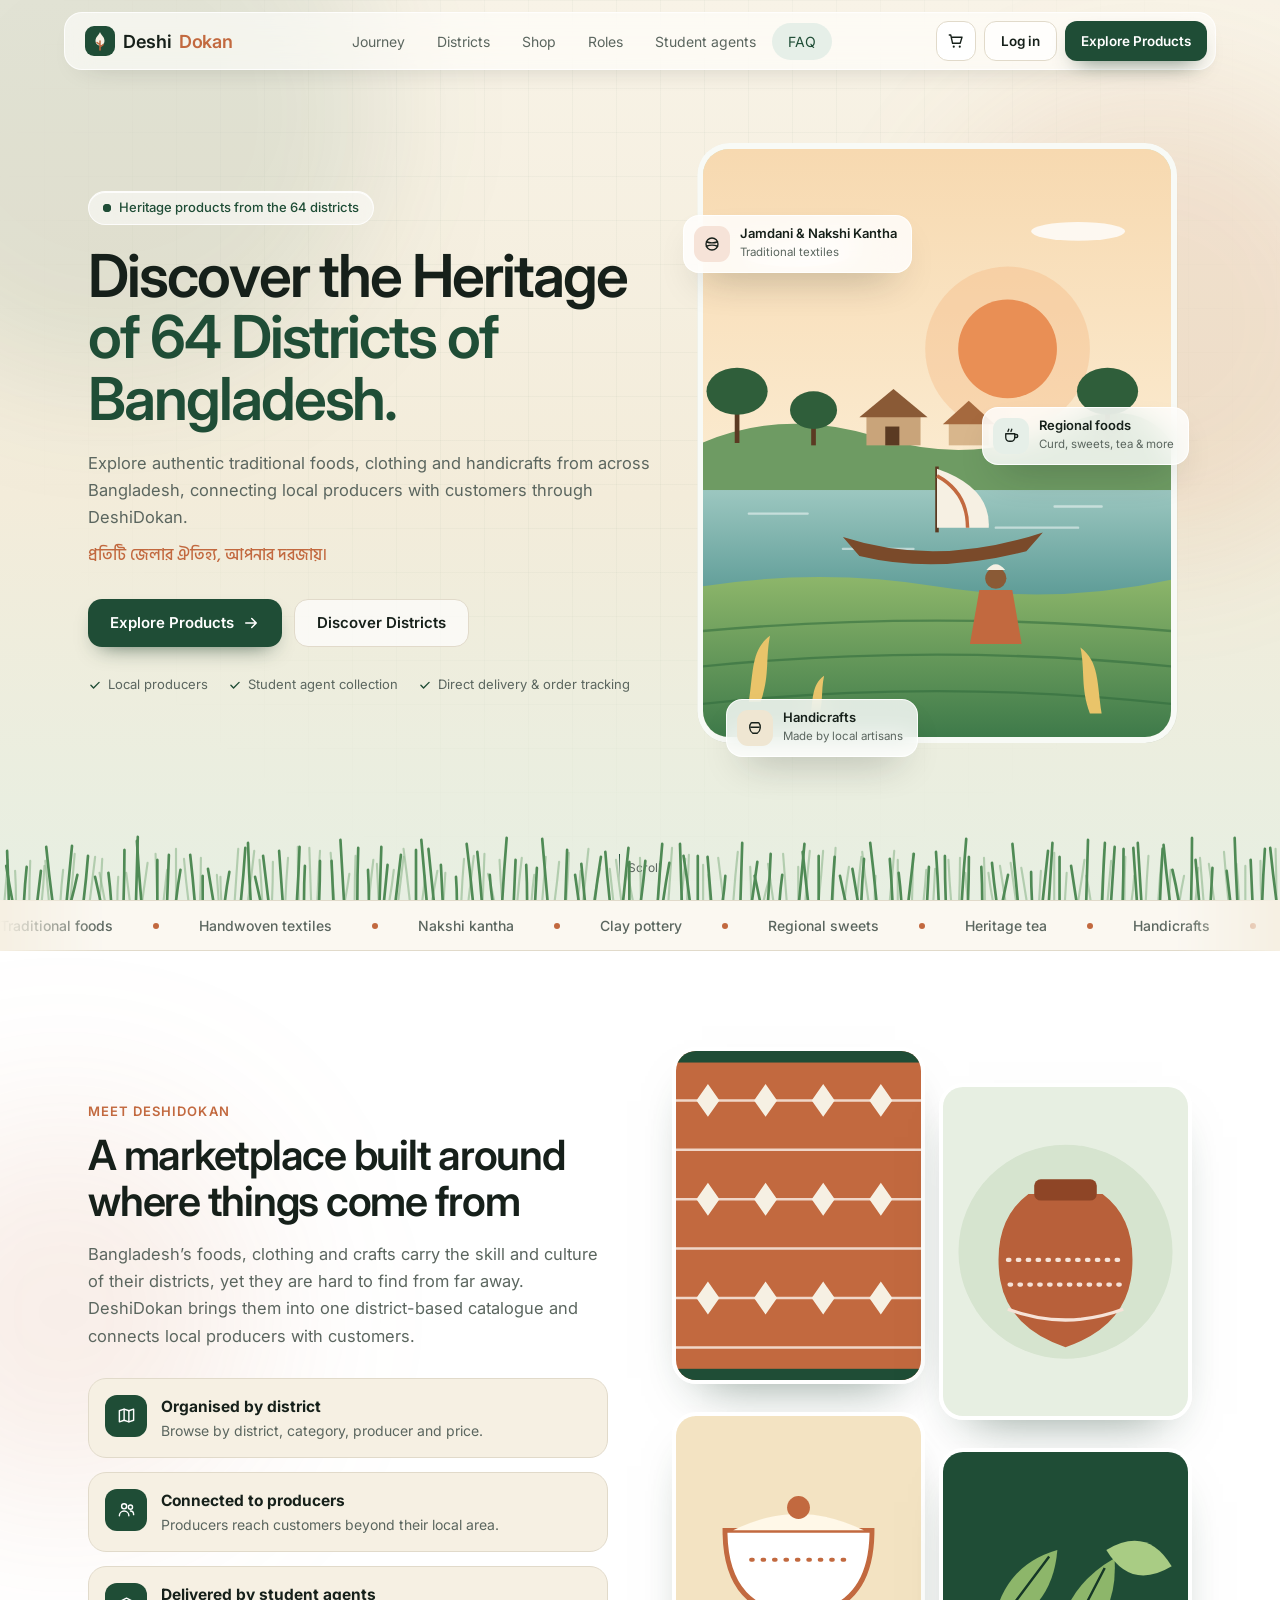
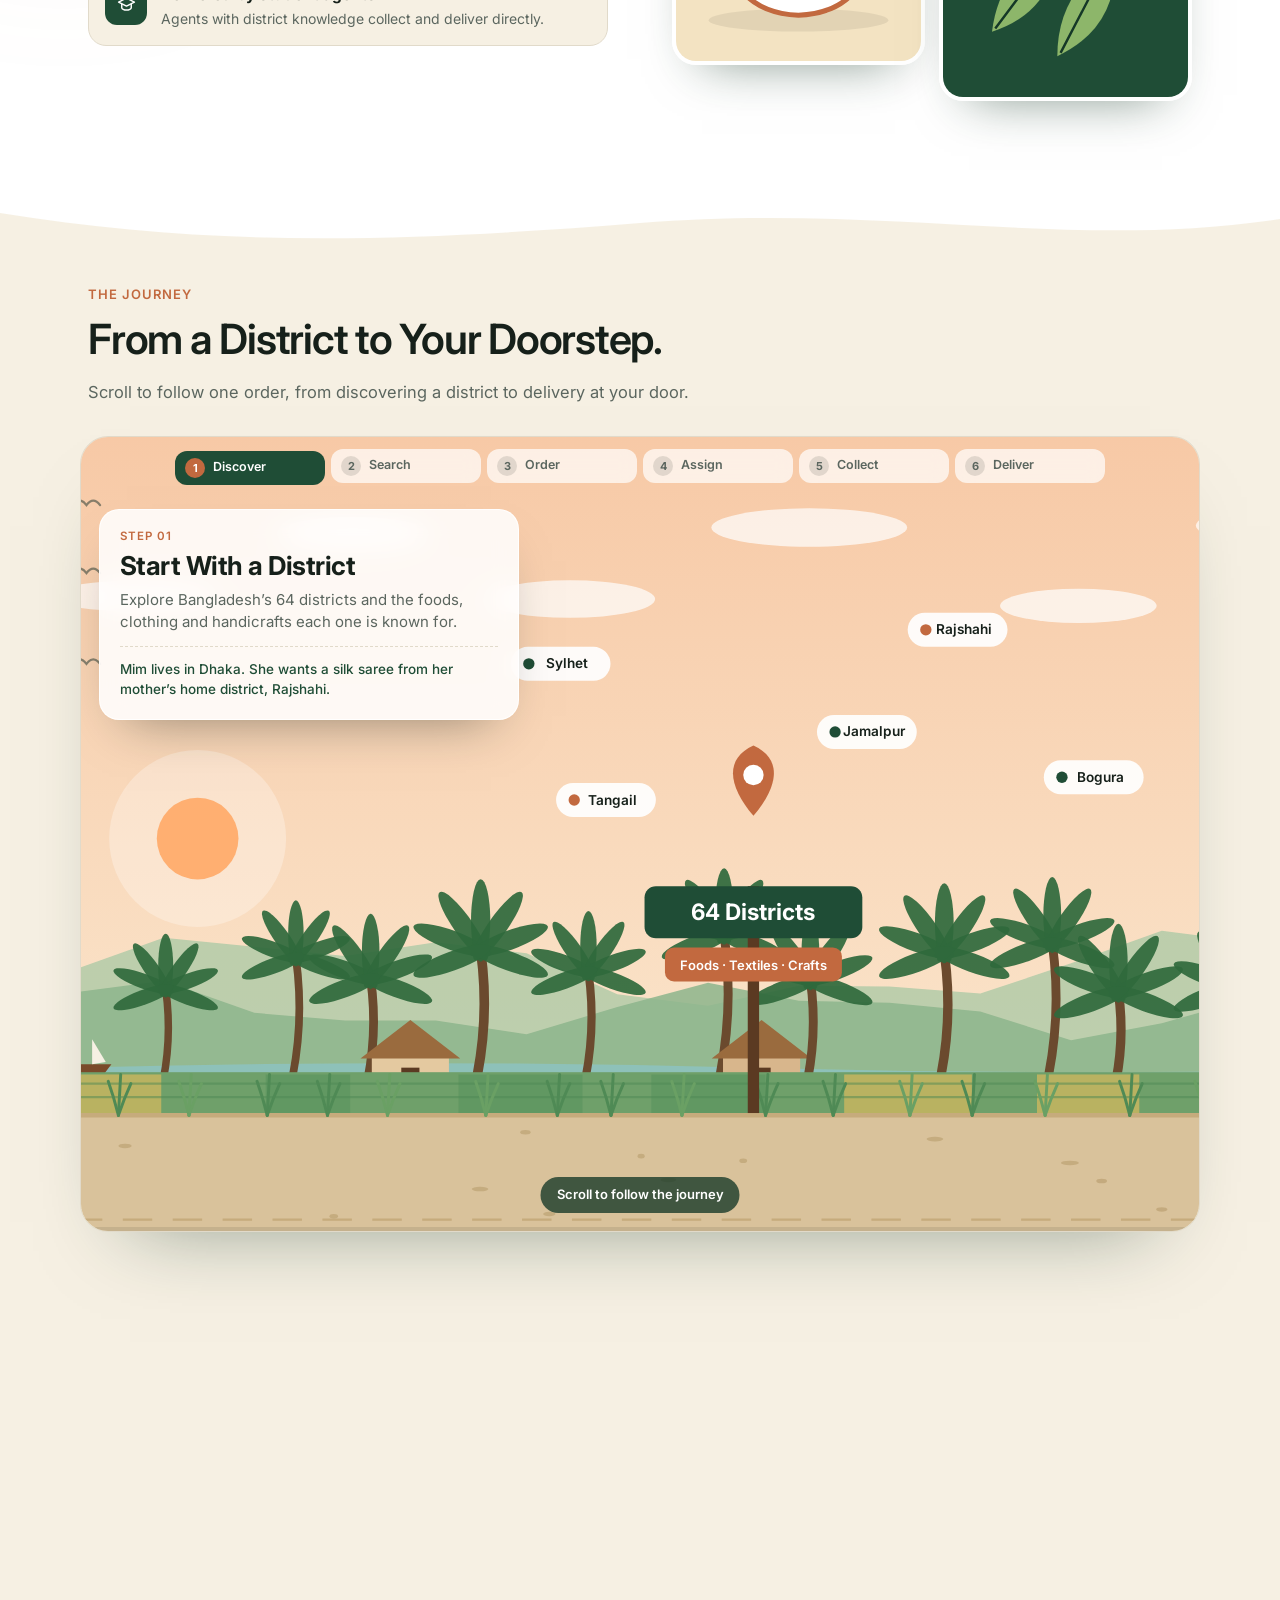
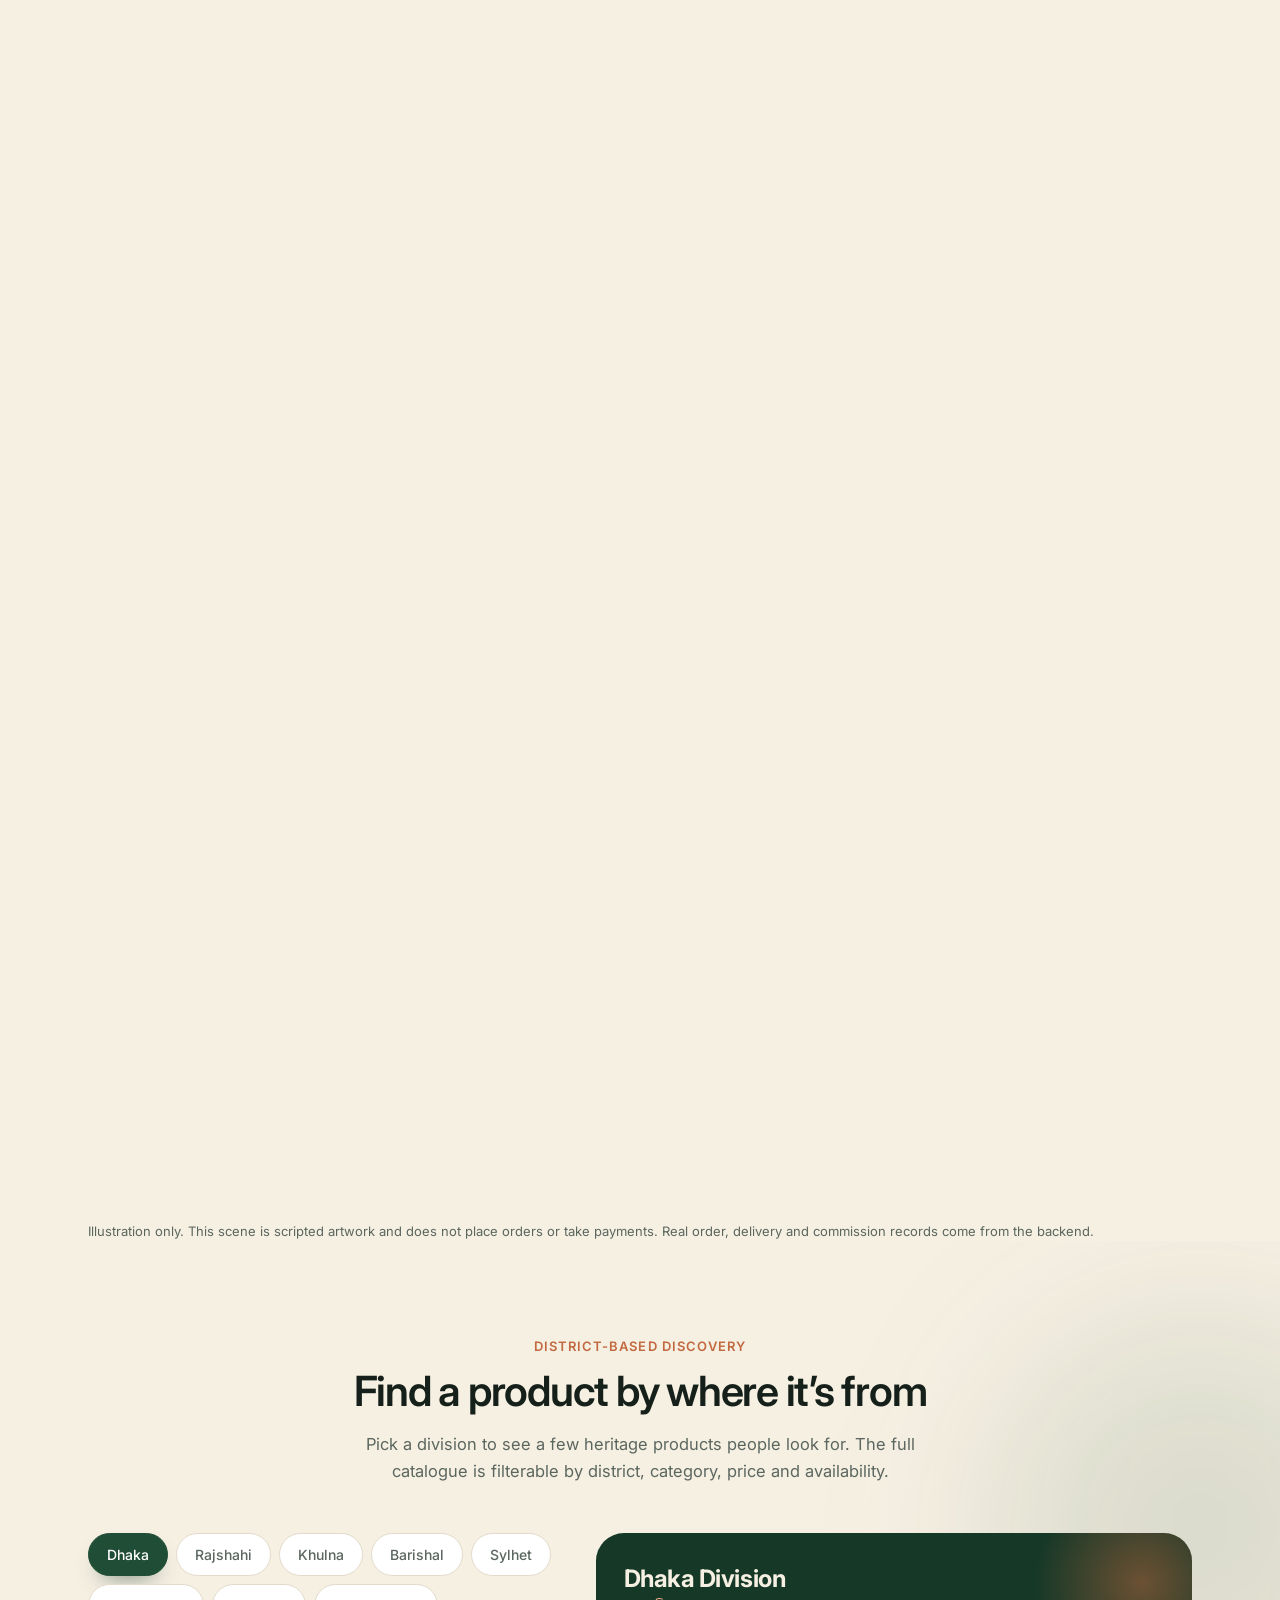
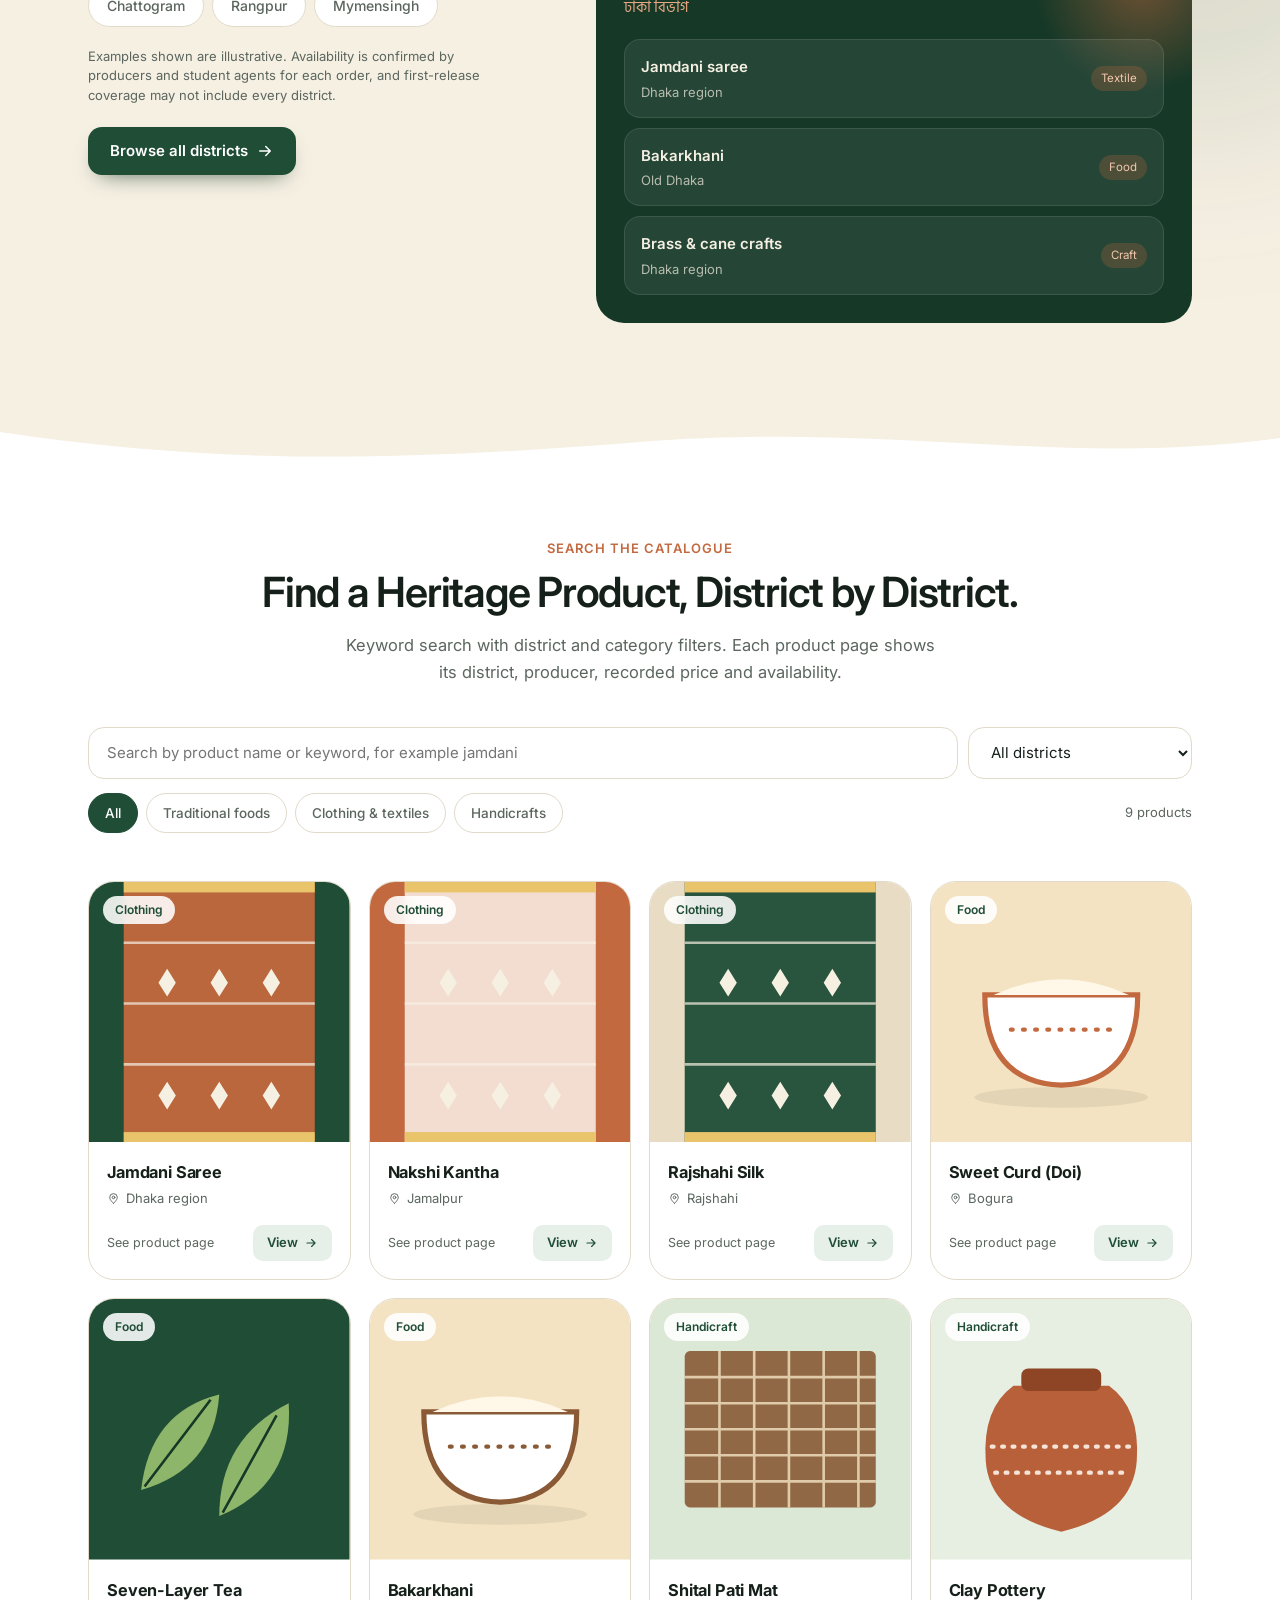
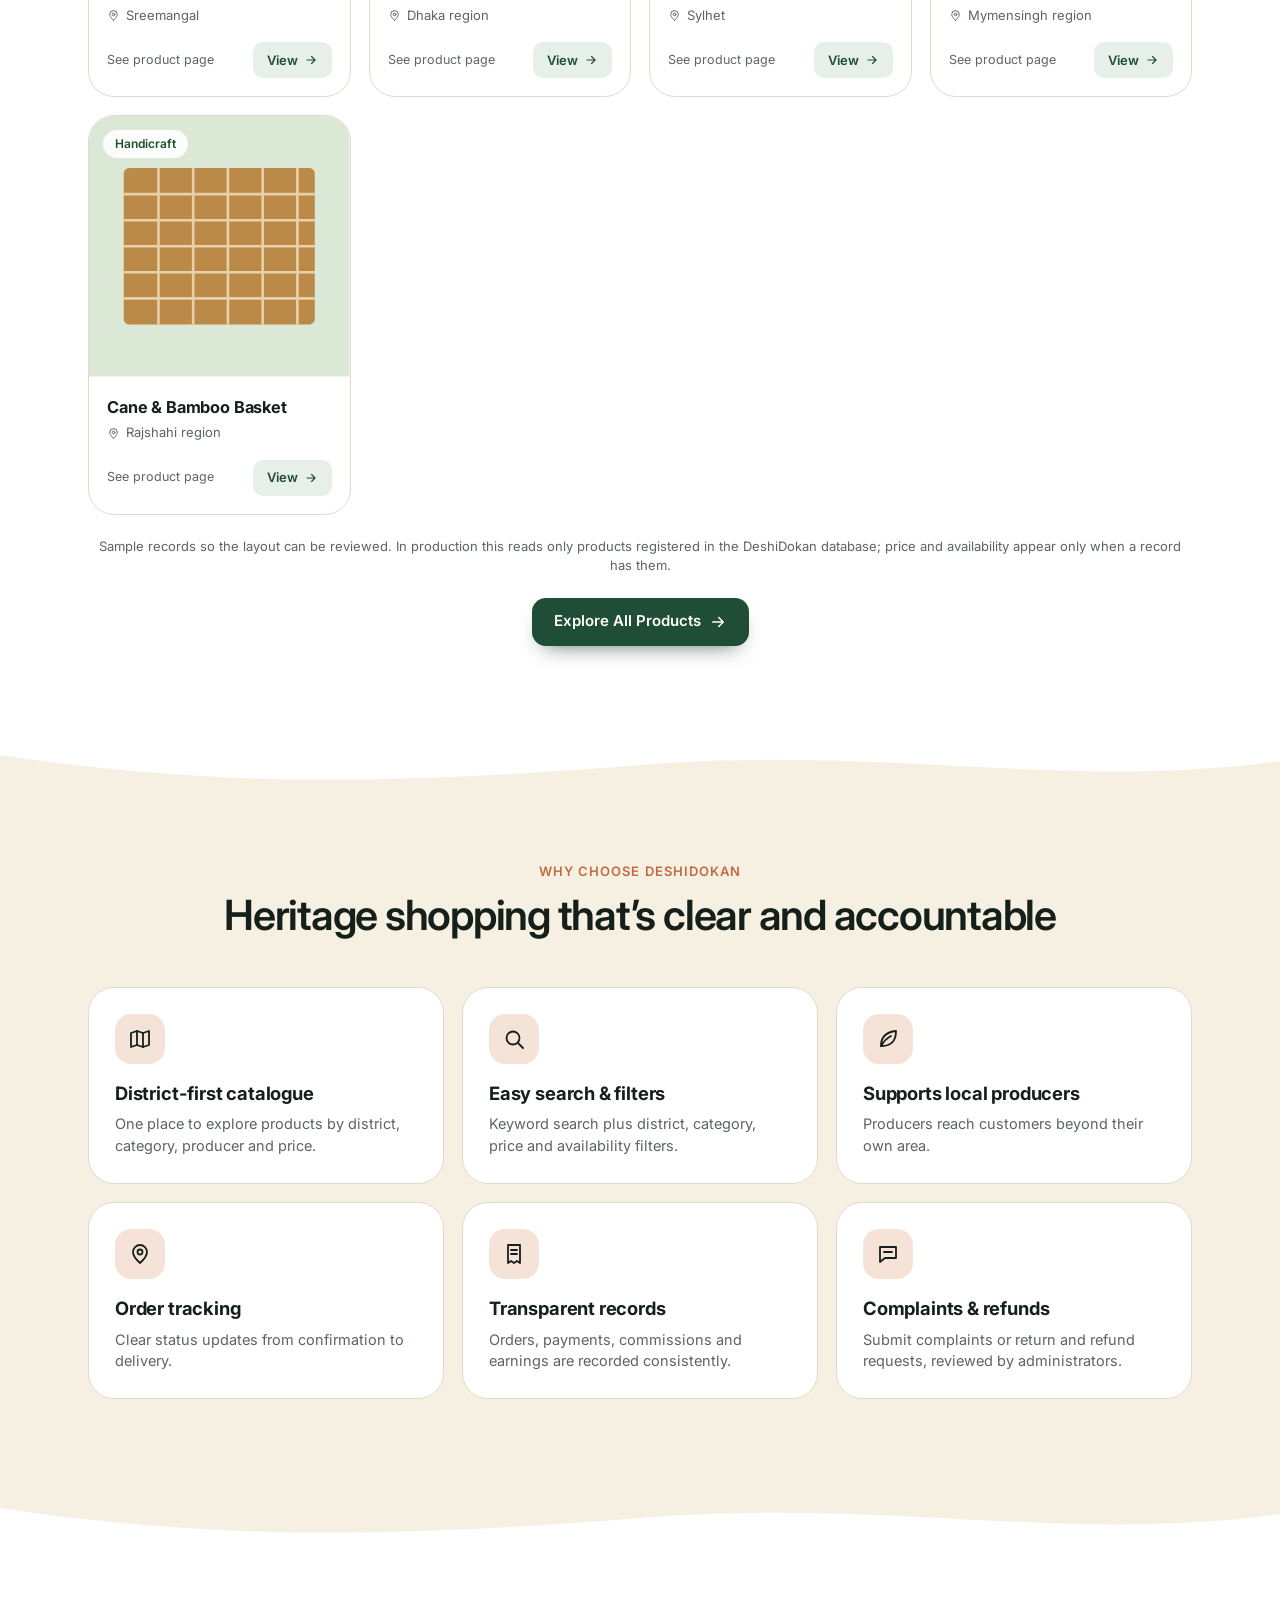
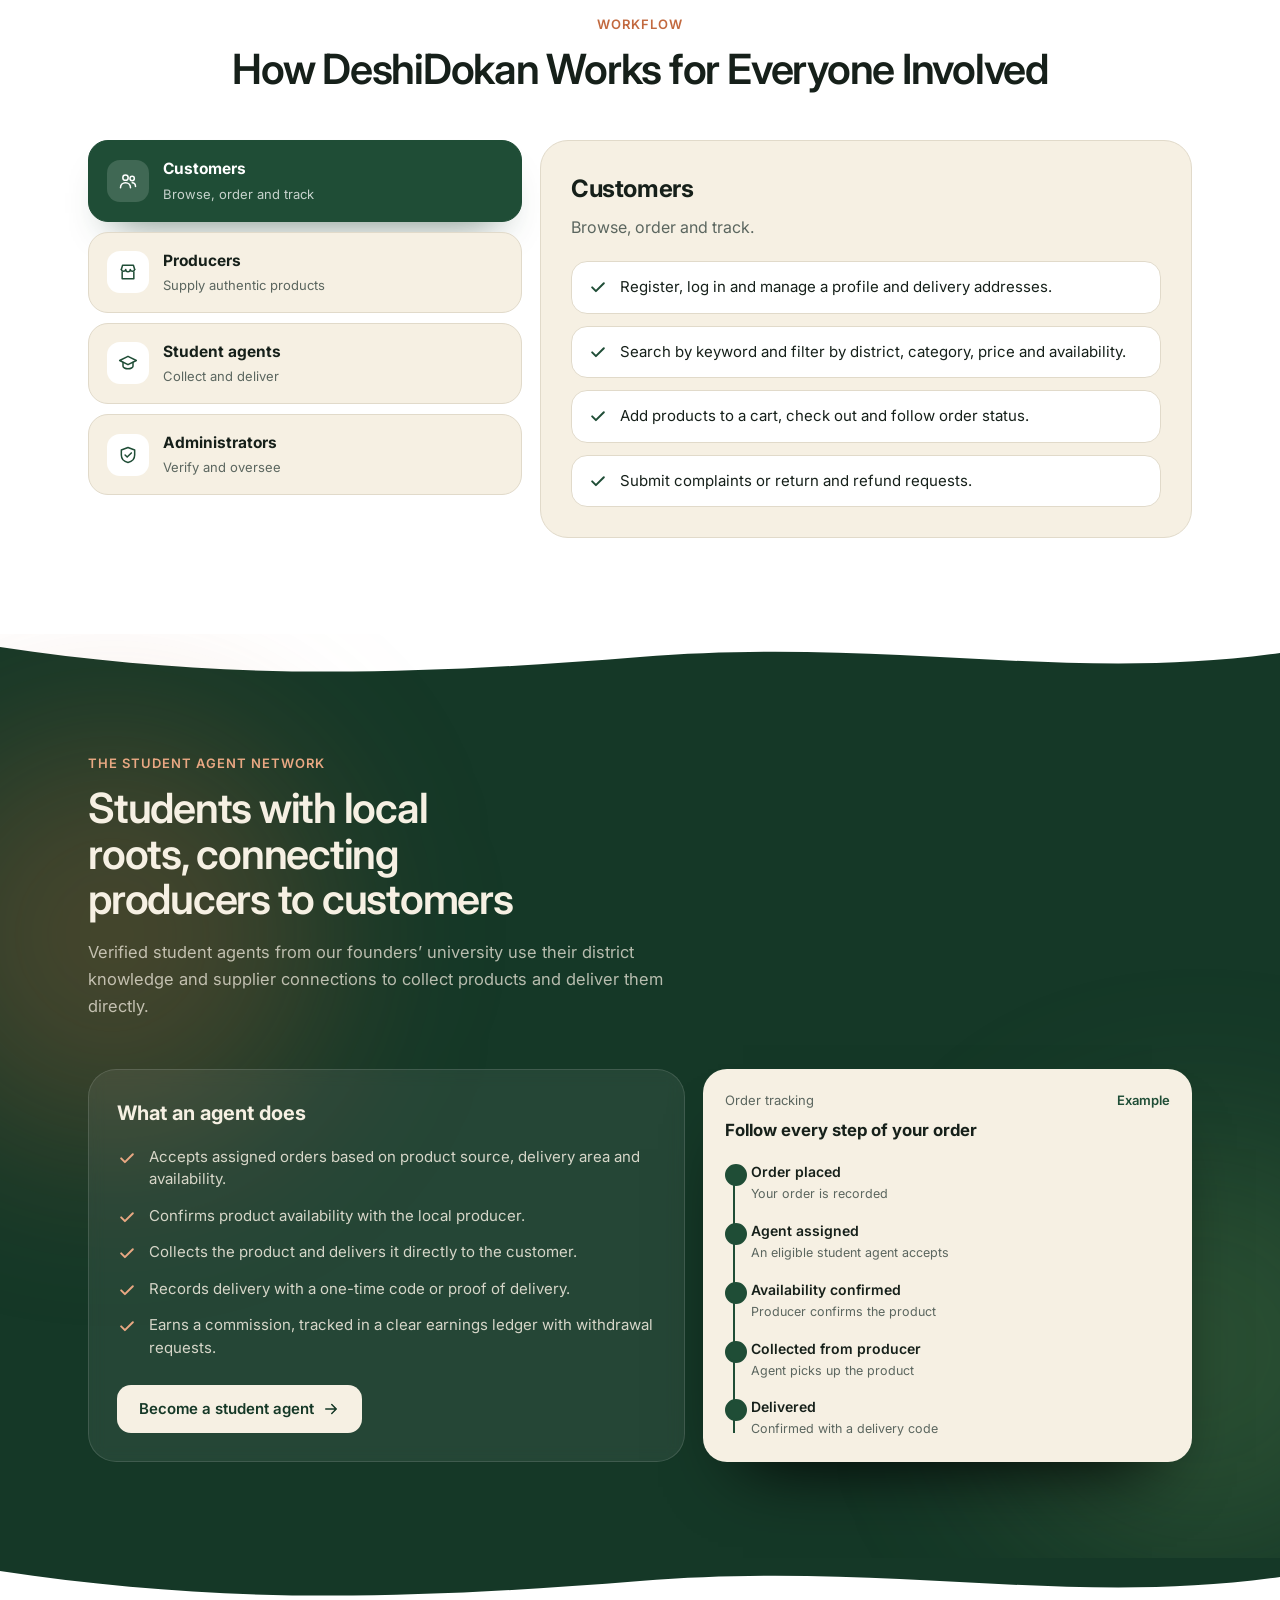
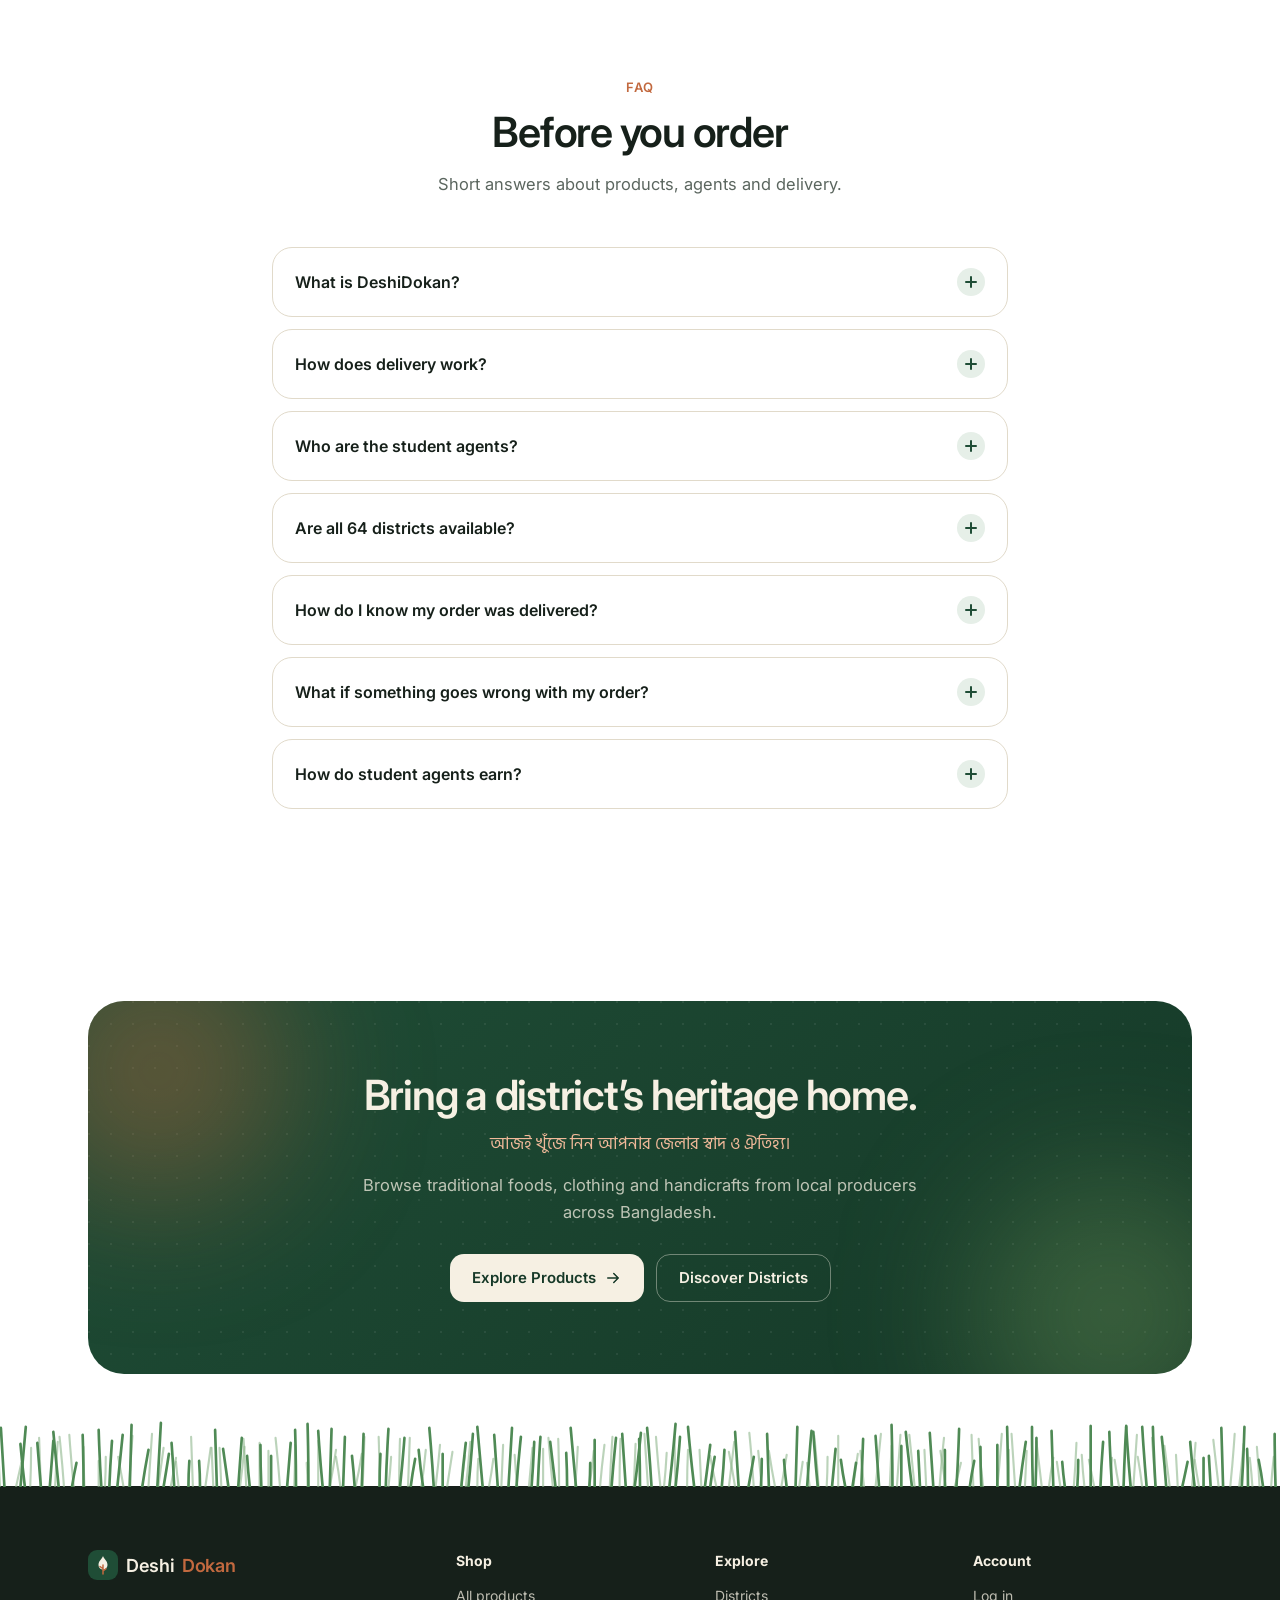
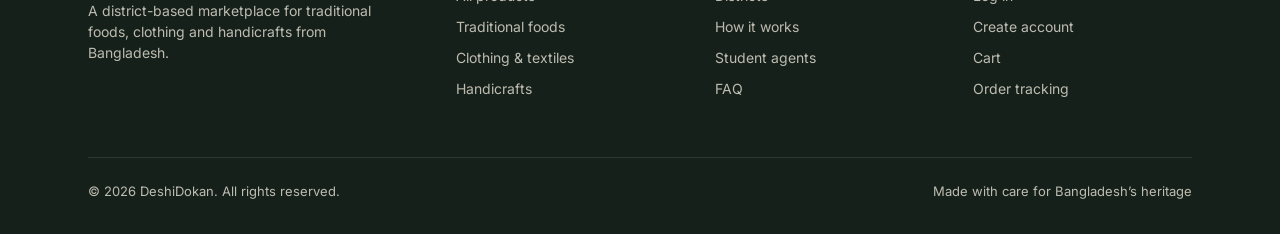
==== index.html @ 02aacc2c "Setup frontend folder structure and add index.html" ====
<!DOCTYPE html>
<html lang="en">
<head>
<meta charset="UTF-8">
<meta name="viewport" content="width=device-width, initial-scale=1">
<title>DeshiDokan — Heritage Products from the 64 Districts of Bangladesh</title>
<meta name="description" content="Explore authentic traditional foods, clothing and handicrafts from across Bangladesh, connecting local producers with customers through DeshiDokan.">
<link rel="preconnect" href="https://fonts.googleapis.com"><link rel="preconnect" href="https://fonts.gstatic.com" crossorigin>
<link href="https://fonts.googleapis.com/css2?family=Inter:wght@400;500;600;700&family=Hind+Siliguri:wght@500;600&display=swap" rel="stylesheet">
<style>
:root{
  --forest:#1F4D36;--forest-deep:#153827;--forest-wash:#E6EFE8;
  --cream:#F6F0E3;--cream-2:#EFE6D2;--white:#fff;
  --terra:#C2693F;--terra-wash:#F6E3D8;
  --ink:#16201A;--muted:#5B665F;--border:#E1DACA;
  --ease:cubic-bezier(.22,1,.36,1);
}
*{box-sizing:border-box;margin:0;padding:0}
html{scroll-behavior:smooth;scroll-padding-top:90px}
body{font-family:Inter,system-ui,-apple-system,"Segoe UI",sans-serif;color:var(--ink);background:var(--cream);-webkit-font-smoothing:antialiased;line-height:1.5;overflow-x:clip}
a{color:inherit;text-decoration:none}ul{list-style:none}button{font:inherit;cursor:pointer;border:0;background:none;color:inherit}
.bn{font-family:"Hind Siliguri",Inter,sans-serif}
.wrap{max-width:72rem;margin:0 auto;padding:0 1.5rem}
:focus-visible{outline:2px solid var(--forest);outline-offset:3px;border-radius:8px}

/* intro */
.intro{position:fixed;inset:0;z-index:100;display:grid;place-items:center;background:var(--forest-deep);transition:transform .9s var(--ease) .1s,opacity .4s ease 1s;animation:introOut 0s linear 2.1s forwards}
.intro .ripple{position:absolute;width:20px;height:20px;border-radius:50%;background:rgba(246,240,227,.12);animation:ripple 1.8s var(--ease) .2s forwards}
.intro-brand{display:flex;align-items:center;gap:12px;color:var(--cream);font-size:2rem;font-weight:600;letter-spacing:-.03em;position:relative}
.intro-brand .mark{width:40px;height:40px;animation:pop .7s var(--ease) both}
.intro-brand span.l{display:inline-block;opacity:0;transform:translateY(14px);animation:rise .6s var(--ease) forwards}
body.ready .intro{transform:translateY(-100%)}
@keyframes ripple{to{transform:scale(160);opacity:0}}
@keyframes pop{from{opacity:0;transform:scale(.4) rotate(-20deg)}}
@keyframes rise{to{opacity:1;transform:none}}
@keyframes introOut{to{visibility:hidden}}
.progress{position:fixed;top:0;left:0;right:0;height:2px;z-index:70;transform-origin:left;transform:scaleX(0);background:linear-gradient(90deg,var(--forest),var(--terra))}

/* header */
header.top{position:fixed;inset:0 0 auto;z-index:60;padding:12px 14px 0}
.nav-shell{max-width:72rem;margin:0 auto;border:1px solid rgba(255,255,255,.8);background:rgba(255,255,255,.62);backdrop-filter:blur(14px) saturate(1.4);-webkit-backdrop-filter:blur(14px) saturate(1.4);border-radius:18px;box-shadow:0 10px 30px -22px rgba(22,32,26,.45);transition:background .5s,box-shadow .5s}
.nav-shell.scrolled{background:rgba(255,255,255,.86);box-shadow:0 18px 40px -24px rgba(22,32,26,.5)}
nav.main{height:56px;display:flex;align-items:center;justify-content:space-between;gap:1rem;padding:0 8px 0 20px}
.brand{display:inline-flex;align-items:center;gap:8px;font-weight:600;font-size:18px;letter-spacing:-.02em}
.brand svg{width:30px;height:30px}.brand b{color:var(--terra);font-weight:600}
.links{display:none;align-items:center}
.links a{display:block;padding:8px 16px;font-size:14px;color:var(--muted);border-radius:999px;transition:color .3s,background .3s}
.links a:hover{color:var(--ink)}.links a.active{background:var(--forest-wash);color:var(--forest)}
.nav-right{display:flex;align-items:center;gap:8px}
.btn{position:relative;overflow:hidden;display:inline-flex;align-items:center;justify-content:center;gap:8px;height:48px;padding:0 22px;border-radius:14px;font-weight:600;font-size:15px;transition:transform .3s var(--ease),background .3s,box-shadow .3s}
.btn-sm{height:40px;padding:0 16px;font-size:13.5px;border-radius:12px}
.btn-primary{background:var(--forest);color:#fff;box-shadow:0 10px 22px -12px rgba(21,56,39,.8)}
.btn-primary:hover{background:var(--forest-deep);transform:translateY(-2px)}
.btn-primary::after{content:"";position:absolute;inset:0;background:linear-gradient(110deg,transparent 30%,rgba(255,255,255,.25) 50%,transparent 70%);transform:translateX(-120%);transition:transform .8s var(--ease)}
.btn-primary:hover::after{transform:translateX(120%)}
.btn-ghost{background:rgba(255,255,255,.7);border:1px solid var(--border);color:var(--ink)}
.btn-ghost:hover{background:#fff;transform:translateY(-2px)}
.btn-light{background:var(--cream);color:var(--forest-deep)}.btn-light:hover{transform:translateY(-2px);background:#fff}
.icon-btn{position:relative;display:grid;place-items:center;width:40px;height:40px;border-radius:12px;border:1px solid var(--border);background:#fff}
.icon-btn svg{width:18px;height:18px}
.cart-count{position:absolute;top:-6px;right:-6px;min-width:18px;height:18px;border-radius:9px;background:var(--terra);color:#fff;font-size:11px;font-weight:600;display:none;place-items:center;padding:0 4px}
.cart-count.show{display:grid}
.burger{display:grid}
.hide-sm{display:none}
.mobile-menu{display:none;padding:6px 12px 14px;border-top:1px solid var(--border)}
.mobile-menu.open{display:block;animation:rise .4s var(--ease)}
.mobile-menu a{display:block;padding:12px;border-radius:10px;font-size:15px;color:var(--muted)}
.mobile-menu a:hover{background:var(--forest-wash);color:var(--forest)}
@media(min-width:640px){.hide-sm{display:inline-flex}}
@media(min-width:1024px){.links{display:flex}.burger{display:none}}

/* hero */
.hero{position:relative;min-height:100svh;display:flex;flex-direction:column;overflow:hidden;padding-top:6rem}
.hero-bg{position:absolute;inset:0;z-index:-1;background:linear-gradient(180deg,#F8F3E7 0%,#F3ECDA 55%,#E7EFE2 100%)}
.grid-bg{position:absolute;inset:0;opacity:.55;background-image:linear-gradient(rgba(31,77,54,.06) 1px,transparent 1px),linear-gradient(90deg,rgba(31,77,54,.06) 1px,transparent 1px);background-size:44px 44px;-webkit-mask-image:radial-gradient(ellipse at 50% 30%,#000 30%,transparent 75%);mask-image:radial-gradient(ellipse at 50% 30%,#000 30%,transparent 75%)}
.blob{position:absolute;border-radius:50%;filter:blur(64px);animation:float 14s ease-in-out infinite}
.blob.a{width:34rem;height:34rem;left:-10rem;top:-10rem;background:rgba(31,77,54,.10)}
.blob.b{width:28rem;height:28rem;right:-6rem;top:6rem;background:rgba(194,105,63,.12);animation-delay:-6s}
@keyframes float{50%{transform:translate(24px,-26px) scale(1.06)}}
.hero-grid{flex:1;display:grid;gap:3rem;align-items:center;padding-bottom:2rem;padding-top:1rem}
@media(min-width:1024px){.hero-grid{grid-template-columns:1.05fr .95fr;gap:2rem}}
.hero-copy{text-align:center}
@media(min-width:1024px){.hero-copy{text-align:left}}
.pill{display:inline-flex;align-items:center;gap:8px;padding:6px 14px;border-radius:999px;font-size:13px;font-weight:500;color:var(--forest);background:rgba(255,255,255,.55);border:1px solid rgba(255,255,255,.8);box-shadow:0 18px 50px -22px rgba(22,32,26,.38),inset 0 1px 0 rgba(255,255,255,.85);backdrop-filter:blur(18px)}
.dot{position:relative;width:8px;height:8px;border-radius:50%;background:var(--forest)}
.dot::after{content:"";position:absolute;inset:0;border-radius:50%;background:var(--forest);animation:ping 1.8s ease-out infinite}
@keyframes ping{to{transform:scale(3);opacity:0}}
h1{margin-top:20px;font-size:clamp(2.6rem,6vw,3.7rem);font-weight:600;line-height:1.04;letter-spacing:-.035em}
h1 .accent{color:var(--forest)}h1 .block{display:block}
.w{display:inline-block;white-space:nowrap}
.ch{display:inline-block;opacity:0;transform:translateY(.55em);filter:blur(8px);transition:opacity .7s var(--ease),transform .7s var(--ease),filter .7s var(--ease);transition-delay:calc(var(--i)*28ms + 2.3s)}
body.ready .ch{opacity:1;transform:none;filter:none}
.br{opacity:0;transform:translateY(18px);filter:blur(10px);transition:opacity .9s var(--ease),transform .9s var(--ease),filter .9s var(--ease)}
body.ready .hero .br{opacity:1;transform:none;filter:none;transition-delay:calc(2.2s + var(--d,0)*.12s)}
.lead{max-width:36rem;margin:20px auto 0;font-size:16.5px;color:var(--muted);line-height:1.65}
@media(min-width:1024px){.lead{margin-left:0}}
.bn-line{margin-top:12px;font-size:16px;font-weight:500;color:var(--terra)}
.cta{margin-top:32px;display:flex;flex-direction:column;gap:12px;align-items:center;justify-content:center}
@media(min-width:640px){.cta{flex-direction:row}}
@media(min-width:1024px){.cta{justify-content:flex-start}}
.trust{margin-top:28px;display:flex;flex-wrap:wrap;gap:8px 20px;justify-content:center;font-size:13px;color:var(--muted)}
@media(min-width:1024px){.trust{justify-content:flex-start}}
.trust span{display:inline-flex;align-items:center;gap:6px}
.trust svg{width:14px;height:14px;color:var(--forest)}

/* hero art */
.art{position:relative;max-width:30rem;margin:0 auto;width:100%;perspective:1200px}
.art-frame{position:relative;border-radius:32px;overflow:hidden;border:6px solid rgba(255,255,255,.85);box-shadow:0 40px 80px -40px rgba(21,56,39,.55);aspect-ratio:4/5;background:#cfe0c6;clip-path:inset(0 0 100% 0 round 32px);transition:clip-path 1.4s var(--ease) 2.5s;transform-style:preserve-3d}
body.ready .art-frame{clip-path:inset(0 0 0 0 round 32px)}
.art-frame svg{width:100%;height:100%;display:block;transform:scale(1.12);transition:transform 2.2s var(--ease) 2.5s}
body.ready .art-frame svg{transform:scale(1)}
.chip{position:absolute;display:flex;align-items:center;gap:10px;padding:10px 14px 10px 10px;border-radius:16px;background:rgba(255,255,255,.82);backdrop-filter:blur(14px);border:1px solid rgba(255,255,255,.9);box-shadow:0 18px 40px -20px rgba(22,32,26,.45);font-size:13px;opacity:0;transform:translateY(16px)}
body.ready .chip{animation:chipIn .9s var(--ease) forwards,bob 6s ease-in-out infinite;animation-delay:3.4s,4.3s}
.chip.c2{animation-delay:3.7s,5s!important}.chip.c3{animation-delay:4s,5.6s!important}
.chip i{display:grid;place-items:center;width:36px;height:36px;border-radius:11px;font-style:normal;font-size:18px}
.chip b{display:block;font-size:13px;font-weight:600;line-height:1.2}.chip small{color:var(--muted);font-size:11.5px}
.c1{left:-14px;top:12%}.c1 i{background:var(--terra-wash)}
.c2{right:-12px;top:44%}.c2 i{background:var(--forest-wash)}
.c3{left:6%;bottom:-14px}.c3 i{background:var(--cream-2)}
@keyframes chipIn{to{opacity:1;transform:none}}
@keyframes bob{50%{transform:translateY(-8px)}}
@media(max-width:480px){.c1{left:-4px}.c2{right:-4px}}
.scroll-cue{display:none;margin:0 auto 18px;font-size:12px;color:var(--muted);align-items:center;gap:8px;opacity:0;transition:opacity 1s 4s}
body.ready .scroll-cue{opacity:1}
.scroll-cue i{width:1px;height:28px;background:linear-gradient(var(--forest),transparent);animation:cue 1.8s ease-in-out infinite}
@keyframes cue{0%{transform:scaleY(0);transform-origin:top}50%{transform:scaleY(1);transform-origin:top}51%{transform-origin:bottom}100%{transform:scaleY(0);transform-origin:bottom}}
@media(min-width:1024px){.scroll-cue{display:flex}}

/* marquee */
.marquee{overflow:hidden;border-block:1px solid var(--border);background:rgba(255,255,255,.5);padding:14px 0;-webkit-mask-image:linear-gradient(90deg,transparent,#000 8%,#000 92%,transparent);mask-image:linear-gradient(90deg,transparent,#000 8%,#000 92%,transparent)}
.marquee-track{display:flex;gap:40px;width:max-content;animation:scroll 40s linear infinite}
.marquee:hover .marquee-track{animation-play-state:paused}
.marquee span{display:inline-flex;align-items:center;gap:40px;font-size:14px;font-weight:500;color:var(--muted);white-space:nowrap}

@keyframes scroll{to{transform:translateX(-50%)}}

/* sections */
section.s{position:relative;padding:6rem 0;overflow:hidden}
.s.alt{background:#fff}
.s.dark{background:var(--forest-deep);color:var(--cream)}
.eyebrow{font-size:13px;font-weight:600;letter-spacing:.08em;text-transform:uppercase;color:var(--terra)}
.dark .eyebrow{color:#E9A883}
h2{margin-top:12px;font-size:clamp(1.8rem,4vw,2.6rem);line-height:1.1;letter-spacing:-.03em;font-weight:600;text-wrap:balance}
.sub{margin-top:16px;max-width:38rem;color:var(--muted);font-size:16.5px;line-height:1.65}
.dark .sub{color:rgba(246,240,227,.72)}
.center{text-align:center}.center .sub{margin-inline:auto}
.reveal{opacity:0;transform:translateY(28px);filter:blur(8px);transition:opacity .9s var(--ease),transform .9s var(--ease),filter .9s var(--ease);transition-delay:calc(var(--d,0)*90ms)}
.reveal.in{opacity:1;transform:none;filter:none}
.glow{position:absolute;border-radius:50%;filter:blur(90px);pointer-events:none;z-index:0}
.s>.wrap{position:relative;z-index:1}

/* intro two-col */
.two{display:grid;gap:3rem;align-items:center}
@media(min-width:900px){.two{grid-template-columns:1fr 1fr;gap:4rem}}
.pillars{margin-top:28px;display:grid;gap:14px}
.pillar{display:flex;gap:14px;padding:16px;border-radius:18px;background:var(--cream);border:1px solid var(--border);transition:transform .4s var(--ease),box-shadow .4s}
.pillar:hover{transform:translateX(6px);box-shadow:0 18px 40px -26px rgba(21,56,39,.5)}
.pillar i{flex:none;display:grid;place-items:center;width:42px;height:42px;border-radius:12px;background:var(--forest);color:#fff;font-style:normal;font-size:19px}
.pillar b{display:block;font-size:15.5px}.pillar p{font-size:14px;color:var(--muted);margin-top:2px}
.collage{position:relative;display:grid;grid-template-columns:1fr 1fr;gap:14px}
.tile{border-radius:24px;overflow:hidden;border:4px solid #fff;box-shadow:0 24px 50px -30px rgba(21,56,39,.6);transition:transform .6s var(--ease)}
.tile svg{display:block;width:100%;height:100%}
.tile:hover{transform:translateY(-6px) rotate(-.6deg)}
.tile.t1{aspect-ratio:3/4}.tile.t2{aspect-ratio:3/4;margin-top:36px}.tile.t3{aspect-ratio:1/1;margin-top:-22px}.tile.t4{aspect-ratio:1/1;margin-top:14px}

/* districts */
.dist-layout{margin-top:3rem;display:grid;gap:20px}
@media(min-width:900px){.dist-layout{grid-template-columns:.9fr 1.1fr}}
.divs{display:flex;flex-wrap:wrap;gap:8px;align-content:flex-start}
.div-btn{padding:10px 18px;border-radius:999px;border:1px solid var(--border);background:#fff;font-size:14px;font-weight:500;color:var(--muted);transition:all .35s var(--ease)}
.div-btn:hover{border-color:var(--forest);color:var(--forest);transform:translateY(-2px)}
.div-btn.active{background:var(--forest);color:#fff;border-color:var(--forest);box-shadow:0 12px 24px -14px rgba(21,56,39,.8)}
.dist-note{margin-top:20px;font-size:13px;color:var(--muted);max-width:26rem}
.dist-panel{position:relative;min-height:20rem;border-radius:28px;background:var(--forest-deep);color:var(--cream);padding:28px;overflow:hidden}
.dist-panel::before{content:"";position:absolute;right:-60px;top:-60px;width:220px;height:220px;border-radius:50%;background:radial-gradient(circle,rgba(194,105,63,.5),transparent 70%)}
.dist-panel h3{position:relative;font-size:1.5rem;letter-spacing:-.02em}
.dist-panel .bn{position:relative;color:#E9A883;font-size:15px}
.dist-list{position:relative;margin-top:20px;display:grid;gap:10px}
.dist-item{display:flex;align-items:center;justify-content:space-between;gap:12px;padding:14px 16px;border-radius:16px;background:rgba(255,255,255,.07);border:1px solid rgba(255,255,255,.1);opacity:0;transform:translateX(16px);animation:rise .6s var(--ease) forwards;animation-delay:calc(var(--i)*70ms);transition:background .3s}
.dist-item:hover{background:rgba(255,255,255,.13)}
.dist-item b{font-size:15px;font-weight:600}.dist-item span{font-size:13px;color:rgba(246,240,227,.7)}
.dist-item em{font-style:normal;font-size:11.5px;padding:4px 10px;border-radius:999px;background:rgba(194,105,63,.25);color:#F3C7AE;white-space:nowrap}

/* categories */
.cats{margin-top:3rem;display:grid;gap:18px}
@media(min-width:700px){.cats{grid-template-columns:repeat(3,1fr)}}
.card{position:relative;border-radius:26px;overflow:hidden;background:#fff;border:1px solid var(--border);transition:transform .5s var(--ease),box-shadow .5s;transform-style:preserve-3d}
.card:hover{box-shadow:0 34px 60px -34px rgba(21,56,39,.55)}
.card .img{aspect-ratio:4/3;overflow:hidden}
.card .img svg{display:block;width:100%;height:100%;transition:transform 1s var(--ease)}
.card:hover .img svg{transform:scale(1.07)}
.card .body{padding:22px}
.card h3{font-size:1.15rem;letter-spacing:-.01em}
.card p{margin-top:6px;font-size:14.5px;color:var(--muted)}
.more{display:inline-flex;align-items:center;gap:6px;margin-top:14px;font-size:14px;font-weight:600;color:var(--forest)}
.more svg{width:16px;height:16px;transition:transform .3s var(--ease)}.card:hover .more svg{transform:translateX(5px)}

/* products */
.prods{margin-top:3rem;display:grid;gap:18px;grid-template-columns:repeat(auto-fill,minmax(15.5rem,1fr))}
.prod .img{aspect-ratio:1/1}
.prod .tag{position:absolute;left:14px;top:14px;z-index:2;padding:5px 12px;border-radius:999px;font-size:12px;font-weight:600;background:rgba(255,255,255,.88);backdrop-filter:blur(8px);color:var(--forest)}
.prod .body{padding:18px}
.prod h3{font-size:1.02rem}
.prod .meta{margin-top:4px;font-size:13px;color:var(--muted)}
.prod .row{margin-top:14px;display:flex;align-items:center;justify-content:space-between}
.price-note{font-size:12.5px;color:var(--muted)}
.add{display:inline-flex;align-items:center;gap:6px;height:36px;padding:0 14px;border-radius:10px;background:var(--forest-wash);color:var(--forest);font-size:13px;font-weight:600;transition:background .3s,color .3s,transform .3s}
.add:hover{background:var(--forest);color:#fff;transform:translateY(-2px)}
.note{margin-top:22px;text-align:center;font-size:13px;color:var(--muted)}

/* steps */
.steps{margin-top:3.5rem;position:relative;display:grid;gap:18px}
@media(min-width:900px){.steps{grid-template-columns:repeat(5,1fr)}.steps::before{content:"";position:absolute;left:8%;right:8%;top:34px;height:2px;background:linear-gradient(90deg,var(--forest),var(--terra));opacity:.25;transform-origin:left;transform:scaleX(0);transition:transform 1.6s var(--ease) .3s}.steps.in::before{transform:scaleX(1)}}
.step{position:relative;padding:0 4px;text-align:left}
@media(min-width:900px){.step{text-align:center}}
.step .num{display:grid;place-items:center;width:68px;height:68px;margin:0 0 14px;border-radius:22px;background:#fff;border:1px solid var(--border);font-size:26px;box-shadow:0 14px 30px -20px rgba(21,56,39,.6);transition:transform .5s var(--ease),background .4s}
@media(min-width:900px){.step .num{margin-inline:auto}}
.step:hover .num{transform:translateY(-6px) rotate(-4deg);background:var(--forest-wash)}
.step small{font-size:12px;font-weight:600;color:var(--terra);letter-spacing:.06em}
.step h3{font-size:1.02rem;margin-top:2px}
.step p{margin-top:6px;font-size:14px;color:var(--muted)}

/* agents */
.agent-grid{margin-top:3rem;display:grid;gap:18px}
@media(min-width:900px){.agent-grid{grid-template-columns:1.1fr .9fr}}
.glass{border-radius:28px;padding:28px;background:rgba(255,255,255,.07);border:1px solid rgba(255,255,255,.12);backdrop-filter:blur(8px)}
.checks{display:grid;gap:14px;margin-top:18px}
.checks li{display:flex;gap:12px;font-size:15px;color:rgba(246,240,227,.85)}
.checks svg{flex:none;width:20px;height:20px;margin-top:2px;color:#E9A883}
.order-card{border-radius:24px;background:var(--cream);color:var(--ink);padding:22px;box-shadow:0 40px 70px -40px #000}
.order-top{display:flex;justify-content:space-between;align-items:center;font-size:13px;color:var(--muted)}
.order-card h4{margin:8px 0 18px;font-size:1.05rem}
.tl{position:relative;display:grid;gap:16px;padding-left:26px}
.tl::before{content:"";position:absolute;left:8px;top:6px;bottom:6px;width:2px;background:var(--border)}
.tl::after{content:"";position:absolute;left:8px;top:6px;width:2px;height:0;background:var(--forest);transition:height 2.4s var(--ease) .4s}
.order-card.in .tl::after{height:calc(100% - 12px)}
.tl li{position:relative;font-size:14px}
.tl li::before{content:"";position:absolute;left:-26px;top:3px;width:18px;height:18px;border-radius:50%;background:#fff;border:2px solid var(--border);transition:all .4s .3s}
.order-card.in .tl li::before{background:var(--forest);border-color:var(--forest);transition-delay:calc(var(--i)*.55s + .5s)}
.tl b{display:block;font-weight:600}.tl span{color:var(--muted);font-size:12.5px}

/* why */
.why{margin-top:3rem;display:grid;gap:18px}
@media(min-width:700px){.why{grid-template-columns:repeat(2,1fr)}}
@media(min-width:1000px){.why{grid-template-columns:repeat(3,1fr)}}
.why .card{padding:26px}
.why .ic{display:grid;place-items:center;width:50px;height:50px;border-radius:16px;background:var(--terra-wash);font-size:24px;margin-bottom:16px;transition:transform .5s var(--ease)}
.why .card:hover .ic{transform:rotate(-8deg) scale(1.08)}

/* faq */
.faq{max-width:46rem;margin:3rem auto 0;display:grid;gap:12px}
.qa{border-radius:20px;background:#fff;border:1px solid var(--border);transition:box-shadow .4s,border-color .4s}
.qa.open{border-color:rgba(31,77,54,.35);box-shadow:0 20px 44px -30px rgba(21,56,39,.55)}
.qa button{display:flex;width:100%;align-items:center;justify-content:space-between;gap:16px;padding:20px 22px;text-align:left;font-size:16px;font-weight:600}
.qa .pm{flex:none;position:relative;width:28px;height:28px;border-radius:50%;background:var(--forest-wash);transition:background .3s,transform .5s var(--ease)}
.qa .pm::before,.qa .pm::after{content:"";position:absolute;left:8px;right:8px;top:13px;height:2px;border-radius:2px;background:var(--forest);transition:transform .4s var(--ease),background .3s}
.qa .pm::after{transform:rotate(90deg)}
.qa.open .pm{background:var(--forest);transform:rotate(180deg)}
.qa.open .pm::before,.qa.open .pm::after{background:#fff}.qa.open .pm::after{transform:rotate(0)}
.ans{display:grid;grid-template-rows:0fr;transition:grid-template-rows .5s var(--ease)}
.qa.open .ans{grid-template-rows:1fr}
.ans>div{overflow:hidden}.ans p{padding:0 22px 22px;color:var(--muted);font-size:15px;line-height:1.65}

/* final cta */
.final{padding:0 0 6rem}
.final-box{position:relative;overflow:hidden;border-radius:36px;padding:4.5rem 1.5rem;text-align:center;color:var(--cream);background:linear-gradient(140deg,var(--forest) 0%,var(--forest-deep) 100%)}
.final-box h2{max-width:36rem;margin-inline:auto;margin-top:0}
.final-box .bn{margin-top:14px;color:#F0B999;font-size:17px}
.final-box .sub{color:rgba(246,240,227,.75);margin-inline:auto}
.final-box .cta{justify-content:center}
.final-box .pat{position:absolute;inset:0;opacity:.07;background-image:radial-gradient(circle at 1px 1px,#fff 1px,transparent 0);background-size:22px 22px}
.final-box .orb{position:absolute;border-radius:50%;filter:blur(70px);animation:float 12s ease-in-out infinite}
.btn-outline{border:1px solid rgba(246,240,227,.4);color:var(--cream)}.btn-outline:hover{background:rgba(255,255,255,.1);transform:translateY(-2px)}

/* footer */
footer{background:var(--ink);color:rgba(246,240,227,.75);padding:4rem 0 2rem}
.f-grid{display:grid;gap:2.5rem}
@media(min-width:800px){.f-grid{grid-template-columns:1.5fr 1fr 1fr 1fr}}
footer .brand{color:var(--cream)}
footer p{font-size:14px;margin-top:14px;max-width:20rem}
footer h4{color:var(--cream);font-size:14px;margin-bottom:14px}
footer li{margin-bottom:10px;font-size:14px}
footer li a{transition:color .3s,padding .3s}footer li a:hover{color:#fff;padding-left:4px}
.f-bot{margin-top:3rem;padding-top:1.5rem;border-top:1px solid rgba(255,255,255,.1);display:flex;flex-wrap:wrap;gap:8px 24px;justify-content:space-between;font-size:13px}
.totop{position:fixed;right:18px;bottom:18px;z-index:55;width:46px;height:46px;border-radius:14px;background:var(--forest);color:#fff;display:grid;place-items:center;opacity:0;transform:translateY(12px);pointer-events:none;transition:all .4s var(--ease);box-shadow:0 14px 30px -14px rgba(21,56,39,.9)}
.totop.show{opacity:1;transform:none;pointer-events:auto}.totop svg{width:18px;height:18px}

@media(prefers-reduced-motion:reduce){
  *,*::before,*::after{animation-duration:.01ms!important;animation-delay:0s!important;transition-duration:.01ms!important;transition-delay:0s!important;scroll-behavior:auto!important}
  .intro{display:none}.ch,.br,.chip,.reveal{opacity:1!important;transform:none!important;filter:none!important}.art-frame{clip-path:none!important}
}
.ico{width:1em;height:1em;flex:none}
.marquee span::after{content:"";width:6px;height:6px;border-radius:50%;background:var(--terra);font-size:0}
/* story */
.story-head{max-width:72rem;margin:6rem auto 0;padding:0 1.5rem}
.story{position:relative;height:620vh;max-width:72rem;margin:1.5rem auto 0;padding:0 1rem}
.stage{position:sticky;top:78px;height:calc(100vh - 92px);height:calc(100svh - 92px);padding-block:6px}
.stage-in{position:relative;height:100%;border-radius:28px;overflow:hidden;border:1px solid var(--border);background:var(--forest-wash);box-shadow:0 40px 80px -50px rgba(21,56,39,.5)}
#scene{position:absolute;inset:0;width:100%;height:100%;display:block}
.bob{animation:bob 6s ease-in-out infinite}
.cards{position:absolute;left:18px;top:72px;width:min(420px,calc(100% - 36px));height:270px;z-index:3}
.scard{position:absolute;inset:0 auto auto 0;width:100%;padding:18px 20px 20px;border-radius:20px;background:rgba(255,255,255,.86);border:1px solid rgba(255,255,255,.9);backdrop-filter:blur(12px);-webkit-backdrop-filter:blur(12px);box-shadow:0 24px 50px -28px rgba(22,32,26,.5);opacity:0;filter:blur(8px);transform:translateY(18px);pointer-events:none;transition:opacity .55s var(--ease),transform .55s var(--ease),filter .55s var(--ease)}
.scard.on{opacity:1;filter:none;transform:none;pointer-events:auto}
.scard .eyebrow{font-size:11.5px}
.scard h3{font-size:clamp(20px,2.6vw,26px);margin-top:6px;letter-spacing:-.02em;line-height:1.15}
.scard p{margin-top:8px;font-size:15px;color:var(--muted)}
.prog{position:absolute;left:0;bottom:0;width:100%;height:4px;background:rgba(22,32,26,.1);z-index:3}
.prog i{display:block;height:100%;width:0;background:linear-gradient(90deg,var(--forest),var(--terra))}
.hint{position:absolute;left:50%;bottom:18px;transform:translateX(-50%);z-index:3;font-size:13px;font-weight:600;color:#fff;background:rgba(21,56,39,.78);padding:8px 16px;border-radius:99px;white-space:nowrap;transition:opacity .4s}
.story.static{height:auto;margin-top:1.5rem}
.story.static .stage{position:relative;top:0;height:420px}
.story.static .cards{position:static;width:100%;height:auto;display:grid;grid-template-columns:repeat(auto-fit,minmax(240px,1fr));gap:12px;padding:0 0 0;margin-top:14px}
.story.static .stage-in{overflow:visible;border:0;background:none;box-shadow:none}
.story.static #scene{position:relative;height:380px;border-radius:24px}
.story.static .scard{position:static;opacity:1;filter:none;transform:none;backdrop-filter:none;background:#fff;border-color:var(--border)}
.story.static .dots,.story.static .prog,.story.static .hint{display:none}
.story-note{max-width:72rem;margin:12px auto 0;padding:0 1.5rem;font-size:13px;color:var(--muted)}
/* finder */
.finder{margin-top:2.5rem}
.sbar{display:grid;gap:10px}
@media(min-width:700px){.sbar{grid-template-columns:1fr 14rem}}
.sbar input,.sbar select{height:52px;border-radius:16px;border:1px solid var(--border);background:#fff;padding:0 18px;font:inherit;font-size:15px;color:var(--ink);transition:border-color .3s,box-shadow .3s}
.sbar input:focus,.sbar select:focus{outline:0;border-color:var(--forest);box-shadow:0 0 0 4px rgba(31,77,54,.12)}
.chips-row{margin-top:14px;display:flex;flex-wrap:wrap;gap:8px;align-items:center}
.fchip{padding:9px 16px;border-radius:999px;border:1px solid var(--border);background:#fff;font-size:13.5px;font-weight:500;color:var(--muted);transition:all .3s var(--ease)}
.fchip[aria-pressed="true"]{background:var(--forest);border-color:var(--forest);color:#fff}
.fchip:hover{transform:translateY(-2px)}
.count{margin-left:auto;font-size:13px;color:var(--muted)}
.empty{grid-column:1/-1;padding:3rem 1rem;text-align:center;color:var(--muted);border:1px dashed var(--border);border-radius:22px;background:#fff}
.prod .ico-line{display:inline-flex;align-items:center;gap:6px}
/* roles */
.roles{margin-top:3rem;display:grid;gap:18px}
@media(min-width:900px){.roles{grid-template-columns:.8fr 1.2fr}}
.rtabs{display:grid;gap:10px;align-content:start}
.rtab{display:flex;align-items:center;gap:14px;padding:16px 18px;border-radius:20px;border:1px solid var(--border);background:var(--cream);text-align:left;transition:all .4s var(--ease)}
.rtab i{display:grid;place-items:center;width:42px;height:42px;border-radius:13px;background:#fff;color:var(--forest);font-size:20px;transition:all .4s}
.rtab b{display:block;font-size:15.5px}.rtab small{color:var(--muted);font-size:13px}
.rtab:hover{transform:translateX(5px)}
.rtab[aria-selected="true"]{background:var(--forest);color:#fff;border-color:var(--forest);box-shadow:0 22px 40px -26px rgba(21,56,39,.8)}
.rtab[aria-selected="true"] small{color:rgba(255,255,255,.75)}.rtab[aria-selected="true"] i{background:rgba(255,255,255,.15);color:#fff}
.rpanel{border-radius:28px;padding:30px;background:var(--cream);border:1px solid var(--border);min-height:22rem}
.rpanel h3{font-size:1.5rem;letter-spacing:-.02em}
.rpanel p.t{margin-top:8px;color:var(--muted)}
.rlist{margin-top:22px;display:grid;gap:12px}
.rlist li{display:flex;gap:12px;align-items:flex-start;padding:14px 16px;border-radius:16px;background:#fff;border:1px solid var(--border);font-size:15px;opacity:0;transform:translateY(12px);animation:rise .6s var(--ease) forwards;animation-delay:calc(var(--i)*70ms)}
.rlist svg{flex:none;width:20px;height:20px;margin-top:1px;color:var(--forest)}

.scard .cap{margin-top:12px;padding-top:12px;border-top:1px dashed var(--border);font-size:13.5px;font-weight:500;color:var(--forest)}
.dots{position:absolute;left:0;right:0;top:0;z-index:4;display:flex;justify-content:center;gap:6px;padding:12px 16px 0}
.dots button{flex:1;max-width:150px;display:flex;align-items:center;gap:8px;padding:7px 10px;border-radius:12px;background:rgba(255,255,255,.7);backdrop-filter:blur(8px);-webkit-backdrop-filter:blur(8px);font-size:12.5px;font-weight:600;color:var(--muted);text-align:left;transition:background .4s,color .4s,transform .4s var(--ease)}
.dots button b{display:grid;place-items:center;flex:none;width:20px;height:20px;border-radius:50%;background:rgba(22,32,26,.12);font-size:11px;transition:background .4s}
.dots button.done b{background:var(--forest);color:#fff}
.dots button.on{background:var(--forest);color:#fff;transform:translateY(2px)}
.dots button.on b{background:var(--terra);color:#fff}
.dots button:hover{transform:translateY(-2px)}
@media(max-width:900px){
 .stage-in{display:flex;flex-direction:column}
 #scene{position:relative;inset:auto;flex:1;min-height:0}
 .cards{position:relative;left:auto;top:auto;width:100%;height:236px;flex:none;background:#fff;border-top:1px solid var(--border)}
 .scard{inset:0;border-radius:0;border:0;background:transparent;box-shadow:none;backdrop-filter:none;-webkit-backdrop-filter:none;padding:16px 18px}
 .dots button span{display:none}.dots button{justify-content:center;max-width:none;padding:6px}
 .hint{bottom:250px}
}
@media(max-width:900px) and (max-height:620px){.cards{height:210px}}
/* rural ambience */
.palm{transform-box:fill-box;transform-origin:50% 100%;animation:sway 6s ease-in-out infinite alternate}
@keyframes sway{from{transform:rotate(-1.8deg)}to{transform:rotate(2deg)}}
.blade{transform-box:fill-box;transform-origin:50% 100%;animation:sway2 3.4s ease-in-out infinite alternate}
@keyframes sway2{from{transform:rotate(-5deg)}to{transform:rotate(6deg)}}
.sail{animation:sail 90s linear infinite}
@keyframes sail{from{transform:translateX(-80px)}to{transform:translateX(2300px)}}
.fly{animation:flyv 30s linear infinite}
@keyframes flyv{from{transform:translateX(-80px)}to{transform:translateX(1100px)}}
.flap{transform-box:fill-box;transform-origin:50% 100%;animation:flap .55s ease-in-out infinite alternate}
@keyframes flap{to{transform:scaleY(.4)}}
.ff{animation:twinkle 4s ease-in-out infinite}
@keyframes twinkle{0%,100%{opacity:.15;transform:translateY(0)}50%{opacity:1;transform:translateY(-10px)}}
.amb{position:absolute;inset:0;overflow:hidden;pointer-events:none;z-index:0}
.amb .cloud{position:absolute;left:-24%;opacity:.6;animation:drift linear infinite}
@keyframes drift{to{transform:translateX(150vw)}}
.amb .bird{position:absolute;left:-60px;opacity:.45;animation:flyb linear infinite}
@keyframes flyb{to{transform:translateX(calc(100vw + 140px))}}
.amb .bird svg{display:block;animation:flap .6s ease-in-out infinite alternate}
.amb .leaf{position:absolute;top:-24px;width:13px;height:13px;opacity:.5;animation:fall linear infinite}
@keyframes fall{0%{transform:translate(0,0) rotate(0)}50%{transform:translate(46px,50%) rotate(200deg)}100%{transform:translate(-18px,100vh) rotate(380deg)}}
.dark .amb .cloud{opacity:.07}.dark .amb .bird{opacity:.3}
.grass{position:absolute;left:0;right:0;bottom:-1px;height:74px;z-index:1;pointer-events:none;line-height:0}
.grass svg{width:100%;height:100%;display:block}
.hero-grid{padding-bottom:5rem}
.seam{height:48px;background:var(--cream);line-height:0;margin-top:0}.seam svg{width:100%;height:48px;display:block}
.wave{position:absolute;left:0;top:-1px;width:100%;height:44px;z-index:0;display:block}
.s.waved{padding-top:7.5rem}
.story-head{margin-top:2.5rem}
@media(prefers-reduced-motion:reduce){.amb,.grass{display:none}.palm,.blade,.sail,.fly,.flap,.ff{animation:none!important}}
</style>
</head>
<body>

<!-- ============ SVG SYMBOLS (original illustrations, no external images) ============ -->
<svg width="0" height="0" style="position:absolute" aria-hidden="true">
  <defs>
    <symbol id="logo" viewBox="0 0 40 40"><rect width="40" height="40" rx="12" fill="#1F4D36"/><path d="M20 8c-1 4-6 6-6 12a6 6 0 0 0 12 0c0-6-5-8-6-12Z" fill="#F6F0E3"/><path d="M20 20v12M20 25l-4-3M20 28l4-3" stroke="#C2693F" stroke-width="2" stroke-linecap="round" fill="none"/></symbol>
    <symbol id="arrow" viewBox="0 0 24 24"><path d="M5 12h14M13 6l6 6-6 6" fill="none" stroke="currentColor" stroke-width="2" stroke-linecap="round" stroke-linejoin="round"/></symbol>
    <symbol id="check" viewBox="0 0 24 24"><path d="M5 12.5l4.5 4.5L19 7.5" fill="none" stroke="currentColor" stroke-width="2.4" stroke-linecap="round" stroke-linejoin="round"/></symbol>
    <symbol id="cart" viewBox="0 0 24 24"><path d="M3 4h2l2.4 11h10.2L20 7H6.2" fill="none" stroke="currentColor" stroke-width="1.8" stroke-linecap="round" stroke-linejoin="round"/><circle cx="9" cy="19.5" r="1.4" fill="currentColor"/><circle cx="17" cy="19.5" r="1.4" fill="currentColor"/></symbol>
  </defs><symbol id="i-map" viewBox="0 0 24 24"><g fill="none" stroke="currentColor" stroke-width="1.8" stroke-linecap="round" stroke-linejoin="round"><path d="M9 4 3 6v14l6-2 6 2 6-2V4l-6 2z"/><path d="M9 4v14M15 6v14"/></g></symbol><symbol id="i-pin" viewBox="0 0 24 24"><g fill="none" stroke="currentColor" stroke-width="1.8" stroke-linecap="round" stroke-linejoin="round"><path d="M12 21s-7-6.2-7-11a7 7 0 0 1 14 0c0 4.8-7 11-7 11z"/><circle cx="12" cy="10" r="2.5"/></g></symbol><symbol id="i-users" viewBox="0 0 24 24"><g fill="none" stroke="currentColor" stroke-width="1.8" stroke-linecap="round" stroke-linejoin="round"><circle cx="9" cy="8" r="3.2"/><path d="M3 20c0-3.4 2.7-6 6-6s6 2.6 6 6"/><circle cx="17" cy="9" r="2.6"/><path d="M17 14c2.4 0 4 1.8 4 4.5"/></g></symbol><symbol id="i-cap" viewBox="0 0 24 24"><g fill="none" stroke="currentColor" stroke-width="1.8" stroke-linecap="round" stroke-linejoin="round"><path d="M2 9l10-5 10 5-10 5z"/><path d="M6 11.5V16c0 1.4 2.7 3 6 3s6-1.6 6-3v-4.5"/></g></symbol><symbol id="i-search" viewBox="0 0 24 24"><g fill="none" stroke="currentColor" stroke-width="1.8" stroke-linecap="round" stroke-linejoin="round"><circle cx="11" cy="11" r="6.5"/><path d="M16 16l5 5"/></g></symbol><symbol id="i-leaf" viewBox="0 0 24 24"><g fill="none" stroke="currentColor" stroke-width="1.8" stroke-linecap="round" stroke-linejoin="round"><path d="M5 19C5 10 10 5 20 4c0 10-5 15-14 15z"/><path d="M5 19c3-5 6-8 10-10"/></g></symbol><symbol id="i-receipt" viewBox="0 0 24 24"><g fill="none" stroke="currentColor" stroke-width="1.8" stroke-linecap="round" stroke-linejoin="round"><path d="M6 3h12v18l-3-2-3 2-3-2-3 2z"/><path d="M9 8h6M9 12h6"/></g></symbol><symbol id="i-chat" viewBox="0 0 24 24"><g fill="none" stroke="currentColor" stroke-width="1.8" stroke-linecap="round" stroke-linejoin="round"><path d="M4 5h16v11H9l-5 4z"/><path d="M8 10h8"/></g></symbol><symbol id="i-thread" viewBox="0 0 24 24"><g fill="none" stroke="currentColor" stroke-width="1.8" stroke-linecap="round" stroke-linejoin="round"><circle cx="12" cy="12" r="8"/><path d="M4.5 9c5 2 10 2 15 0M4.5 15c5-2 10-2 15 0"/></g></symbol><symbol id="i-cup" viewBox="0 0 24 24"><g fill="none" stroke="currentColor" stroke-width="1.8" stroke-linecap="round" stroke-linejoin="round"><path d="M5 9h12v5a5 5 0 0 1-5 5h-2a5 5 0 0 1-5-5z"/><path d="M17 10h2a2 2 0 0 1 0 4h-2"/><path d="M9 3c0 1.5-1 1.5-1 3M13 3c0 1.5-1 1.5-1 3"/></g></symbol><symbol id="i-pot" viewBox="0 0 24 24"><g fill="none" stroke="currentColor" stroke-width="1.8" stroke-linecap="round" stroke-linejoin="round"><path d="M8 5h8M7 5c-3 3-3 11 2 14h6c5-3 5-11 2-14"/><path d="M6.5 11h11"/></g></symbol><symbol id="i-box" viewBox="0 0 24 24"><g fill="none" stroke="currentColor" stroke-width="1.8" stroke-linecap="round" stroke-linejoin="round"><path d="M3 8l9-5 9 5v8l-9 5-9-5z"/><path d="M3 8l9 5 9-5M12 13v8"/></g></symbol><symbol id="i-home" viewBox="0 0 24 24"><g fill="none" stroke="currentColor" stroke-width="1.8" stroke-linecap="round" stroke-linejoin="round"><path d="M3 11l9-7 9 7"/><path d="M5 10v10h14V10"/><path d="M10 20v-6h4v6"/></g></symbol><symbol id="i-cart" viewBox="0 0 24 24"><g fill="none" stroke="currentColor" stroke-width="1.8" stroke-linecap="round" stroke-linejoin="round"><path d="M3 4h2l2.4 11h10.2L20 7H6.2"/><circle cx="9" cy="19.5" r="1.4"/><circle cx="17" cy="19.5" r="1.4"/></g></symbol><symbol id="i-shield" viewBox="0 0 24 24"><g fill="none" stroke="currentColor" stroke-width="1.8" stroke-linecap="round" stroke-linejoin="round"><path d="M12 3l8 3v6c0 5-3.5 8-8 9-4.5-1-8-4-8-9V6z"/><path d="M8.5 12l2.5 2.5L16 9.5"/></g></symbol><symbol id="i-chart" viewBox="0 0 24 24"><g fill="none" stroke="currentColor" stroke-width="1.8" stroke-linecap="round" stroke-linejoin="round"><path d="M4 20V4M4 20h16"/><path d="M8 16v-4M12 16V8M16 16v-6"/></g></symbol><symbol id="i-store" viewBox="0 0 24 24"><g fill="none" stroke="currentColor" stroke-width="1.8" stroke-linecap="round" stroke-linejoin="round"><path d="M4 9l1.5-5h13L20 9"/><path d="M4 9a2.7 2.7 0 0 0 5.3 0 2.7 2.7 0 0 0 5.4 0A2.7 2.7 0 0 0 20 9"/><path d="M5 12v8h14v-8"/></g></symbol></svg>

<div class="intro" aria-hidden="true">
  <div class="ripple"></div>
  <div class="intro-brand"><svg class="mark"><use href="#logo"/></svg>
    <span id="introName"></span></div>
</div>
<div class="progress" id="progress" aria-hidden="true"></div>

<!-- ============ HEADER ============ -->
<header class="top">
  <div class="nav-shell" id="navShell">
    <nav class="main" aria-label="Main">
      <a class="brand" href="index.php" aria-label="DeshiDokan home"><svg><use href="#logo"/></svg>Deshi<b>Dokan</b></a>
      <ul class="links">
        <li><a href="#journey">Journey</a></li>
        <li><a href="#districts">Districts</a></li>
        <li><a href="#shop">Shop</a></li>
        <li><a href="#roles">Roles</a></li>
        <li><a href="#agents">Student agents</a></li>
        <li><a href="#faq">FAQ</a></li>
      </ul>
      <div class="nav-right">
        <!-- Existing integration points: keep your real URLs here -->
        <a class="icon-btn" href="cart.php" id="cartLink" aria-label="Cart"><svg><use href="#cart"/></svg><span class="cart-count" id="cartCount">0</span></a>
        <a class="btn btn-ghost btn-sm hide-sm" href="login.php" id="loginLink">Log in</a>
        <a class="btn btn-primary btn-sm hide-sm" href="products.php">Explore Products</a>
        <button class="icon-btn burger" id="burger" aria-expanded="false" aria-controls="mobileMenu" aria-label="Open menu">
          <span style="position:relative;display:block;width:16px;height:12px"><i style="position:absolute;left:0;top:0;width:16px;height:2px;background:#16201A;border-radius:2px"></i><i style="position:absolute;left:0;top:5px;width:16px;height:2px;background:#16201A;border-radius:2px"></i><i style="position:absolute;left:0;top:10px;width:16px;height:2px;background:#16201A;border-radius:2px"></i></span>
        </button>
      </div>
    </nav>
    <div class="mobile-menu" id="mobileMenu"><a href="#journey">Journey</a><a href="#districts">Districts</a><a href="#shop">Shop</a><a href="#roles">Roles</a><a href="#agents">Student agents</a><a href="#faq">FAQ</a><a href="login.php">Log in</a><a href="products.php">Explore Products</a></div>
  </div>
</header>

<main>
<!-- ============ HERO ============ -->
<section class="hero" id="top">
  <div class="hero-bg"><div class="grid-bg"></div><div class="blob a"></div><div class="blob b"></div></div>
  <div class="wrap hero-grid">
    <div class="hero-copy">
      <div class="br" style="--d:0"><p class="pill"><span class="dot"></span>Heritage products from the 64 districts</p></div>
      <h1 aria-label="Discover the Heritage of 64 Districts of Bangladesh." id="heroTitle">
        <span class="block" data-split>Discover the Heritage</span>
        <span class="block accent" data-split>of 64 Districts of Bangladesh.</span>
      </h1>
      <div class="br" style="--d:1">
        <p class="lead">Explore authentic traditional foods, clothing and handicrafts from across Bangladesh, connecting local producers with customers through DeshiDokan.</p>
        <p class="bn bn-line" lang="bn">প্রতিটি জেলার ঐতিহ্য, আপনার দরজায়।</p>
      </div>
      <div class="br cta" style="--d:2">
        <a class="btn btn-primary" href="products.php">Explore Products <svg width="18" height="18"><use href="#arrow"/></svg></a>
        <a class="btn btn-ghost" href="#districts">Discover Districts</a>
      </div>
      <div class="br trust" style="--d:3">
        <span><svg><use href="#check"/></svg>Local producers</span>
        <span><svg><use href="#check"/></svg>Student agent collection</span>
        <span><svg><use href="#check"/></svg>Direct delivery &amp; order tracking</span>
      </div>
    </div>

    <div class="art" id="art">
      <div class="art-frame" id="artFrame">
        <!-- Rural Bangladesh scene -->
        <svg viewBox="0 0 400 500" preserveAspectRatio="xMidYMid slice" role="img" aria-label="Illustration of a Bangladeshi village with paddy fields, a river and a country boat at sunrise">
          <defs>
            <linearGradient id="sky" x1="0" y1="0" x2="0" y2="1"><stop offset="0" stop-color="#F7D9B0"/><stop offset=".55" stop-color="#FBEBD0"/><stop offset="1" stop-color="#F6F0E3"/></linearGradient>
            <linearGradient id="river" x1="0" y1="0" x2="0" y2="1"><stop offset="0" stop-color="#9CC7C0"/><stop offset="1" stop-color="#5E9C97"/></linearGradient>
            <linearGradient id="field" x1="0" y1="0" x2="0" y2="1"><stop offset="0" stop-color="#8DB66A"/><stop offset="1" stop-color="#3E7A4A"/></linearGradient>
          </defs>
          <rect width="400" height="500" fill="url(#sky)"/>
          <circle cx="260" cy="170" r="70" fill="#F3B27A" opacity=".35"/><circle cx="260" cy="170" r="42" fill="#E98F55"/>
          <g fill="#fff" opacity=".8"><ellipse cx="80" cy="90" rx="46" ry="10"/><ellipse cx="108" cy="80" rx="28" ry="9"/><ellipse cx="320" cy="70" rx="40" ry="8"/></g>
          <path d="M0 250 Q70 220 150 245 T300 238 T400 250 V300 H0Z" fill="#6E9B63"/>
          <g fill="#2F5E3A"><path d="M30 250v-36" stroke="#5B3A22" stroke-width="4"/><ellipse cx="30" cy="206" rx="26" ry="20"/><path d="M95 252v-26" stroke="#5B3A22" stroke-width="4"/><ellipse cx="95" cy="222" rx="20" ry="16"/><path d="M345 248v-34" stroke="#5B3A22" stroke-width="4"/><ellipse cx="345" cy="206" rx="26" ry="20"/></g>
          <g><rect x="140" y="226" width="46" height="26" fill="#C9A47A"/><path d="M134 228 L163 204 L192 228Z" fill="#8A5A36"/><rect x="156" y="236" width="12" height="16" fill="#5B3A22"/></g>
          <g><rect x="210" y="232" width="34" height="20" fill="#D8B68C"/><path d="M205 234 L227 214 L249 234Z" fill="#A5693E"/></g>
          <rect y="290" width="400" height="90" fill="url(#river)"/>
          <g stroke="#fff" stroke-width="2" opacity=".5" fill="none" stroke-linecap="round"><path d="M40 310h50M250 322h70M120 340h60M300 304h40"/></g>
          <g class="boat"><path d="M120 330 Q200 356 290 326 L276 342 Q200 362 134 346Z" fill="#7A4A2A"/><path d="M200 326V270" stroke="#5B3A22" stroke-width="3"/><path d="M200 272 Q246 288 244 322 L200 322Z" fill="#F6F0E3"/><path d="M200 278 Q226 292 226 322" stroke="#C2693F" stroke-width="3" fill="none"/></g>
          <path d="M0 372 Q100 356 200 372 T400 366 V500 H0Z" fill="url(#field)"/>
          <g stroke="#2F6A3C" stroke-width="2" opacity=".55" fill="none"><path d="M0 410 Q200 392 400 410"/><path d="M0 440 Q200 420 400 440"/><path d="M0 472 Q200 450 400 472"/></g>
          <g fill="#E9C46A"><path d="M40 470c4-26 2-44 18-56-4 20 0 34-8 56Z"/><path d="M340 480c-4-26-2-44-18-56 4 20 0 34 8 56Z"/><path d="M92 486c3-18 1-30 12-38-3 14 0 24-6 38Z"/></g>
          <g transform="translate(250 395)"><circle cx="0" cy="-30" r="9" fill="#8A5A36"/><path d="M-14 -20h28l8 46h-44z" fill="#C2693F"/><path d="M-8 -37q8-10 16 0z" fill="#F6F0E3"/></g>
        </svg>
      </div>
      <div class="chip c1"><i><svg class="ico"><use href="#i-thread"/></svg></i><div><b>Jamdani &amp; Nakshi Kantha</b><small>Traditional textiles</small></div></div>
      <div class="chip c2"><i><svg class="ico"><use href="#i-cup"/></svg></i><div><b>Regional foods</b><small>Curd, sweets, tea &amp; more</small></div></div>
      <div class="chip c3"><i><svg class="ico"><use href="#i-pot"/></svg></i><div><b>Handicrafts</b><small>Made by local artisans</small></div></div>
    </div>
  </div>
  <div class="scroll-cue"><i></i>Scroll</div>
</section>

<div class="marquee" aria-hidden="true"><div class="marquee-track" id="marquee"></div></div><!-- ============ BRAND INTRO ============ -->
<section class="s alt" id="about">
  <div class="glow" style="left:-8rem;top:20%;width:24rem;height:24rem;background:rgba(194,105,63,.12)"></div>
  <div class="wrap two">
    <div>
      <p class="eyebrow reveal">Meet DeshiDokan</p>
      <h2 class="reveal" style="--d:1">A marketplace built around where things come from</h2>
      <p class="sub reveal" style="--d:2">Bangladesh’s foods, clothing and crafts carry the skill and culture of their districts, yet they are hard to find from far away. DeshiDokan brings them into one district-based catalogue and connects local producers with customers.</p>
      <div class="pillars">
        <div class="pillar reveal" style="--d:3"><i><svg class="ico"><use href="#i-map"/></svg></i><div><b>Organised by district</b><p>Browse by district, category, producer and price.</p></div></div>
        <div class="pillar reveal" style="--d:4"><i><svg class="ico"><use href="#i-users"/></svg></i><div><b>Connected to producers</b><p>Producers reach customers beyond their local area.</p></div></div>
        <div class="pillar reveal" style="--d:5"><i><svg class="ico"><use href="#i-cap"/></svg></i><div><b>Delivered by student agents</b><p>Agents with district knowledge collect and deliver directly.</p></div></div>
      </div>
    </div>
    <div class="collage reveal" style="--d:2">
      <div class="tile t1"><svg viewBox="0 0 300 400" preserveAspectRatio="xMidYMid slice" aria-label="Woven saree fabric"><rect width="300" height="400" fill="#C2693F"/><g opacity=".9"><path d="M0 60h300M0 120h300M0 180h300M0 240h300M0 300h300M0 360h300" stroke="#F6E3D8" stroke-width="3"/></g><g fill="#F6F0E3"><path d="M40 40l14 20-14 20-14-20zM110 40l14 20-14 20-14-20zM180 40l14 20-14 20-14-20zM250 40l14 20-14 20-14-20z"/><path d="M40 160l14 20-14 20-14-20zM110 160l14 20-14 20-14-20zM180 160l14 20-14 20-14-20zM250 160l14 20-14 20-14-20z"/><path d="M40 280l14 20-14 20-14-20zM110 280l14 20-14 20-14-20zM180 280l14 20-14 20-14-20zM250 280l14 20-14 20-14-20z"/></g><rect y="0" width="300" height="14" fill="#1F4D36"/><rect y="386" width="300" height="14" fill="#1F4D36"/></svg></div>
      <div class="tile t2"><svg viewBox="0 0 300 400" preserveAspectRatio="xMidYMid slice" aria-label="Clay pot"><rect width="300" height="400" fill="#E7EFE2"/><circle cx="150" cy="200" r="130" fill="#D6E4CF"/><path d="M105 130h90q40 30 36 90-4 70-81 96-77-26-81-96-4-60 36-90z" fill="#B8603A"/><rect x="112" y="112" width="76" height="26" rx="8" fill="#8E4526"/><path d="M80 210h140M82 240h136" stroke="#F6E3D8" stroke-width="5" stroke-dasharray="2 10" stroke-linecap="round"/><path d="M80 270q70 26 140 0" stroke="#F6E3D8" stroke-width="4" fill="none"/></svg></div>
      <div class="tile t3"><svg viewBox="0 0 300 300" preserveAspectRatio="xMidYMid slice" aria-label="Bowl of sweet curd"><rect width="300" height="300" fill="#F3E3C2"/><ellipse cx="150" cy="250" rx="110" ry="14" fill="#00000012"/><path d="M60 140h180q0 100-90 104-90-4-90-104z" fill="#fff" stroke="#C2693F" stroke-width="6"/><path d="M70 140q80-40 160 0" fill="#FFF8E8"/><path d="M92 176h116" stroke="#C2693F" stroke-width="5" stroke-dasharray="2 12" stroke-linecap="round"/><circle cx="150" cy="112" r="14" fill="#C2693F"/></svg></div>
      <div class="tile t4"><svg viewBox="0 0 300 300" preserveAspectRatio="xMidYMid slice" aria-label="Tea leaves"><rect width="300" height="300" fill="#1F4D36"/><g fill="#8DB66A"><path d="M60 220q10-80 80-100-6 76-80 100z"/><path d="M140 250q0-80 70-120 6 84-70 120z"/><path d="M200 120q50-30 80 20-50 30-80-20z" fill="#A9CC84"/></g><g stroke="#153827" stroke-width="3" fill="none"><path d="M64 216l66-88M144 246l54-104"/></g></svg></div>
    </div>
  </div>
</section>

<div class="seam" aria-hidden="true"><svg viewBox="0 0 1440 48" preserveAspectRatio="none"><path d="M0 0H1440V22C1200 54 1000 6 720 26S240 50 0 16Z" fill="#fff"/></svg></div>
<!-- ============ STORY ============ -->
<div class="story-head" id="journey"><p class="eyebrow reveal">The journey</p><h2 class="reveal" style="--d:1">From a District to Your Doorstep.</h2><p class="sub reveal" style="--d:2">Scroll to follow one order, from discovering a district to delivery at your door.</p></div>
<section class="story" id="story" aria-label="Six-step order journey">
  <div class="stage"><div class="stage-in" id="stageIn">
    <svg id="scene" viewBox="0 0 1000 700" preserveAspectRatio="xMidYMax slice" role="img" aria-label="Animated illustration of an order travelling from a district producer to a customer"></svg>
    <div class="cards" id="cards"></div><div class="dots" id="dots"></div>
    <div class="hint" id="hint">Scroll to follow the journey</div>
    <div class="prog"><i id="progbar"></i></div>
  </div></div>
</section>
<p class="story-note">Illustration only. This scene is scripted artwork and does not place orders or take payments. Real order, delivery and commission records come from the backend.</p>
<!-- ============ DISTRICT DISCOVERY ============ -->
<section class="s" id="districts">
  <div class="glow" style="right:-8rem;top:10%;width:26rem;height:26rem;background:rgba(31,77,54,.12)"></div>
  <div class="wrap">
    <div class="center">
      <p class="eyebrow reveal">District-based discovery</p>
      <h2 class="reveal" style="--d:1">Find a product by where it’s from</h2>
      <p class="sub reveal" style="--d:2">Pick a division to see a few heritage products people look for. The full catalogue is filterable by district, category, price and availability.</p>
    </div>
    <div class="dist-layout">
      <div class="reveal" style="--d:2">
        <div class="divs" id="divs" role="tablist" aria-label="Divisions"></div>
        <p class="dist-note">Examples shown are illustrative. Availability is confirmed by producers and student agents for each order, and first-release coverage may not include every district.</p>
        <a class="btn btn-primary" style="margin-top:22px" href="products.php">Browse all districts <svg width="18" height="18"><use href="#arrow"/></svg></a>
      </div>
      <div class="dist-panel reveal" style="--d:3" id="distPanel" aria-live="polite"></div>
    </div>
  </div>
</section>

<!-- ============ SHOP ============ -->
<section class="s alt" id="shop">
  <div class="wrap">
    <div class="center">
      <p class="eyebrow reveal">Search the catalogue</p>
      <h2 class="reveal" style="--d:1">Find a Heritage Product, District by District.</h2>
      <p class="sub reveal" style="--d:2">Keyword search with district and category filters. Each product page shows its district, producer, recorded price and availability.</p>
    </div>
    <div class="finder reveal" style="--d:2">
      <div class="sbar"><input id="fq" type="search" placeholder="Search by product name or keyword, for example jamdani" aria-label="Search products"><select id="fd" aria-label="District"><option value="">All districts</option></select></div>
      <div class="chips-row" id="fcats"><button class="fchip" type="button" aria-pressed="true" data-c="">All</button><button class="fchip" type="button" aria-pressed="false" data-c="Food">Traditional foods</button><button class="fchip" type="button" aria-pressed="false" data-c="Clothing">Clothing &amp; textiles</button><button class="fchip" type="button" aria-pressed="false" data-c="Handicraft">Handicrafts</button><span class="count" id="fcount" aria-live="polite"></span></div>
    </div>
    <div class="prods" id="prods"></div>
    <p class="note">Sample records so the layout can be reviewed. In production this reads only products registered in the DeshiDokan database; price and availability appear only when a record has them.</p>
    <div class="center" style="margin-top:22px"><a class="btn btn-primary" href="products.php">Explore All Products <svg width="18" height="18"><use href="#arrow"/></svg></a></div>
  </div>
</section>

<!-- ============ WHY ============ -->
<section class="s" id="why">
  <div class="wrap">
    <div class="center">
      <p class="eyebrow reveal">Why choose DeshiDokan</p>
      <h2 class="reveal" style="--d:1">Heritage shopping that’s clear and accountable</h2>
    </div>
    <div class="why">
      <div class="card tilt reveal" style="--d:1"><div class="ic"><svg class="ico"><use href="#i-map"/></svg></div><h3>District-first catalogue</h3><p>One place to explore products by district, category, producer and price.</p></div>
      <div class="card tilt reveal" style="--d:2"><div class="ic"><svg class="ico"><use href="#i-search"/></svg></div><h3>Easy search &amp; filters</h3><p>Keyword search plus district, category, price and availability filters.</p></div>
      <div class="card tilt reveal" style="--d:3"><div class="ic"><svg class="ico"><use href="#i-leaf"/></svg></div><h3>Supports local producers</h3><p>Producers reach customers beyond their own area.</p></div>
      <div class="card tilt reveal" style="--d:4"><div class="ic"><svg class="ico"><use href="#i-pin"/></svg></div><h3>Order tracking</h3><p>Clear status updates from confirmation to delivery.</p></div>
      <div class="card tilt reveal" style="--d:5"><div class="ic"><svg class="ico"><use href="#i-receipt"/></svg></div><h3>Transparent records</h3><p>Orders, payments, commissions and earnings are recorded consistently.</p></div>
      <div class="card tilt reveal" style="--d:6"><div class="ic"><svg class="ico"><use href="#i-chat"/></svg></div><h3>Complaints &amp; refunds</h3><p>Submit complaints or return and refund requests, reviewed by administrators.</p></div>
    </div>
  </div>
</section>

<!-- ============ ROLES ============ -->
<section class="s alt" id="roles">
  <div class="wrap">
    <div class="center">
      <p class="eyebrow reveal">Workflow</p>
      <h2 class="reveal" style="--d:1">How DeshiDokan Works for Everyone Involved</h2>
    </div>
    <div class="roles">
      <div class="rtabs reveal" style="--d:2" role="tablist" aria-label="Roles" id="rtabs"></div>
      <div class="rpanel reveal" style="--d:3" id="rpanel" aria-live="polite"></div>
    </div>
  </div>
</section>

<!-- ============ STUDENT AGENTS ============ -->
<section class="s dark" id="agents">
  <div class="glow" style="left:-6rem;top:10%;width:26rem;height:26rem;background:rgba(194,105,63,.28)"></div>
  <div class="glow" style="right:-8rem;bottom:0;width:26rem;height:26rem;background:rgba(141,182,106,.18)"></div>
  <div class="wrap">
    <p class="eyebrow reveal">The student agent network</p>
    <h2 class="reveal" style="--d:1;max-width:34rem">Students with local roots, connecting producers to customers</h2>
    <p class="sub reveal" style="--d:2">Verified student agents from our founders’ university use their district knowledge and supplier connections to collect products and deliver them directly.</p>
    <div class="agent-grid">
      <div class="glass reveal" style="--d:2">
        <h3 style="font-size:1.25rem">What an agent does</h3>
        <ul class="checks">
          <li><svg><use href="#check"/></svg>Accepts assigned orders based on product source, delivery area and availability.</li>
          <li><svg><use href="#check"/></svg>Confirms product availability with the local producer.</li>
          <li><svg><use href="#check"/></svg>Collects the product and delivers it directly to the customer.</li>
          <li><svg><use href="#check"/></svg>Records delivery with a one-time code or proof of delivery.</li>
          <li><svg><use href="#check"/></svg>Earns a commission, tracked in a clear earnings ledger with withdrawal requests.</li>
        </ul>
        <a class="btn btn-light" style="margin-top:26px" href="register.php?role=agent">Become a student agent <svg width="18" height="18"><use href="#arrow"/></svg></a>
      </div>
      <div class="order-card reveal" style="--d:3" id="orderCard">
        <div class="order-top"><span>Order tracking</span><span style="color:var(--forest);font-weight:600">Example</span></div>
        <h4>Follow every step of your order</h4>
        <ul class="tl">
          <li style="--i:0"><b>Order placed</b><span>Your order is recorded</span></li>
          <li style="--i:1"><b>Agent assigned</b><span>An eligible student agent accepts</span></li>
          <li style="--i:2"><b>Availability confirmed</b><span>Producer confirms the product</span></li>
          <li style="--i:3"><b>Collected from producer</b><span>Agent picks up the product</span></li>
          <li style="--i:4"><b>Delivered</b><span>Confirmed with a delivery code</span></li>
        </ul>
      </div>
    </div>
  </div>
</section>

<!-- ============ FAQ ============ -->
<section class="s alt" id="faq">
  <div class="wrap">
    <div class="center">
      <p class="eyebrow reveal">FAQ</p>
      <h2 class="reveal" style="--d:1">Before you order</h2>
      <p class="sub reveal" style="--d:2">Short answers about products, agents and delivery.</p>
    </div>
    <div class="faq" id="faqList"></div>
  </div>
</section>

<!-- ============ FINAL CTA ============ -->
<section class="final" style="padding-top:6rem;background:#fff">
  <div class="wrap">
    <div class="final-box reveal">
      <div class="pat"></div>
      <div class="orb" style="left:-60px;top:-60px;width:260px;height:260px;background:rgba(194,105,63,.4)"></div>
      <div class="orb" style="right:-60px;bottom:-80px;width:280px;height:280px;background:rgba(141,182,106,.3);animation-delay:-5s"></div>
      <div style="position:relative">
        <h2>Bring a district’s heritage home.</h2>
        <p class="bn" lang="bn">আজই খুঁজে নিন আপনার জেলার স্বাদ ও ঐতিহ্য।</p>
        <p class="sub" style="margin-top:14px">Browse traditional foods, clothing and handicrafts from local producers across Bangladesh.</p>
        <div class="cta" style="margin-top:28px">
          <a class="btn btn-light" href="products.php">Explore Products <svg width="18" height="18"><use href="#arrow"/></svg></a>
          <a class="btn btn-outline" href="#districts">Discover Districts</a>
        </div>
      </div>
    </div>
  </div>
</section>
</main>

<!-- ============ FOOTER ============ -->
<footer>
  <div class="wrap">
    <div class="f-grid">
      <div><a class="brand" href="index.php"><svg><use href="#logo"/></svg>Deshi<b>Dokan</b></a><p>A district-based marketplace for traditional foods, clothing and handicrafts from Bangladesh.</p></div>
      <div><h4>Shop</h4><ul><li><a href="products.php">All products</a></li><li><a href="products.php?category=food">Traditional foods</a></li><li><a href="products.php?category=clothing">Clothing &amp; textiles</a></li><li><a href="products.php?category=handicrafts">Handicrafts</a></li></ul></div>
      <div><h4>Explore</h4><ul><li><a href="#districts">Districts</a></li><li><a href="#roles">How it works</a></li><li><a href="#agents">Student agents</a></li><li><a href="#faq">FAQ</a></li></ul></div>
      <div><h4>Account</h4><ul><li><a href="login.php">Log in</a></li><li><a href="register.php">Create account</a></li><li><a href="cart.php">Cart</a></li><li><a href="orders.php">Order tracking</a></li></ul></div>
    </div>
    <div class="f-bot"><span>© <span id="yr"></span> DeshiDokan. All rights reserved.</span><span>Made with care for Bangladesh’s heritage</span></div>
  </div>
</footer>
<a class="totop" id="totop" href="#top" aria-label="Back to top"><svg viewBox="0 0 24 24"><path d="M12 19V5M5 12l7-7 7 7" fill="none" stroke="currentColor" stroke-width="2.4" stroke-linecap="round" stroke-linejoin="round"/></svg></a>

<script>
(function(){
  var $=function(s,c){return (c||document).querySelector(s)},$$=function(s,c){return Array.prototype.slice.call((c||document).querySelectorAll(s))};
  var reduce=window.matchMedia('(prefers-reduced-motion: reduce)').matches;

  /* intro letters + ready */
  var nm=$('#introName');'DeshiDokan'.split('').forEach(function(c,i){var s=document.createElement('span');s.className='l';s.textContent=c;s.style.animationDelay=(.25+i*.05)+'s';nm.appendChild(s)});
  setTimeout(function(){document.body.classList.add('ready')},reduce?0:1700);

  /* headline letter split */
  var idx=0;$$('[data-split]').forEach(function(el){
    var words=el.textContent.trim().split(' ');el.textContent='';
    words.forEach(function(w,wi){var ws=document.createElement('span');ws.className='w';
      w.split('').forEach(function(c){var s=document.createElement('span');s.className='ch';s.style.setProperty('--i',idx++);s.textContent=c;ws.appendChild(s)});
      el.appendChild(ws);if(wi<words.length-1)el.appendChild(document.createTextNode(' '))});
  });

  /* nav */
  var shell=$('#navShell'),prog=$('#progress'),totop=$('#totop');
  function onScroll(){var y=window.scrollY,h=document.documentElement.scrollHeight-innerHeight;
    prog.style.transform='scaleX('+(h>0?y/h:0)+')';shell.classList.toggle('scrolled',y>20);totop.classList.toggle('show',y>800);
    if(!reduce){var a=$('#art');if(a&&y<innerHeight)a.style.transform='translateY('+(y*.06)+'px)'}}
  addEventListener('scroll',onScroll,{passive:true});onScroll();
  var burger=$('#burger'),mm=$('#mobileMenu');
  burger.addEventListener('click',function(){var o=mm.classList.toggle('open');burger.setAttribute('aria-expanded',o)});
  $$('a',mm).forEach(function(a){a.addEventListener('click',function(){mm.classList.remove('open');burger.setAttribute('aria-expanded','false')})});
  var ids=['journey','districts','shop','roles','agents','faq'],links=$$('.links a');
  var spy=new IntersectionObserver(function(es){es.forEach(function(e){if(e.isIntersecting)links.forEach(function(l){l.classList.toggle('active',l.getAttribute('href')==='#'+e.target.id)})})},{rootMargin:'-40% 0px -55% 0px'});
  ids.forEach(function(id){var el=document.getElementById(id);if(el)spy.observe(el)});

  /* reveal */
  var rio=new IntersectionObserver(function(es){es.forEach(function(e){if(e.isIntersecting){e.target.classList.add('in');rio.unobserve(e.target)}})},{threshold:.15,rootMargin:'0px 0px -6% 0px'});
  $$('.reveal,.steps,.order-card').forEach(function(el){rio.observe(el)});

  /* marquee */
  var words=['Traditional foods','Handwoven textiles','Nakshi kantha','Clay pottery','Regional sweets','Heritage tea','Handicrafts','64 districts','Local producers','Student agents'];
  var m=$('#marquee'),html='';for(var r=0;r<4;r++)words.forEach(function(w){html+='<span>'+w+'</span>'});m.innerHTML=html;

  /* districts */
  var D={
    'Dhaka':{bn:'ঢাকা',items:[['Jamdani saree','Dhaka region','Textile'],['Bakarkhani','Old Dhaka','Food'],['Brass &amp; cane crafts','Dhaka region','Craft']]},
    'Rajshahi':{bn:'রাজশাহী',items:[['Rajshahi silk','Rajshahi','Textile'],['Mango varieties','Rajshahi region','Food'],['Bamboo &amp; cane items','Rajshahi region','Craft']]},
    'Khulna':{bn:'খুলনা',items:[['Sundarbans honey','Khulna region','Food'],['Date-palm jaggery','Khulna region','Food'],['Golpata &amp; reed crafts','Khulna region','Craft']]},
    'Barishal':{bn:'বরিশাল',items:[['Shital pati mats','Barishal region','Craft'],['Guava &amp; seasonal fruits','Barishal region','Food'],['Hand-loom cloth','Barishal region','Textile']]},
    'Sylhet':{bn:'সিলেট',items:[['Seven-layer tea','Sreemangal','Food'],['Shital pati','Sylhet','Craft'],['Agar &amp; citrus produce','Sylhet region','Food']]},
    'Chattogram':{bn:'চট্টগ্রাম',items:[['Mezban-style spices','Chattogram region','Food'],['Dried-fish products','Cox’s Bazar','Food'],['Hill-weave fabrics','Hill tracts','Textile']]},
    'Rangpur':{bn:'রংপুর',items:[['Shatranji weaving','Rangpur','Textile'],['Fragrant rice varieties','Rangpur region','Food'],['Jute handicrafts','Rangpur region','Craft']]},
    'Mymensingh':{bn:'ময়মনসিংহ',items:[['Nakshi kantha','Jamalpur','Textile'],['Monda sweets','Muktagachha','Food'],['Pottery &amp; clay items','Mymensingh region','Craft']]}
  };
  var dv=$('#divs'),dp=$('#distPanel');
  function show(k){var d=D[k];$$('.div-btn',dv).forEach(function(b){var on=b.dataset.k===k;b.classList.toggle('active',on);b.setAttribute('aria-selected',on)});
    dp.innerHTML='<h3>'+k+' Division</h3><p class="bn" lang="bn">'+d.bn+' বিভাগ</p><div class="dist-list">'+d.items.map(function(it,i){return '<a class="dist-item" style="--i:'+i+'" href="products.php?q='+encodeURIComponent(it[0].replace(/&amp;/g,'&'))+'"><div><b>'+it[0]+'</b><br><span>'+it[1]+'</span></div><em>'+it[2]+'</em></a>'}).join('')+'</div>'}
  Object.keys(D).forEach(function(k,i){var b=document.createElement('button');b.className='div-btn';b.textContent=k;b.dataset.k=k;b.setAttribute('role','tab');b.addEventListener('click',function(){show(k)});dv.appendChild(b)});
  show('Dhaka');

  /* products (illustrative) */
function art(t,a,b){
    var c='<svg viewBox="0 0 300 300" preserveAspectRatio="xMidYMid slice"><rect width="300" height="300" fill="'+a+'"/>';
    if(t==='saree')c+='<path d="M40 0h220v300H40z" fill="'+b+'" opacity=".95"/><path d="M40 70h220M40 140h220M40 210h220" stroke="#F6F0E3" stroke-width="3" opacity=".7"/><g fill="#F6F0E3"><path d="M90 100l10 16-10 16-10-16zM150 100l10 16-10 16-10-16zM210 100l10 16-10 16-10-16z"/><path d="M90 230l10 16-10 16-10-16zM150 230l10 16-10 16-10-16zM210 230l10 16-10 16-10-16z"/></g><rect x="40" y="0" width="220" height="12" fill="#E9C46A"/><rect x="40" y="288" width="220" height="12" fill="#E9C46A"/>';
    if(t==='bowl')c+='<ellipse cx="150" cy="248" rx="100" ry="12" fill="#0001"/><path d="M62 130h176q0 100-88 104-88-4-88-104z" fill="#fff" stroke="'+b+'" stroke-width="6"/><path d="M72 130q78-36 156 0" fill="#FFF8E8"/><path d="M92 170h116" stroke="'+b+'" stroke-width="5" stroke-dasharray="2 12" stroke-linecap="round"/>';
    if(t==='leaf')c+='<g fill="'+b+'"><path d="M60 220q10-90 90-110-6 86-90 110z"/><path d="M150 250q0-90 80-130 6 94-80 130z"/></g><g stroke="#153827" stroke-width="3" fill="none"><path d="M64 216l76-100M154 246l62-112"/></g>';
    if(t==='mat')c+='<g fill="'+b+'" opacity=".9"><rect x="40" y="60" width="220" height="180" rx="6"/></g><g stroke="#F3E3C2" stroke-width="3" opacity=".8"><path d="M40 90h220M40 120h220M40 150h220M40 180h220M40 210h220M80 60v180M120 60v180M160 60v180M200 60v180M240 60v180"/></g>';
    if(t==='pot')c+='<path d="M95 100h110q36 26 32 86-4 62-87 82-83-20-87-82-4-60 32-86z" fill="'+b+'"/><rect x="104" y="80" width="92" height="26" rx="8" fill="#8E4526"/><path d="M70 170h160M74 200h152" stroke="#F6E3D8" stroke-width="5" stroke-dasharray="2 10" stroke-linecap="round"/>';
    return c+'</svg>'}
  
  var P=[
    ['Jamdani Saree','Dhaka region','Clothing','jamdani saree weave textile','#1F4D36','#C2693F','saree'],
    ['Nakshi Kantha','Jamalpur','Clothing','kantha embroidery quilt textile','#C2693F','#F6E3D8','saree'],
    ['Rajshahi Silk','Rajshahi','Clothing','silk saree fabric textile','#E8DCC4','#1F4D36','saree'],
    ['Sweet Curd (Doi)','Bogura','Food','doi curd dairy sweet','#F3E3C2','#C2693F','bowl'],
    ['Seven-Layer Tea','Sreemangal','Food','tea sylhet moulvibazar','#1F4D36','#8DB66A','leaf'],
    ['Bakarkhani','Dhaka region','Food','bread bakery snack old dhaka','#F3E3C2','#8A5A36','bowl'],
    ['Shital Pati Mat','Sylhet','Handicraft','mat cane pati floor','#DCE8D6','#8A5A36','mat'],
    ['Clay Pottery','Mymensingh region','Handicraft','clay pot terracotta','#E7EFE2','#B8603A','pot'],
    ['Cane &amp; Bamboo Basket','Rajshahi region','Handicraft','cane bamboo basket weave','#DCE8D6','#B8803A','mat']
  ];
  var dsel=$('#fd'),fq=$('#fq'),fcat='',pg=$('#prods');
  var ds=[];P.forEach(function(p){var n=p[1].replace(' region','');if(ds.indexOf(n)<0)ds.push(n)});ds.sort();
  ds.forEach(function(n){var o=document.createElement('option');o.value=n;o.textContent=n;dsel.appendChild(o)});
  function renderP(){
    var q=fq.value.trim().toLowerCase(),d=dsel.value;
    var list=P.filter(function(p){var hay=(p[0]+' '+p[1]+' '+p[3]+' '+p[2]).toLowerCase().replace(/&amp;/g,'&');
      return (!q||q.split(/\s+/).every(function(w){return hay.indexOf(w)>-1}))&&(!d||p[1].replace(' region','')===d)&&(!fcat||p[2]===fcat)});
    $('#fcount').textContent=list.length+(list.length===1?' product':' products');
    pg.innerHTML=list.length?list.map(function(p,i){return '<article class="card tilt prod in" style="animation:rise .6s var(--ease) both;animation-delay:'+(i*50)+'ms"><span class="tag">'+p[2]+'</span><div class="img">'+art(p[6],p[4],p[5])+'</div><div class="body"><h3>'+p[0]+'</h3><p class="meta ico-line"><svg class="ico"><use href="#i-pin"/></svg>'+p[1]+'</p><div class="row"><span class="price-note">See product page</span><a class="add" href="products.php?q='+encodeURIComponent(p[0].replace(/&amp;/g,'&'))+'">View <svg width="14" height="14"><use href="#arrow"/></svg></a></div></div></article>'}).join(''):'<div class="empty">No products match this search yet. Try another keyword, or clear the filters.</div>';
  }
  fq.addEventListener('input',renderP);dsel.addEventListener('change',renderP);
  $$('#fcats .fchip').forEach(function(b){b.addEventListener('click',function(){fcat=b.dataset.c;$$('#fcats .fchip').forEach(function(x){x.setAttribute('aria-pressed',x===b)});renderP()})});
  renderP();

  /* roles (from the proposal) */
  var CK='<svg><use href="#check"/></svg>';
  var RL=[
    ['Customers','Browse, order and track','users','Customers',[ 'Register, log in and manage a profile and delivery addresses.','Search by keyword and filter by district, category, price and availability.','Add products to a cart, check out and follow order status.','Submit complaints or return and refund requests.' ]],
    ['Producers','Supply authentic products','store','Local producers and sellers',[ 'Provide accurate product details, stock and price.','Confirm availability when an agent checks an order.','Hand over the product to the assigned student agent.','Reach customers beyond the local area.' ]],
    ['Student agents','Collect and deliver','cap','Student agents',[ 'Accept orders assigned by product source, delivery area and availability.','Confirm availability, record collection and update delivery status.','Record delivery with a one-time code or proof of delivery.','Track commission in an earnings ledger and request withdrawals.' ]],
    ['Administrators','Verify and oversee','shield','Platform administrators',[ 'Verify users and manage the catalogue and orders.','Configure commission rules and oversee settlements.','Review complaints and refunds.','Use reports on orders, fulfilment, agent activity and finances.' ]]
  ];
  var rt=$('#rtabs'),rp=$('#rpanel');
  function showR(k){RL.forEach(function(r,j){var t=rt.children[j];t.setAttribute('aria-selected',j===k)});var r=RL[k];
    rp.innerHTML='<h3>'+r[3]+'</h3><p class="t">'+r[1]+'.</p><ul class="rlist">'+r[4].map(function(x,i){return '<li style="--i:'+i+'">'+CK+'<span>'+x+'</span></li>'}).join('')+'</ul>'}
  RL.forEach(function(r,k){var b=document.createElement('button');b.type='button';b.className='rtab';b.setAttribute('role','tab');b.innerHTML='<i><svg class="ico"><use href="#i-'+r[2]+'"/></svg></i><span><b>'+r[0]+'</b><small>'+r[1]+'</small></span>';b.addEventListener('click',function(){showR(k)});rt.appendChild(b)});
  showR(0);

/* FAQ (only what the proposal supports) */
  var F=[
    ['What is DeshiDokan?','A web marketplace for traditional foods, clothing, handicrafts and other heritage products from Bangladesh’s districts, connecting customers with local producers through student agents.'],
    ['How does delivery work?','After you place an order, an eligible student agent is assigned. The agent confirms availability with the producer, collects the product and delivers it directly to you. You can follow the status in your order history.'],
    ['Who are the student agents?','Verified students from our founders’ university who have district-level knowledge or supplier connections. Administrators verify agents before they can accept orders.'],
    ['Are all 64 districts available?','We’re aiming to represent all 64 districts, but guaranteed nationwide fulfilment is not promised in the first release. Availability depends on producers and agents for each district.'],
    ['How do I know my order was delivered?','Delivery is confirmed using an approved method such as a one-time delivery code or proof of delivery.'],
    ['What if something goes wrong with my order?','You can submit a complaint or a return/refund request, which is reviewed by platform administrators.'],
    ['How do student agents earn?','Commission and agent compensation are calculated by administrator-configured rules and recorded in an earnings ledger, with a withdrawal request workflow.']
  ];
  var fl=$('#faqList');fl.innerHTML=F.map(function(f,i){return '<div class="qa reveal" style="--d:'+(i%3)+'"><button type="button" aria-expanded="false"><span>'+f[0]+'</span><i class="pm"></i></button><div class="ans"><div><p>'+f[1]+'</p></div></div></div>'}).join('');
  $$('.qa',fl).forEach(function(q){rio.observe(q);$('button',q).addEventListener('click',function(){var o=!q.classList.contains('open');$$('.qa',fl).forEach(function(x){x.classList.remove('open');$('button',x).setAttribute('aria-expanded','false')});if(o){q.classList.add('open');$('button',q).setAttribute('aria-expanded','true')}})});

  /* 3D tilt on cards */
  if(!reduce&&matchMedia('(hover:hover)').matches){document.addEventListener('mousemove',function(e){var c=e.target.closest&&e.target.closest('.tilt');$$('.tilt').forEach(function(t){if(t!==c)t.style.transform=''});if(!c)return;var r=c.getBoundingClientRect(),x=(e.clientX-r.left)/r.width-.5,y=(e.clientY-r.top)/r.height-.5;c.style.transform='perspective(900px) rotateY('+x*5+'deg) rotateX('+(-y*5)+'deg) translateY(-4px)'});}

  /* cart badge: read-only, non-invasive. Works if your cart stores a count in localStorage('cartCount') or sets window.DD_CART_COUNT */
  try{var n=parseInt(window.DD_CART_COUNT||localStorage.getItem('cartCount')||'0',10);if(n>0){var cc=$('#cartCount');cc.textContent=n;cc.classList.add('show')}}catch(e){}
  $('#yr').textContent=new Date().getFullYear();
})();
/* ===== STORY SCENE ===== */
(function(){
var $=function(s,c){return (c||document).querySelector(s)},$$=function(s,c){return Array.prototype.slice.call((c||document).querySelectorAll(s))};
var clamp=function(v,a,b){a=a==null?0:a;b=b==null?1:b;return Math.min(b,Math.max(a,v))};
var ease=function(t){return t*t*(3-2*t)};
function rng(a){return function(){a|=0;a=a+0x6D2B79F5|0;var t=Math.imul(a^a>>>15,1|a);t=t+Math.imul(t^t>>>7,61|t)^t;return((t^t>>>14)>>>0)/4294967296}}
var section=$('#story');if(!section)return;
var reduce=matchMedia('(prefers-reduced-motion: reduce)').matches;
var STEPS=[
 ['Start With a District','Explore Bangladesh’s 64 districts and the foods, clothing and handicrafts each one is known for.','Mim lives in Dhaka. She wants a silk saree from her mother’s home district, Rajshahi.','Discover'],
 ['Find What You Love','Search by product name or keyword, then filter by district, category, price and availability.','She searches for silk and filters by Rajshahi.','Search'],
 ['Place Your Order','Add products to your cart and check out. Your order is recorded and ready to be tracked.','One checkout, and her order is on record.','Order'],
 ['A Student Agent Takes It On','An eligible student agent is assigned based on the product source, delivery area and availability.','Arif, a student from Rajshahi, is assigned the order.','Assign'],
 ['Collected From the Producer','The agent confirms availability with the local producer and collects your product.','He confirms stock with the weaver and collects the saree.','Collect'],
 ['Delivered to Your Door','Direct delivery, confirmed with a one-time code or proof of delivery, with status updates on the way.','Mim confirms the one-time code. A little piece of Rajshahi is home.','Deliver']];
var cards=$('#cards'),dots=$('#dots');
STEPS.forEach(function(s,i){
  cards.insertAdjacentHTML('beforeend','<div class="scard'+(i?'':' on')+'"><div class="eyebrow">Step 0'+(i+1)+'</div><h3>'+s[0]+'</h3><p>'+s[1]+'</p><p class="cap">'+s[2]+'</p></div>');
  dots.insertAdjacentHTML('beforeend','<button type="button" aria-label="Go to step '+(i+1)+': '+s[3]+'"'+(i?'':' class="on"')+'><b>'+(i+1)+'</b><span>'+s[3]+'</span></button>')});
var cardEls=$$('.scard',cards),dotEls=$$('button',dots);

var GY=560,BASE=596,PY=640,WORLD=4800;
var F=[600,1300,2000,2700,3400,4200];
var BR='#5B3A22',CREAM='#F6F0E3',FOREST='#1F4D36',TERRA='#C2693F';
function person(id,o){var sk=o.skin||'#C98F66',hr=o.hair||'#2A1A12';
 return '<g id="'+id+'"><g transform="scale(1.3)"><ellipse cx="0" cy="2" rx="22" ry="4" fill="#000" opacity=".15"/>'+
 '<g id="'+id+'bl"><rect x="-6" y="-46" width="10" height="46" rx="4" fill="'+o.pants+'" opacity=".75"/></g>'+
 (o.bag?'<rect x="-23" y="-88" width="15" height="36" rx="6" fill="'+o.bag+'"/>':'')+
 '<rect x="-13" y="-92" width="26" height="48" rx="11" fill="'+o.shirt+'"/>'+
 '<g id="'+id+'fl"><rect x="-4" y="-46" width="10" height="46" rx="4" fill="'+o.pants+'"/></g>'+
 '<circle cx="2" cy="-106" r="12" fill="'+sk+'"/><path d="M-10 -108Q-8 -122 4 -119Q15 -117 14 -106Q8 -112 -2 -111Z" fill="'+hr+'"/>'+
 '<g id="'+id+'ar"><rect x="-4" y="-88" width="8" height="34" rx="4" fill="'+sk+'"/></g></g></g>'}
function txt(x,y,s,o){o=o||{};return '<text x="'+x+'" y="'+y+'" font-size="'+(o.s||12)+'" font-weight="'+(o.w||500)+'" fill="'+(o.f||'#16201A')+'" text-anchor="'+(o.a||'middle')+'" font-family="Inter,system-ui,sans-serif"'+(o.id?' id="'+o.id+'"':'')+'>'+s+'</text>'}
function palm(x,h,sc,dl){var o='<g transform="translate('+x+',578) scale('+sc+')"><g class="palm" style="animation-delay:-'+dl.toFixed(1)+'s"><path d="M0 0Q'+(h*.12)+' '+(-h*.5)+' '+(h*.05)+' '+(-h)+'" stroke="#6B4A2E" stroke-width="7" fill="none" stroke-linecap="round"/><g transform="translate('+(h*.05)+','+(-h)+')" fill="#2F6A3C">';
 [-70,-35,0,35,70,110,-110].forEach(function(a){o+='<ellipse cx="0" cy="-22" rx="7" ry="30" transform="rotate('+a+')" opacity=".92"/>'});return o+'</g></g></g>'}
function tuft(x,c,dl){return '<g transform="translate('+x+','+(BASE+2)+')" stroke="'+c+'" stroke-width="2.6" fill="none" stroke-linecap="round"><path class="blade" style="animation-delay:-'+dl.toFixed(1)+'s" d="M0 0Q-4 -16 -9 -30"/><path class="blade" style="animation-delay:-'+(dl+.7).toFixed(1)+'s" d="M0 0Q1 -18 2 -36"/><path class="blade" style="animation-delay:-'+(dl+1.3).toFixed(1)+'s" d="M0 0Q5 -15 11 -28"/></g>'}
function hut(x,c){return '<g transform="translate('+x+',580)"><rect x="-34" y="-34" width="68" height="34" fill="'+c+'"/><path d="M-44 -32L0 -66 44 -32Z" fill="#9A6B3E"/><rect x="-8" y="-24" width="16" height="24" fill="#5B3A22"/></g>'}

/* build scene */
var R=rng(21),far='',mid='',cl='',ground='';
var d='M0 520';for(var i=0;i<=34;i++)d+=' L'+(i*80)+' '+(470-26*Math.sin(i*.6)-14*Math.sin(i*1.7));far='<path d="'+d+' V600 H0Z" fill="#A9C9A4" opacity=".75"/>';
d='M0 540';for(i=0;i<=34;i++)d+=' L'+(i*80)+' '+(505-18*Math.sin(i*.9+1)-10*Math.sin(i*2.1));far+='<path d="'+d+' V600 H0Z" fill="#8DB58C" opacity=".85"/>';
for(i=0;i<40;i++){var x=60+i*95+R()*40;mid+=palm(x,70+R()*60,.8+R()*.5,R()*6);if(R()<.28)mid+=hut(x+40,R()<.5?'#D8B68C':'#E4C9A0')}
for(i=0;i<9;i++)cl+='<ellipse cx="'+(i*210+R()*80)+'" cy="'+(70+R()*90)+'" rx="'+(50+R()*40)+'" ry="'+(12+R()*8)+'"/>';
ground='<rect x="0" y="'+GY+'" width="'+WORLD+'" height="'+(BASE-GY+4)+'" fill="#6FA06A"/>';
for(x=0;x<2700;x+=170){ground+='<rect x="'+x+'" y="'+(GY+2)+'" width="'+(70+R()*70)+'" height="34" fill="'+(R()<.45?'#D9B95F':'#5C9460')+'" opacity=".7"/>'}
ground+='<g stroke="#4F8A55" stroke-width="2" opacity=".5"><path d="M0 570H'+WORLD+'M0 582H'+WORLD+'"/></g>';
ground+='<rect x="0" y="'+BASE+'" width="'+WORLD+'" height="'+(700-BASE)+'" fill="#D9C29B"/><path d="M0 '+(BASE+2)+'H'+WORLD+'" stroke="#C6AB7C" stroke-width="4"/><path d="M0 690H'+WORLD+'" stroke="#C6AB7C" stroke-width="2" stroke-dasharray="26 18"/>';
for(x=20;x<WORLD;x+=64)ground+=tuft(x+R()*30,R()<.5?'#4F8A55':'#6AA064',R()*4);
for(i=0;i<60;i++)ground+='<ellipse cx="'+(R()*WORLD|0)+'" cy="'+(610+R()*80|0)+'" rx="'+(3+R()*5)+'" ry="2" fill="#B89C6C" opacity=".6"/>';

function chip(x,y,t,c,dl){return '<g transform="translate('+x+','+y+')"><g class="bob" style="animation-delay:'+dl+'s"><rect x="-44" y="-15" width="88" height="30" rx="15" fill="#fff" opacity=".92"/><circle cx="-28" cy="0" r="5" fill="'+c+'"/>'+txt(6,4,t,{s:12,w:600})+'</g></g>'}
far+='<path d="M0 556Q300 548 600 556T1200 556T1800 556T2400 556V566H0Z" fill="#8EC3C0" opacity=".85"/><g transform="translate(0,553)"><g class="sail"><path d="M0 0h34l-6 8H6z" fill="#7A4A2A"/><path d="M17 0V-22l12 20z" fill="#F6F0E3"/></g></g>';
var birds='';[[60,28,0],[120,36,9],[200,32,17]].forEach(function(b){birds+='<g transform="translate(0,'+b[0]+')"><g class="fly" style="animation-duration:'+b[1]+'s;animation-delay:-'+b[2]+'s"><path class="flap" d="M0 0q6-8 12 0q6-8 12 0" stroke="#3C4A40" stroke-width="2" fill="none" stroke-linecap="round"/></g></g>'});
var ff='';for(i=0;i<18;i++)ff+='<circle class="ff" cx="'+(40+R()*920|0)+'" cy="'+(380+R()*240|0)+'" r="2.4" fill="#FFE9A3" style="animation-delay:-'+(R()*6).toFixed(1)+'s"/>';
var signpost='<g transform="translate(600,0)">'+
 '<rect x="-5" y="'+(BASE-200)+'" width="10" height="200" fill="'+BR+'"/>'+
 '<rect x="-96" y="'+(BASE-200)+'" width="192" height="46" rx="10" fill="'+FOREST+'"/>'+txt(0,BASE-170,'64 Districts',{s:20,w:700,f:'#fff'})+
 '<rect x="-78" y="'+(BASE-146)+'" width="156" height="30" rx="8" fill="'+TERRA+'"/>'+txt(0,BASE-126,'Foods · Textiles · Crafts',{s:11.5,w:600,f:'#fff'})+
 '<g transform="translate(0,'+(BASE-262)+')"><g class="bob"><path d="M0 0C-22 -26 -26 -50 0 -62 26 -50 22 -26 0 0Z" fill="'+TERRA+'"/><circle cx="0" cy="-36" r="9" fill="#fff"/></g></g></g>'+
 chip(430,200,'Sylhet','#1F4D36',0)+chip(780,170,'Rajshahi','#C2693F',-1.5)+chip(900,300,'Bogura','#1F4D36',-3)+chip(470,320,'Tangail','#C2693F',-4)+chip(700,260,'Jamalpur','#1F4D36',-2);
var phone1='<g transform="translate(1300,64)"><g class="bob">'+
 '<rect x="-84" y="130" width="168" height="316" rx="28" fill="#16201A"/><rect x="-74" y="142" width="148" height="292" rx="20" fill="'+CREAM+'"/>'+
 '<rect x="-60" y="160" width="120" height="30" rx="15" fill="#fff" stroke="#E1DACA"/><circle cx="-44" cy="175" r="6" fill="none" stroke="'+FOREST+'" stroke-width="2"/><path d="M-40 179l5 5" stroke="'+FOREST+'" stroke-width="2"/>'+txt(-28,179,'<tspan id="qtxt"></tspan>',{s:12,a:'start'})+
 '<rect x="-60" y="200" width="56" height="22" rx="11" fill="'+FOREST+'"/>'+txt(-32,215,'Rajshahi',{s:10,w:600,f:'#fff'})+'<rect x="2" y="200" width="58" height="22" rx="11" fill="#E6EFE8"/>'+txt(31,215,'Textile',{s:10.5,w:600,f:FOREST})+
 '<rect x="-60" y="234" width="56" height="84" rx="12" fill="'+TERRA+'"/><path d="M-60 262H-4M-60 280H-4" stroke="#F6E3D8" stroke-width="3"/><rect x="2" y="234" width="58" height="84" rx="12" fill="'+FOREST+'"/><path d="M2 262h58M2 280h58" stroke="#E9C46A" stroke-width="3"/>'+
 '<rect x="-60" y="326" width="40" height="7" rx="3" fill="#C9C0AB"/><rect x="2" y="326" width="40" height="7" rx="3" fill="#C9C0AB"/><rect x="-60" y="340" width="26" height="7" rx="3" fill="#DDD5C3"/><rect x="2" y="340" width="26" height="7" rx="3" fill="#DDD5C3"/>'+
 '<rect x="-60" y="370" width="120" height="34" rx="12" fill="#E6EFE8"/>'+txt(0,391,'Filters: price, availability',{s:10.5,w:600,f:FOREST})+'</g></g>';
var phone2='<g transform="translate(2000,64)"><g class="bob">'+
 '<rect x="-84" y="130" width="168" height="316" rx="28" fill="#16201A"/><rect x="-74" y="142" width="148" height="292" rx="20" fill="'+CREAM+'"/>'+
 txt(-58,176,'Your cart',{s:15,w:700,a:'start'})+
 '<rect x="-60" y="192" width="120" height="62" rx="14" fill="#fff" stroke="#E1DACA"/><rect x="-50" y="202" width="40" height="42" rx="9" fill="'+FOREST+'"/><path d="M-50 220h40" stroke="#E9C46A" stroke-width="3"/><rect x="-2" y="206" width="52" height="7" rx="3" fill="#C9C0AB"/><rect x="-2" y="220" width="36" height="7" rx="3" fill="#DDD5C3"/><rect x="-2" y="234" width="24" height="7" rx="3" fill="#DDD5C3"/>'+
 '<rect x="-60" y="266" width="120" height="62" rx="14" fill="#fff" stroke="#E1DACA"/><rect x="-50" y="276" width="40" height="42" rx="9" fill="'+TERRA+'"/><rect x="-2" y="290" width="52" height="7" rx="3" fill="#C9C0AB"/><rect x="-2" y="304" width="36" height="7" rx="3" fill="#DDD5C3"/>'+
 '<rect x="-60" y="368" width="120" height="40" rx="14" fill="'+FOREST+'"/>'+txt(0,393,'Place order',{s:13,w:600,f:'#fff'})+
 '<g id="ck" style="opacity:0;transition:opacity .4s"><circle cx="46" cy="132" r="26" fill="#2E8B57"/><path d="M34 132l9 9 16-18" stroke="#fff" stroke-width="5" fill="none" stroke-linecap="round" stroke-linejoin="round"/></g></g></g>';
var bubble='<g id="ab" style="opacity:0;transition:opacity .5s"><g class="bob"><rect x="-96" y="-62" width="192" height="46" rx="16" fill="#fff" stroke="#E1DACA"/><circle cx="-70" cy="-39" r="12" fill="'+TERRA+'"/><path d="M-70 -46v8M-70 -33v1" stroke="#fff" stroke-width="3" stroke-linecap="round"/>'+txt(-48,-43,'New order assigned',{s:12,w:700,a:'start'})+txt(-48,-27,'Pickup from local producer',{s:10.5,a:'start',f:'#5B665F'})+'</g></g>';
var producer='<g transform="translate(3400,0)">'+
 '<rect x="-150" y="'+(BASE-150)+'" width="300" height="150" fill="#E9D5B3"/><path d="M-176 '+(BASE-148)+'L0 '+(BASE-236)+' 176 '+(BASE-148)+'Z" fill="#8E4526"/>'+
 '<rect x="-62" y="'+(BASE-142)+'" width="124" height="26" rx="7" fill="'+CREAM+'" stroke="#C9B58E"/>'+txt(0,BASE-124,'Local Producer',{s:12.5,w:700})+
 '<rect x="-132" y="'+(BASE-104)+'" width="96" height="92" rx="4" fill="none" stroke="'+BR+'" stroke-width="5"/><g stroke="#C9B58E" stroke-width="1.6">'+[-120,-108,-96,-84,-72,-60,-48].map(function(v){return '<path d="M'+v+' '+(BASE-100)+'V'+(BASE-16)+'"/>'}).join('')+'</g><rect x="-128" y="'+(BASE-64)+'" width="88" height="40" fill="'+TERRA+'" opacity=".9"/><path d="M-128 '+(BASE-52)+'h88M-128 '+(BASE-38)+'h88" stroke="#F6E3D8" stroke-width="3"/>'+
 '<rect x="-4" y="'+(BASE-104)+'" width="62" height="104" rx="4" fill="#5B3A22"/>'+
 [['#1F4D36',70],['#C2693F',84],['#E9C46A',98],['#F6F0E3',112]].map(function(c){return '<rect x="'+(c[1]+14)+'" y="'+(BASE-118)+'" width="10" height="94" rx="2" fill="'+c[0]+'"/>'}).join('')+'</g>'+
 '<g transform="translate(3478,'+PY+')"><g transform="scale(-1,1)">'+person('pro',{shirt:'#F6F0E3',pants:'#7A8F6B',hair:'#3A2A20'})+'</g></g>';
var home='<g transform="translate(4200,0)">'+
 '<rect x="-130" y="'+(BASE-214)+'" width="260" height="214" fill="#F1E6D0"/><rect x="-136" y="'+(BASE-226)+'" width="272" height="16" rx="3" fill="'+FOREST+'"/>'+
 '<rect x="-104" y="'+(BASE-176)+'" width="56" height="64" rx="4" fill="#FFD97A" stroke="'+BR+'" stroke-width="4"/><rect x="48" y="'+(BASE-176)+'" width="56" height="64" rx="4" fill="#FFD97A" stroke="'+BR+'" stroke-width="4"/>'+
 '<path d="M-76 '+(BASE-176)+'v64M76 '+(BASE-176)+'v64M-104 '+(BASE-144)+'h56M48 '+(BASE-144)+'h56" stroke="'+BR+'" stroke-width="2.5"/>'+
 '<rect x="-28" y="'+(BASE-112)+'" width="56" height="112" rx="4" fill="#3A2A1C"/><rect id="doorp" x="-28" y="'+(BASE-112)+'" width="56" height="112" rx="4" fill="'+FOREST+'"/><circle id="knob" cx="16" cy="'+(BASE-56)+'" r="3.5" fill="#E9C46A"/>'+
 '<g id="code" style="opacity:0;transition:opacity .5s"><g class="bob"><rect x="-96" y="'+(BASE-300)+'" width="192" height="58" rx="16" fill="#fff" stroke="#E1DACA"/>'+txt(-80,BASE-278,'Delivery code confirmed',{s:11.5,w:700,a:'start'})+
 [0,1,2,3].map(function(k){return '<rect x="'+(-80+k*30)+'" y="'+(BASE-266)+'" width="24" height="18" rx="5" fill="#E6EFE8"/>'+txt(-68+k*30,BASE-253,'•',{s:13,w:700,f:FOREST})}).join('')+
 '<circle cx="70" cy="'+(BASE-257)+'" r="13" fill="#2E8B57"/><path d="M63 '+(BASE-257)+'l5 5 9-10" stroke="#fff" stroke-width="3.5" fill="none" stroke-linecap="round" stroke-linejoin="round"/></g></g></g>'+
 '<g id="cust" style="opacity:0;transition:opacity .5s" transform="translate(4252,'+PY+')"><g transform="scale(-1,1)">'+person('cu',{shirt:'#C2693F',pants:'#2D3A4A',hair:'#1E140F'})+'</g></g>';
var parcel='<g id="parcel" style="opacity:0"><rect x="-19" y="-26" width="38" height="28" rx="4" fill="#C9A06A"/><rect x="-4" y="-26" width="8" height="28" fill="'+TERRA+'"/><path d="M-19 -14h38" stroke="#A98250" stroke-width="2"/></g>';
var agent='<g id="agent" style="opacity:0">'+person('ag',{shirt:'#F6F0E3',pants:'#2D3A4A',bag:FOREST})+'</g>';

$('#scene').innerHTML='<defs><linearGradient id="sk" x1="0" y1="0" x2="0" y2="1"><stop id="sk1" offset="0" stop-color="#F7C9A6"/><stop id="sk2" offset="1" stop-color="#FBEAD2"/></linearGradient></defs>'+
 '<rect width="1000" height="700" fill="url(#sk)"/><g id="sun"><circle r="78" fill="#fff" opacity=".28"/><circle id="sunc" r="36" fill="#FFB56B"/></g>'+
 '<g id="clouds" fill="#fff" opacity=".7">'+cl+'</g><g id="birds" opacity=".6">'+birds+'</g><g id="far">'+far+'</g><g id="mid">'+mid+'</g>'+
 '<g id="world">'+ground+signpost+phone1+phone2+producer+home+'<g id="bubwrap">'+bubble+'</g>'+agent+parcel+'</g><g id="ffs" style="opacity:0">'+ff+'</g>';
var world=$('#world'),farG=$('#far'),midG=$('#mid'),cloudG=$('#clouds'),sun=$('#sun'),sunc=$('#sunc'),sk1=$('#sk1'),sk2=$('#sk2');
var ag=$('#agent'),agbl=$('#agbl'),agfl=$('#agfl'),agar=$('#agar'),parcelG=$('#parcel'),bub=$('#bubwrap'),ck=$('#ck'),ab=$('#ab'),doorp=$('#doorp'),cust=$('#cust'),code=$('#code'),qtxt=$('#qtxt');
var SKY=[[0,'#F7C9A6','#FBEAD2'],[.2,'#BFE0EA','#F6F0E3'],[.45,'#8FCBE6','#EAF6F0'],[.7,'#BFE0EA','#FBE9C8'],[.88,'#F2A66F','#FBD9A8'],[1,'#E27D5A','#F5BE8E']];
function hx(c){return [1,3,5].map(function(i){return parseInt(c.slice(i,i+2),16)})}
function mx(a,b,t){return a.map(function(v,i){return v+(b[i]-v)*t})}
function rgb(a){return 'rgb('+a.map(Math.round)+')'}
function sky(p){for(var i=0;i<SKY.length-1;i++)if(p<=SKY[i+1][0]){var t=(p-SKY[i][0])/(SKY[i+1][0]-SKY[i][0]);return [rgb(mx(hx(SKY[i][1]),hx(SKY[i+1][1]),t)),rgb(mx(hx(SKY[i][2]),hx(SKY[i+1][2]),t))]}return [SKY[5][1],SKY[5][2]]}
var AG={x:0,moving:0};
function render(p){
  var s=clamp(p)*6,i=Math.min(5,Math.floor(s)),fr=s-i;
  var focus=F[i]+(i<5?(F[i+1]-F[i])*ease(clamp((fr-.45)/.55)):0),cam=focus-600;
  world.setAttribute('transform','translate('+(-cam)+',0)');
  farG.setAttribute('transform','translate('+(-cam*.22)+',0)');
  midG.setAttribute('transform','translate('+(-cam*.55)+',0)');
  cloudG.setAttribute('transform','translate('+(-cam*.1)+',0)');
  var c=sky(p);sk1.setAttribute('stop-color',c[0]);sk2.setAttribute('stop-color',c[1]);
  var sp=clamp(p),sy=380-260*Math.sin(Math.PI*sp*.95+.1);sun.setAttribute('transform','translate('+(110+sp*780)+','+sy+')');
  sunc.setAttribute('fill',rgb(mx([255,238,170],[255,150,90],Math.pow(Math.abs(sp-.45)*1.8,1.6)>1?1:Math.pow(Math.abs(sp-.45)*1.8,1.6))));
  /* agent */
  var ax=2300,t;
  if(s<3.0){t=ease(clamp((s-2.45)/.55));ax=2300+380*t}
  else if(s<3.45)ax=2680;
  else if(s<4.0){t=ease(clamp((s-3.45)/.55));ax=2680+610*t}
  else if(s<4.45)ax=3290;
  else if(s<5.0){t=ease(clamp((s-4.45)/.55));ax=3290+820*t}
  else ax=4110;
  var mv=Math.abs(ax-AG.x)>.3;AG.x=ax;
  ag.setAttribute('transform','translate('+ax+','+PY+')');ag.style.opacity=clamp((s-2.45)/.2);
  var sw=mv?Math.sin(ax*.11)*26:0;
  agbl.setAttribute('transform','rotate('+(-sw)+' 0 -46)');agfl.setAttribute('transform','rotate('+sw+' 0 -46)');agar.setAttribute('transform','rotate('+(-sw*.6)+' 0 -86)');
  bub.setAttribute('transform','translate('+ax+','+(PY-210)+')');ab.style.opacity=(s>2.85&&s<3.9)?1:0;
  /* parcel */
  var px=ax+30,py=PY-62;
  if(s>5.3){var q=ease(clamp((s-5.3)/.4));px=ax+30+(4222-ax-30)*q;py=PY-62+(-8)*q}
  parcelG.setAttribute('transform','translate('+px+','+py+')');parcelG.style.opacity=s>4.2?1:0;
  /* scene states */
  var n=Math.floor(clamp((s-.95)/.4)*4);qtxt.textContent='silk'.slice(0,n);
  ck.style.opacity=s>2.3?1:0;
  doorp.setAttribute('width',56*(1-.85*clamp((s-5.0)/.25)));
  cust.style.opacity=s>5.15?1:0;code.style.opacity=s>5.6?1:0;
  /* ui */
  var act=Math.min(5,Math.floor(clamp(s+.55,0,5.999)));
  cardEls.forEach(function(e,k){e.classList.toggle('on',k===act)});dotEls.forEach(function(e,k){e.classList.toggle('on',k===act)});
  $('#ffs').style.opacity=clamp((p-.8)*5);
  dotEls.forEach(function(e,k){e.classList.toggle('done',k<act)});
  $('#progbar').style.width=(clamp(p)*100)+'%';$('#hint').style.opacity=p>.02?0:1;
}
var staticMode=reduce;
var TOP=78;
function travel(){return section.offsetHeight-$('.stage').offsetHeight}
function progress(){var t=travel();return t>0?clamp((TOP-section.getBoundingClientRect().top)/t):0}
if(staticMode){section.classList.add('static');render(.97)}
else{var tick=0;function on(){if(!tick)tick=requestAnimationFrame(function(){tick=0;render(progress())})}addEventListener('scroll',on,{passive:true});addEventListener('resize',on);render(progress())}
dotEls.forEach(function(b,i){b.addEventListener('click',function(){scrollTo({top:scrollY+section.getBoundingClientRect().top-TOP+travel()*((i+.3)/6),behavior:reduce?'auto':'smooth'})})});
})();

/* ===== rural ambience, section waves ===== */
(function(){
  if(matchMedia('(prefers-reduced-motion: reduce)').matches)return;
  var q=function(s){return Array.prototype.slice.call(document.querySelectorAll(s))};
  var seed=7;function r(){seed=(seed*16807)%2147483647;return seed/2147483647}
  var CLOUD='<svg width="170" height="56" viewBox="0 0 170 56"><g fill="#fff"><ellipse cx="60" cy="36" rx="52" ry="16"/><ellipse cx="96" cy="26" rx="38" ry="18"/><ellipse cx="124" cy="38" rx="40" ry="14"/></g></svg>';
  var BIRD='<svg width="26" height="12" viewBox="0 0 26 12"><path d="M1 8q6-9 12 0q6-9 12 0" stroke="currentColor" stroke-width="2" fill="none" stroke-linecap="round"/></svg>';
  var LEAF='<svg viewBox="0 0 14 14"><path d="M1 13C1 6 5 1 13 1c0 8-4 12-12 12z" fill="currentColor"/></svg>';
  function amb(el,opt){
    var d=document.createElement('div');d.className='amb';var h='';
    for(var i=0;i<(opt.clouds||2);i++)h+='<div class="cloud" style="top:'+(4+r()*30|0)+'%;transform:scale('+(.6+r()*.7).toFixed(2)+');animation-duration:'+(110+r()*80|0)+'s;animation-delay:-'+(r()*120|0)+'s">'+CLOUD+'</div>';
    for(i=0;i<(opt.birds||1);i++)h+='<div class="bird" style="top:'+(8+r()*40|0)+'%;color:'+(opt.dark?'#F6F0E3':'#3C4A40')+';animation-duration:'+(38+r()*26|0)+'s;animation-delay:-'+(r()*50|0)+'s">'+BIRD+'</div>';
    for(i=0;i<(opt.leaves||4);i++)h+='<div class="leaf" style="left:'+(r()*96|0)+'%;color:'+(r()<.5?'#6AA064':'#C2693F')+';animation-duration:'+(16+r()*14|0)+'s;animation-delay:-'+(r()*24|0)+'s">'+LEAF+'</div>';
    d.innerHTML=h;el.insertBefore(d,el.firstChild)}
  var hero=document.querySelector('.hero');
  if(hero){amb(hero,{clouds:3,birds:3,leaves:5})}
  q('.s').forEach(function(s,i){amb(s,{clouds:1,birds:1,leaves:3,dark:s.classList.contains('dark')})});
  /* grass strips */
  function grass(host,a,b){
    var n=110,w=1440,h=74,s='<svg viewBox="0 0 '+w+' '+h+'" preserveAspectRatio="none" aria-hidden="true">';
    [[a,.6,0],[b,1,1]].forEach(function(L){for(var i=0;i<n;i++){var x=i*(w/n)+r()*10,hh=24+r()*(L[2]?40:30),dx=(r()-.5)*14;
      s+='<path class="blade" style="animation-delay:-'+(r()*4).toFixed(1)+'s" d="M'+x.toFixed(0)+' '+h+'Q'+(x+dx/2).toFixed(0)+' '+(h-hh/2).toFixed(0)+' '+(x+dx).toFixed(0)+' '+(h-hh).toFixed(0)+'" stroke="'+L[0]+'" stroke-width="'+(L[2]?3:2.4)+'" fill="none" stroke-linecap="round" opacity="'+L[1]+'"/>'}});
    var g=document.createElement('div');g.className='grass';g.innerHTML=s+'</svg>';host.appendChild(g)}
  if(hero)grass(hero,'#8DB58C','#4F8A55');
  var fin=document.querySelector('.final');if(fin){fin.style.position='relative';fin.style.paddingBottom='7rem';grass(fin,'#8DB58C','#4F8A55')}
  /* wave seams between differently coloured sections */
  var cream=getComputedStyle(document.body).backgroundColor;
  function bg(e){var c=getComputedStyle(e).backgroundColor;return (!c||c==='rgba(0, 0, 0, 0)'||c==='transparent')?cream:c}
  q('.s').forEach(function(s){var p=s.previousElementSibling;if(!p||!p.classList.contains('s'))return;var a=bg(p),b=bg(s);if(a===b)return;
    s.classList.add('waved');
    var w=document.createElementNS('http://www.w3.org/2000/svg','svg');w.setAttribute('class','wave');w.setAttribute('viewBox','0 0 1440 44');w.setAttribute('preserveAspectRatio','none');w.setAttribute('aria-hidden','true');
    w.innerHTML='<path d="M0 0H1440V20C1200 50 1000 4 720 24S240 46 0 14Z" fill="'+a+'"/>';s.insertBefore(w,s.firstChild)});
})();

</script>
</body>
</html>
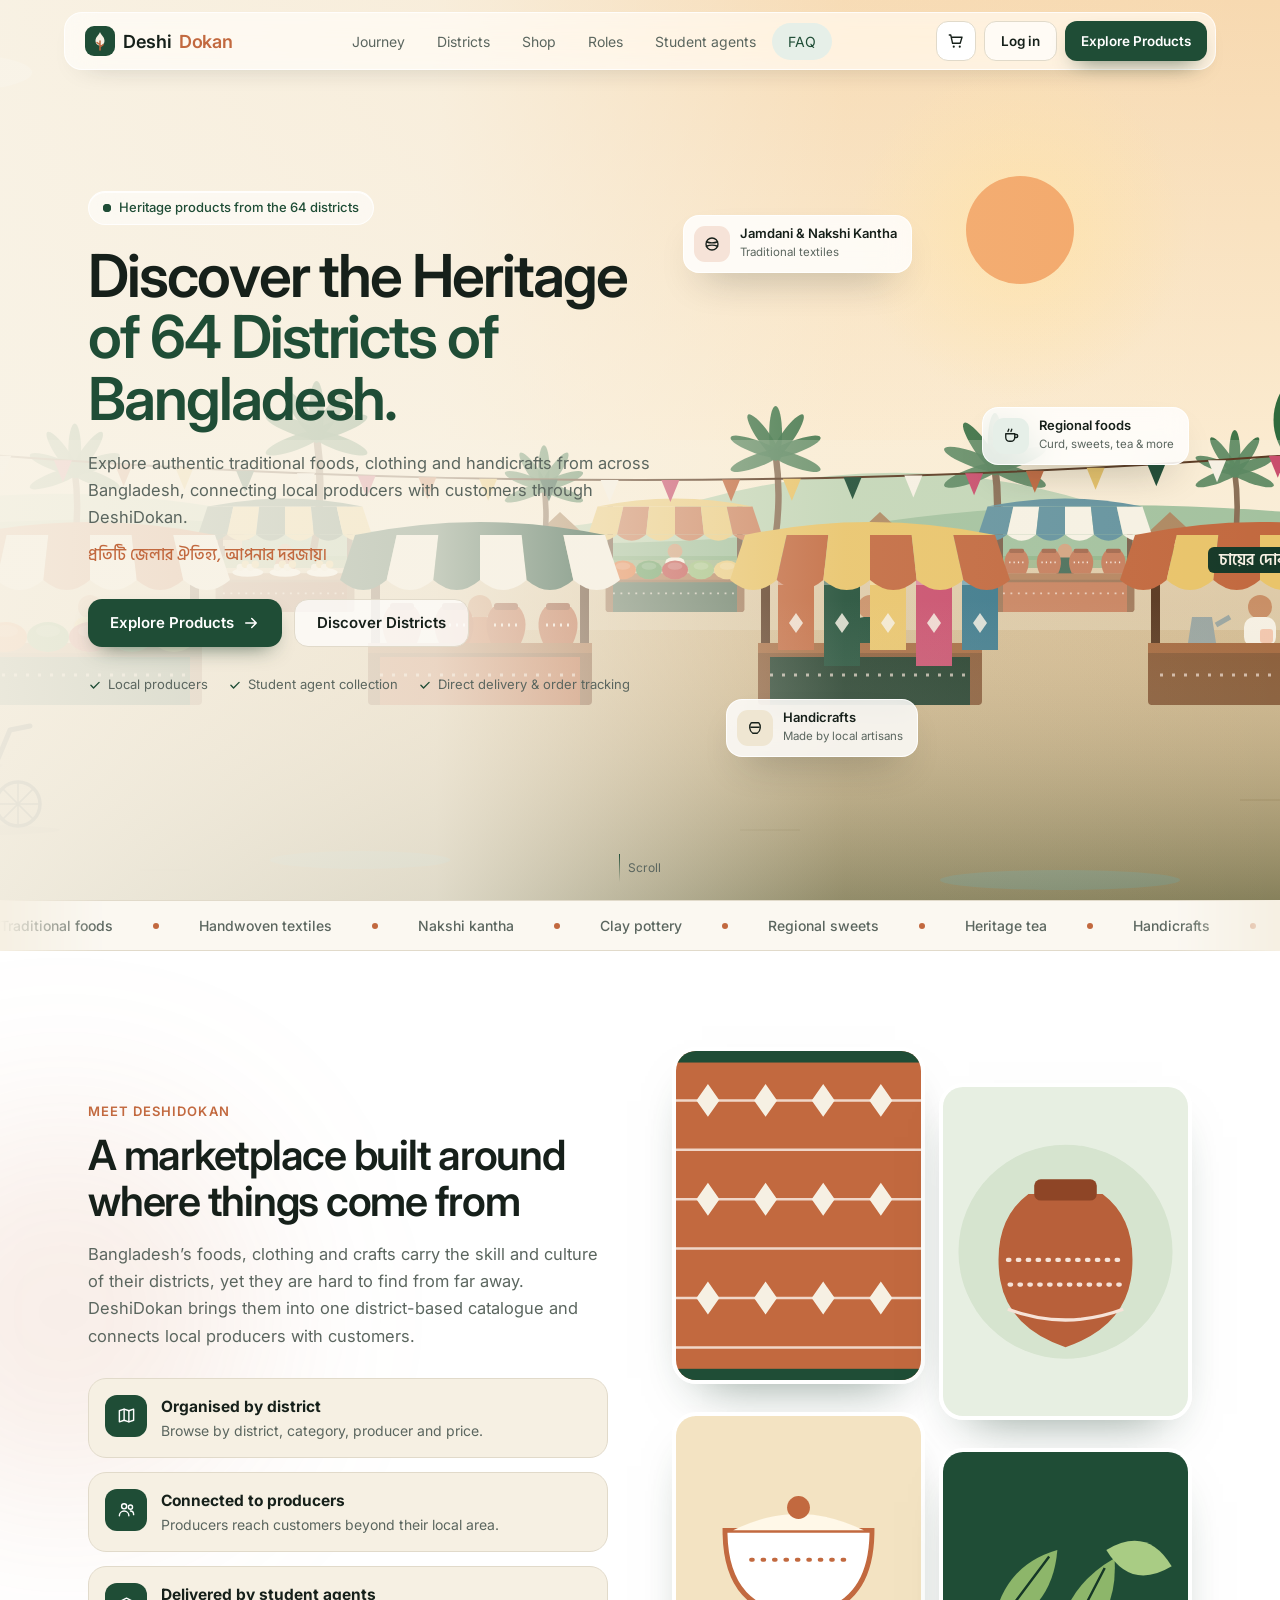
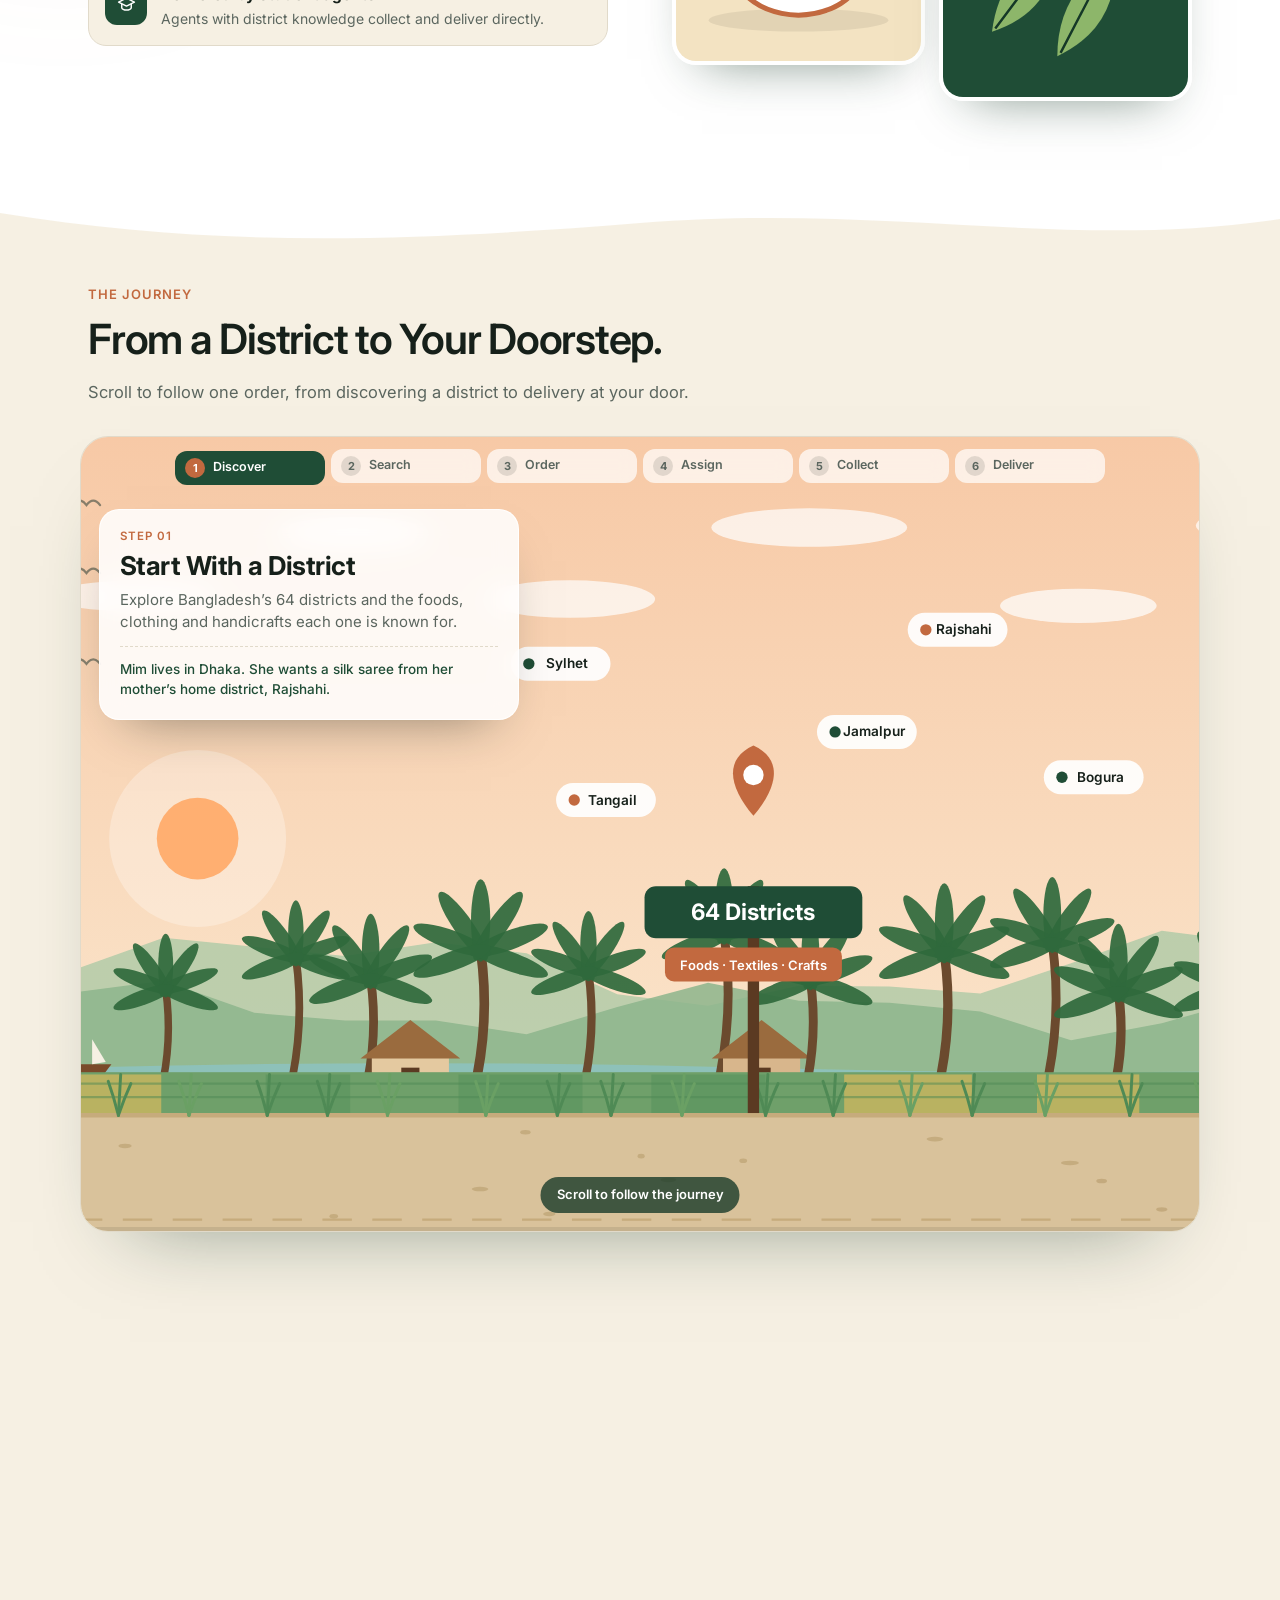
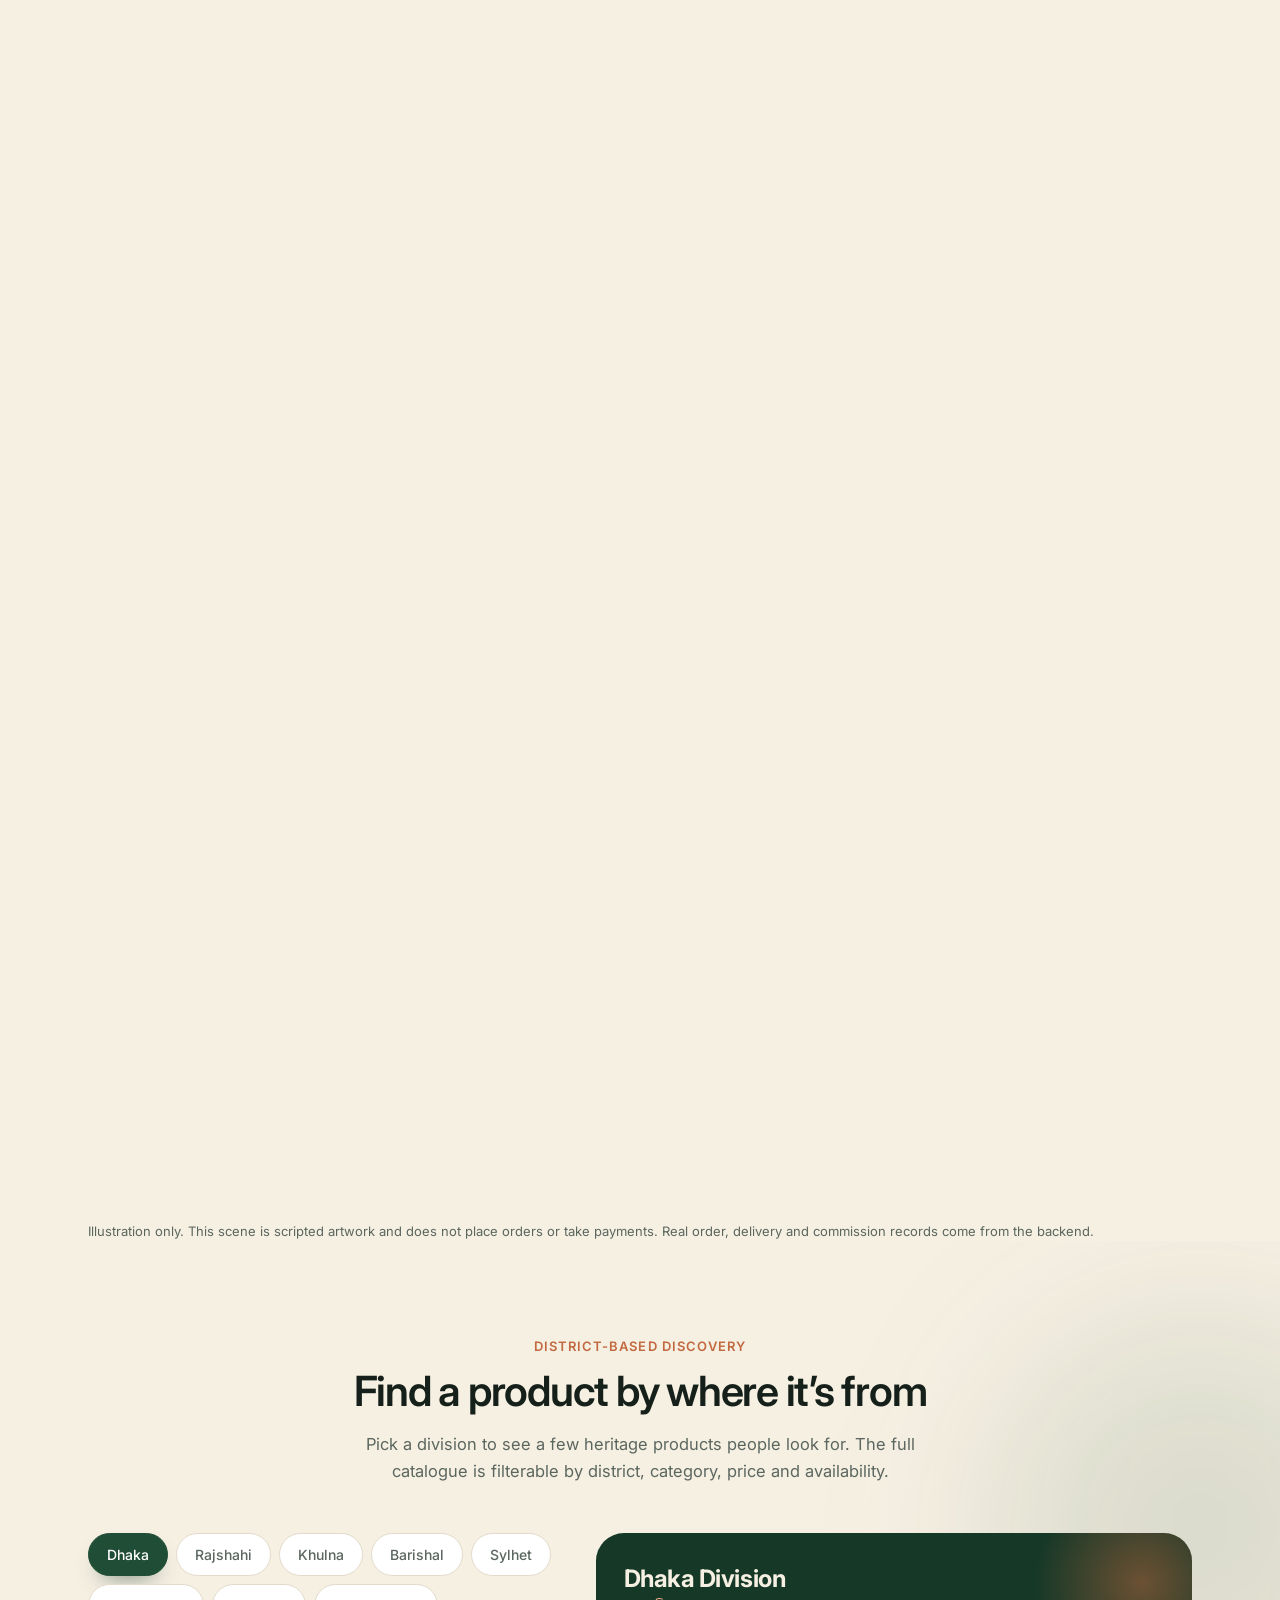
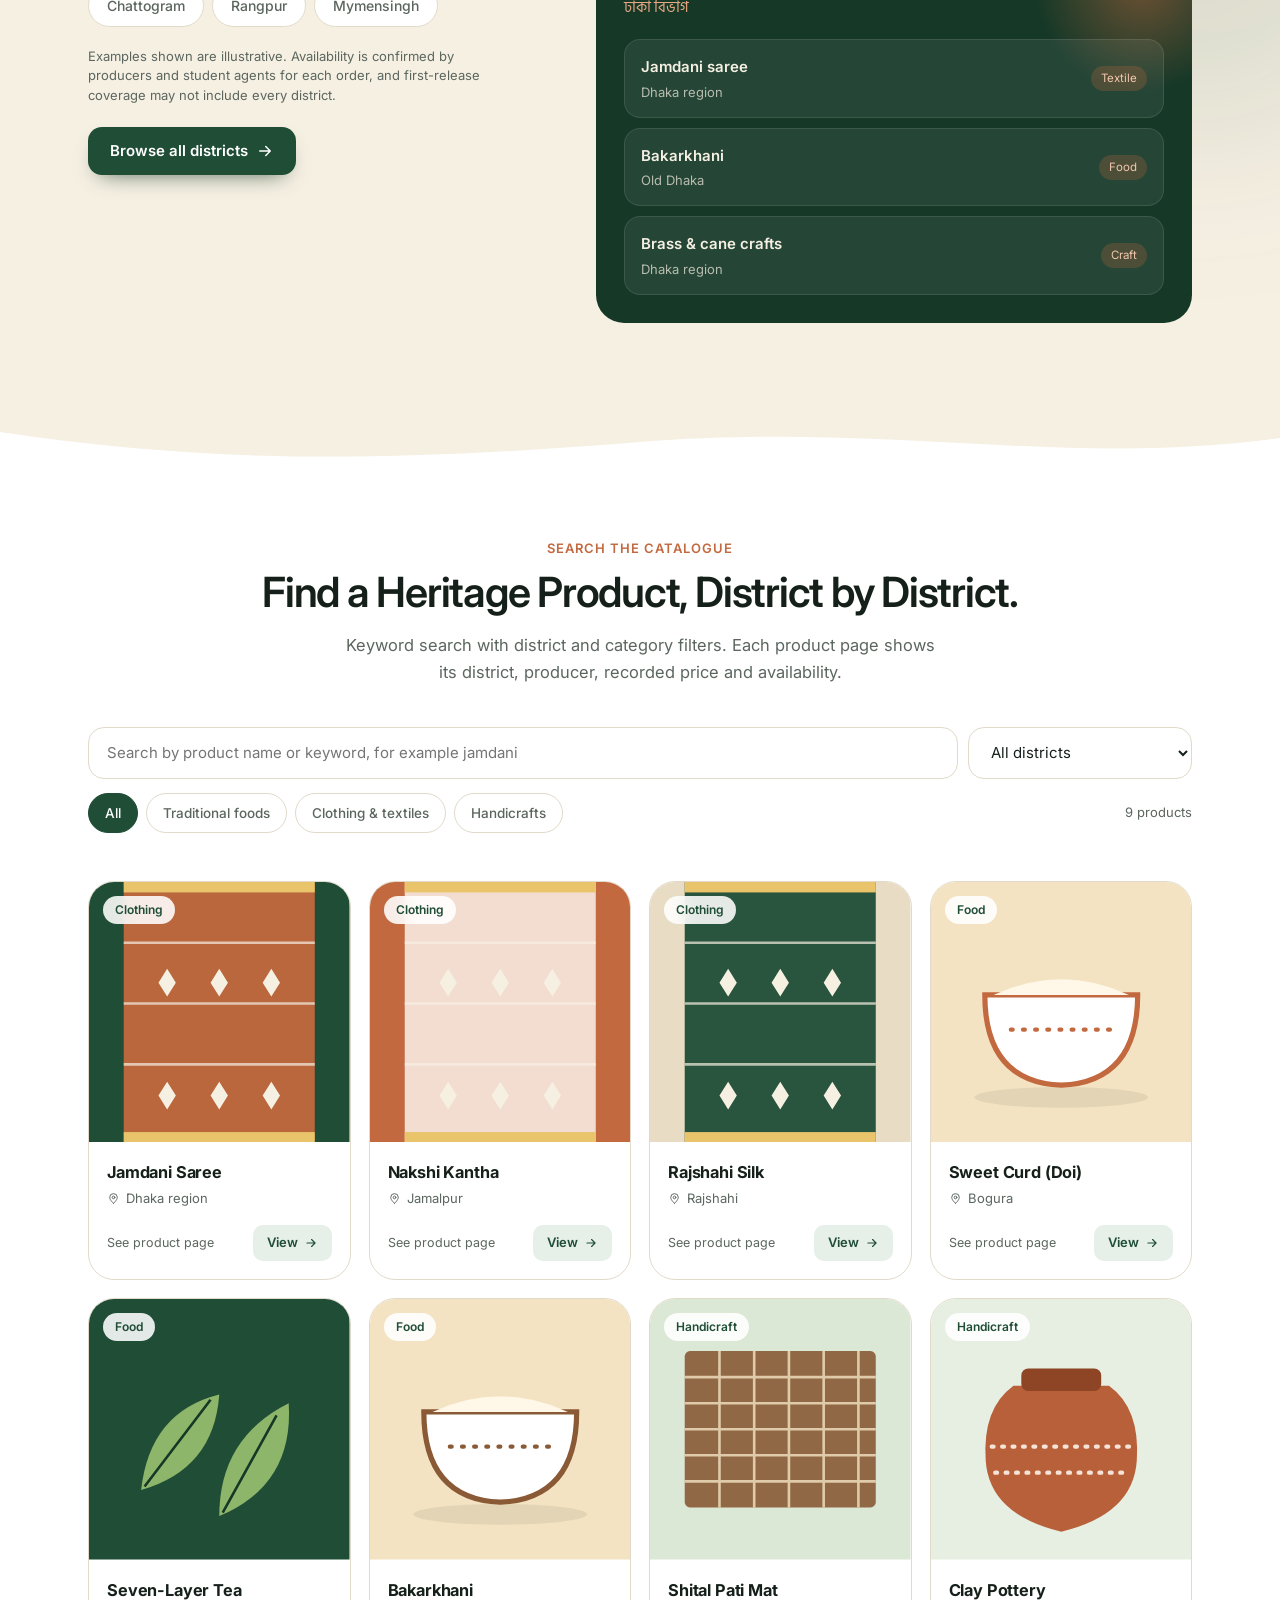
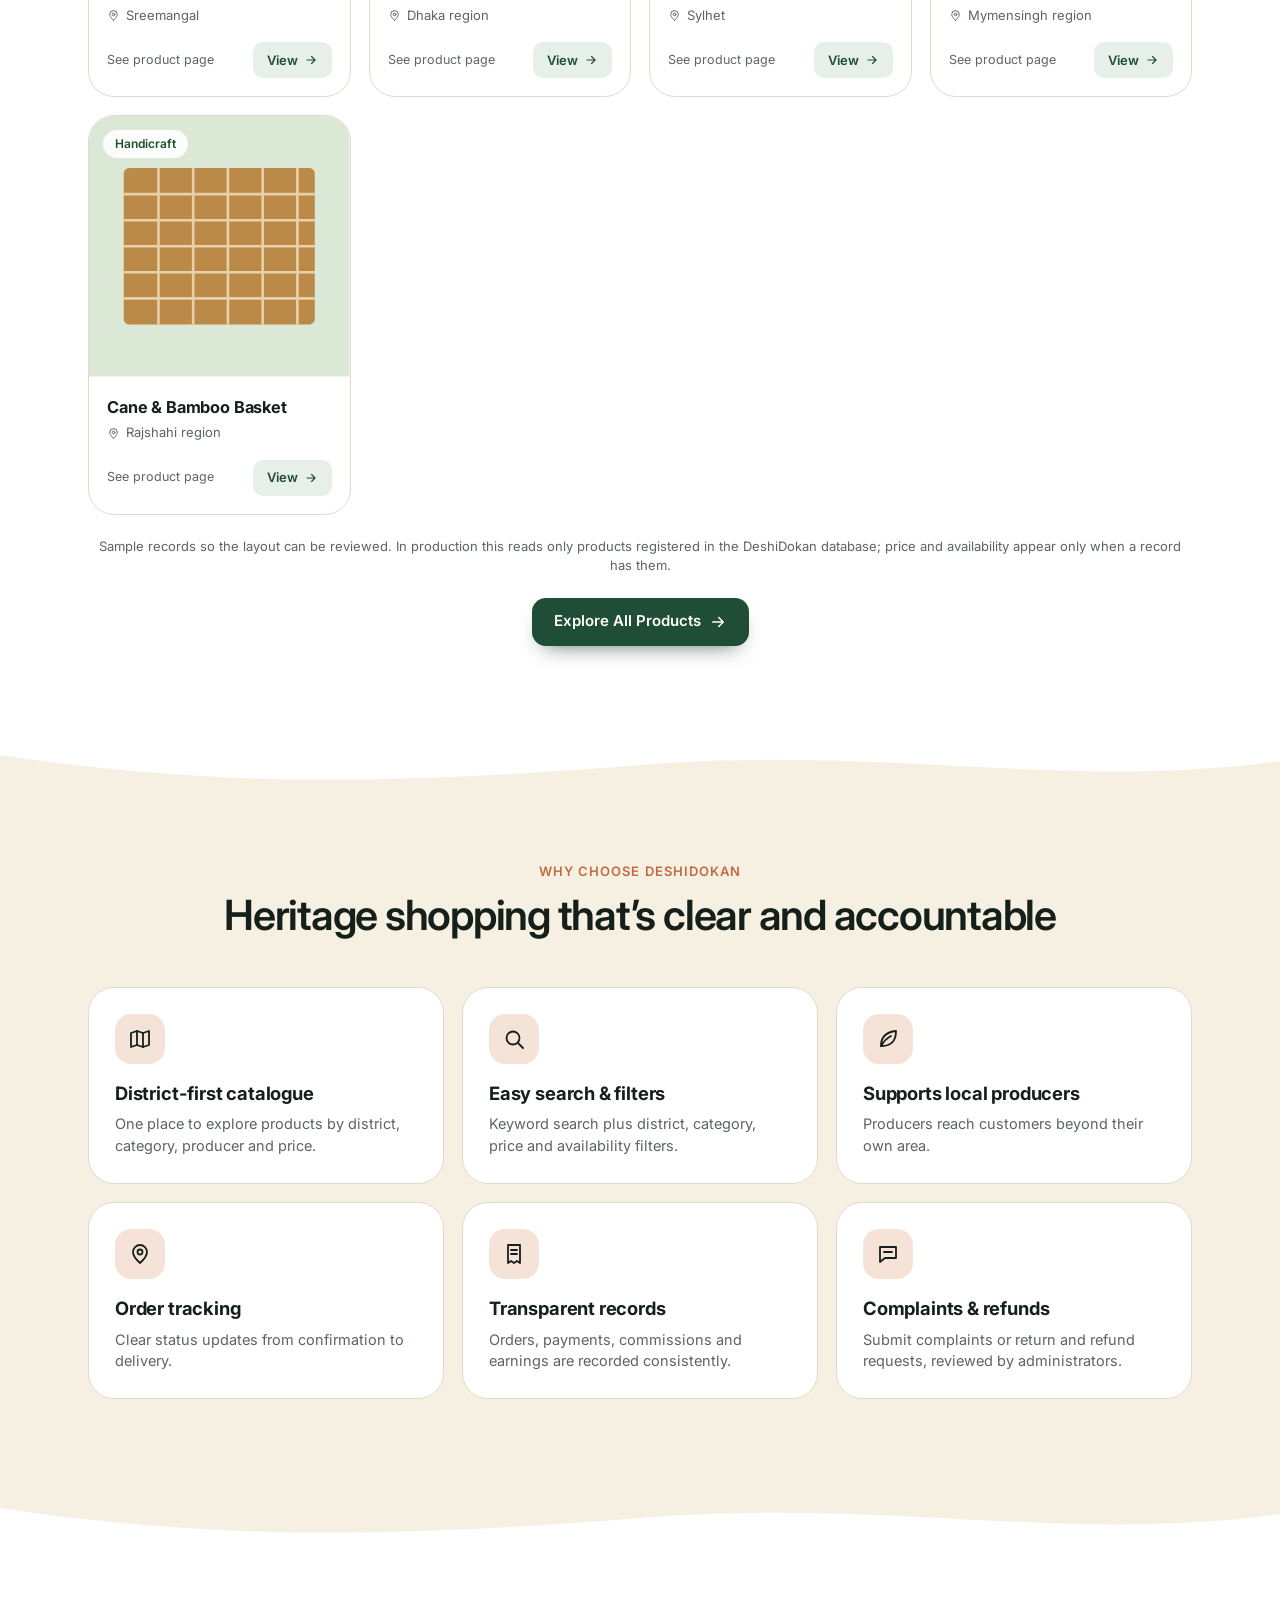
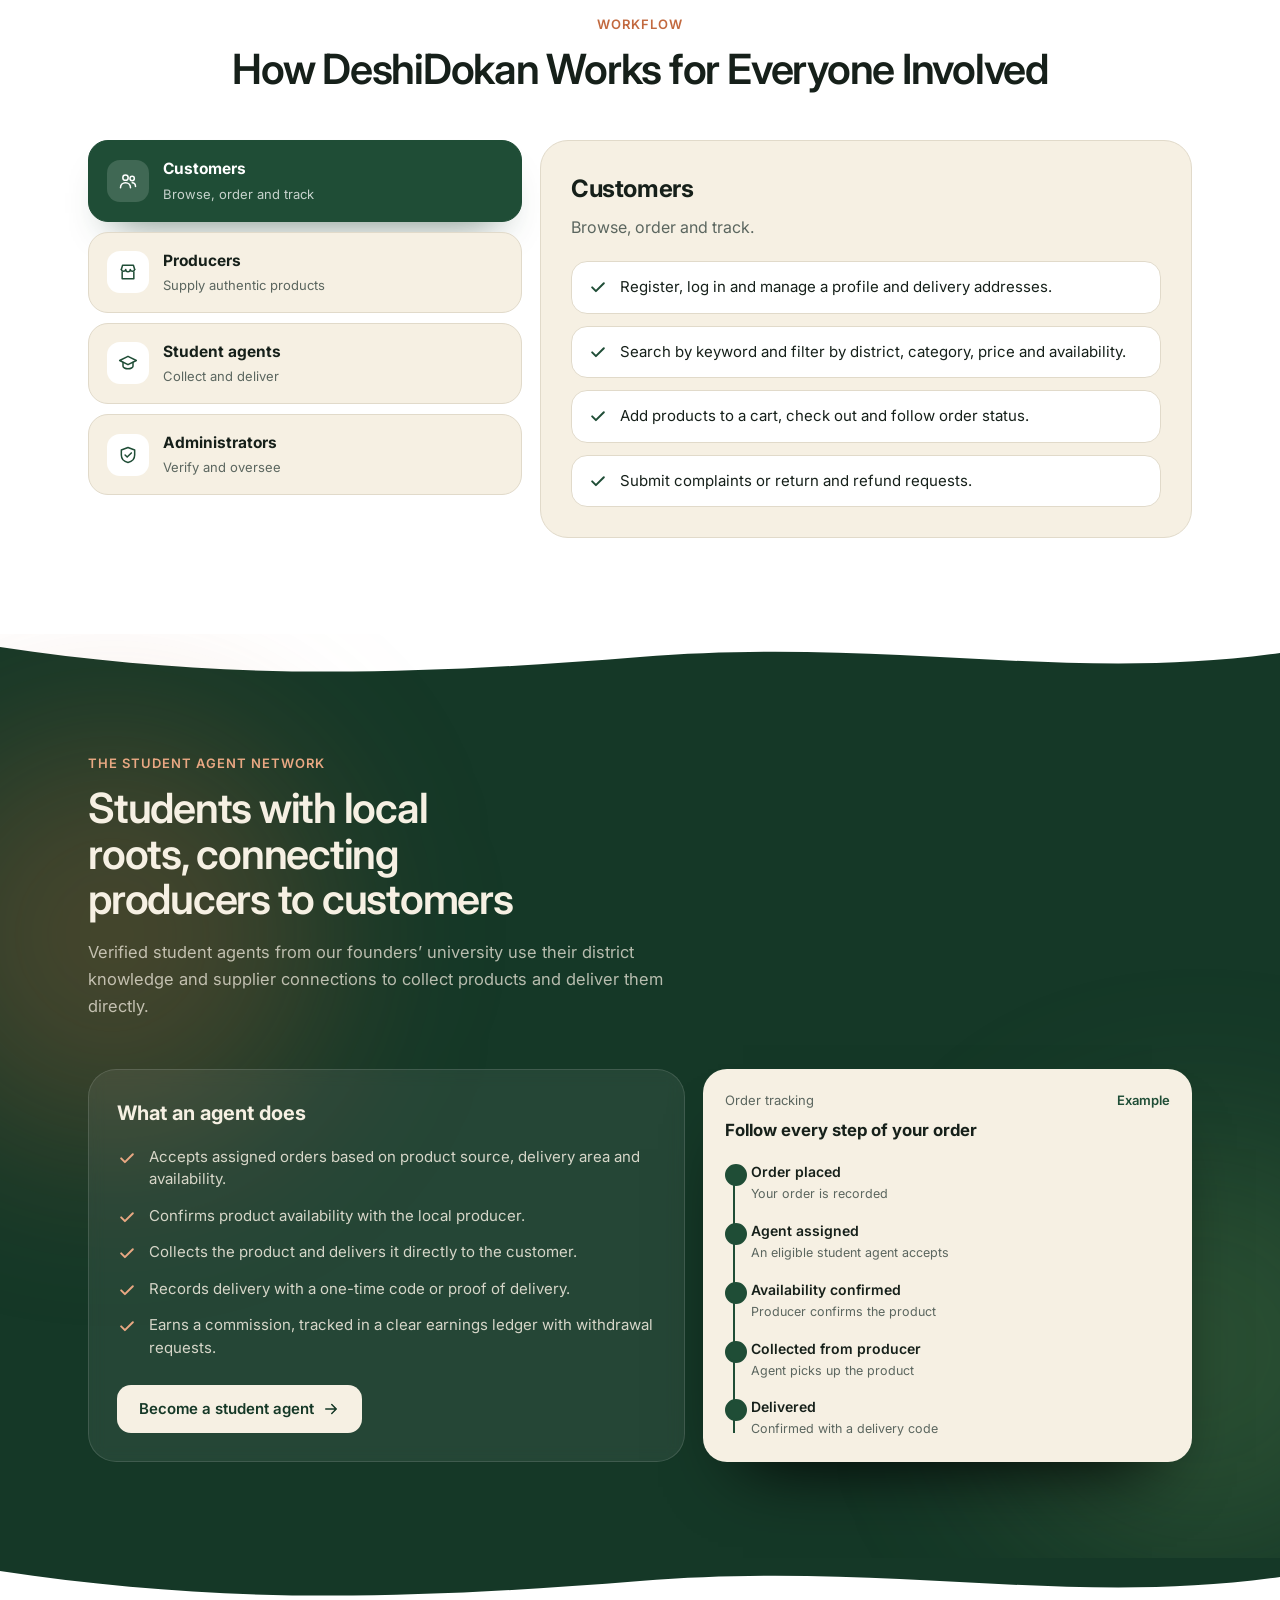
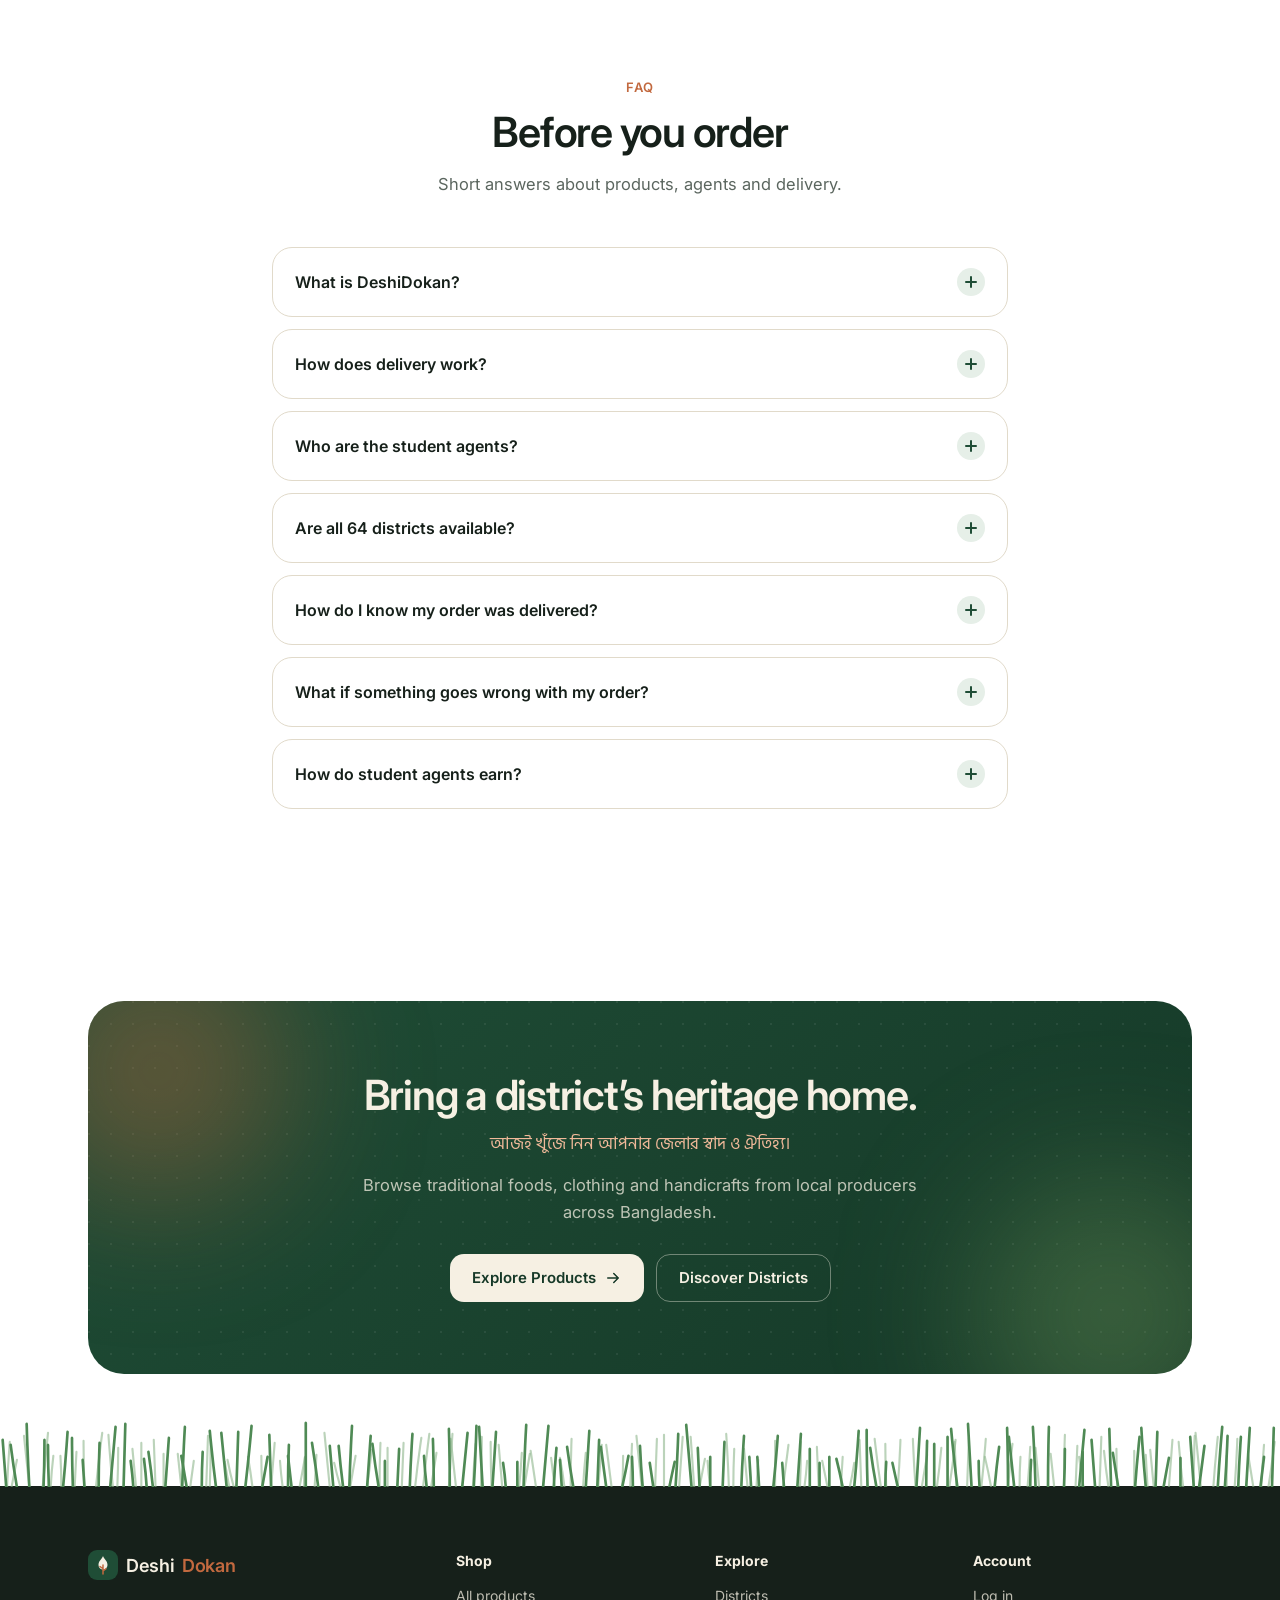
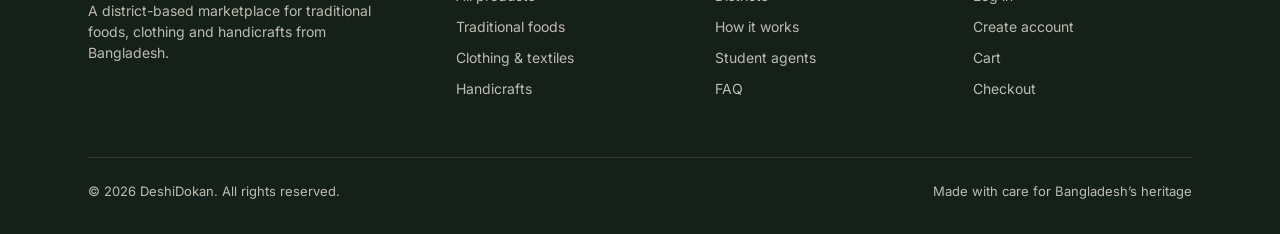
==== commit 16d29b63: "feat: add animated Bangladeshi village market SVG background and pages" ====
--- a/index.html
+++ b/index.html
@@ -2,6 +2,7 @@
 <html lang="en">
 <head>
 <meta charset="UTF-8">
+<script>try{if(sessionStorage.getItem('dd_intro')){document.documentElement.classList.add('no-intro')}else{sessionStorage.setItem('dd_intro','1')}}catch(e){}</script>
 <meta name="viewport" content="width=device-width, initial-scale=1">
 <title>DeshiDokan — Heritage Products from the 64 Districts of Bangladesh</title>
 <meta name="description" content="Explore authentic traditional foods, clothing and handicrafts from across Bangladesh, connecting local producers with customers through DeshiDokan.">
@@ -24,6 +25,7 @@
 :focus-visible{outline:2px solid var(--forest);outline-offset:3px;border-radius:8px}
 
 /* intro */
+.no-intro .intro{display:none!important}
 .intro{position:fixed;inset:0;z-index:100;display:grid;place-items:center;background:var(--forest-deep);transition:transform .9s var(--ease) .1s,opacity .4s ease 1s;animation:introOut 0s linear 2.1s forwards}
 .intro .ripple{position:absolute;width:20px;height:20px;border-radius:50%;background:rgba(246,240,227,.12);animation:ripple 1.8s var(--ease) .2s forwards}
 .intro-brand{display:flex;align-items:center;gap:12px;color:var(--cream);font-size:2rem;font-weight:600;letter-spacing:-.03em;position:relative}
@@ -105,10 +107,8 @@
 
 /* hero art */
 .art{position:relative;max-width:30rem;margin:0 auto;width:100%;perspective:1200px}
-.art-frame{position:relative;border-radius:32px;overflow:hidden;border:6px solid rgba(255,255,255,.85);box-shadow:0 40px 80px -40px rgba(21,56,39,.55);aspect-ratio:4/5;background:#cfe0c6;clip-path:inset(0 0 100% 0 round 32px);transition:clip-path 1.4s var(--ease) 2.5s;transform-style:preserve-3d}
-body.ready .art-frame{clip-path:inset(0 0 0 0 round 32px)}
-.art-frame svg{width:100%;height:100%;display:block;transform:scale(1.12);transition:transform 2.2s var(--ease) 2.5s}
-body.ready .art-frame svg{transform:scale(1)}
+.art-frame{position:relative;border-radius:32px;overflow:hidden;aspect-ratio:4/5;transform-style:preserve-3d;background:transparent;border:0;box-shadow:none;clip-path:none!important}
+body.ready .art-frame{clip-path:none!important}
 .chip{position:absolute;display:flex;align-items:center;gap:10px;padding:10px 14px 10px 10px;border-radius:16px;background:rgba(255,255,255,.82);backdrop-filter:blur(14px);border:1px solid rgba(255,255,255,.9);box-shadow:0 18px 40px -20px rgba(22,32,26,.45);font-size:13px;opacity:0;transform:translateY(16px)}
 body.ready .chip{animation:chipIn .9s var(--ease) forwards,bob 6s ease-in-out infinite;animation-delay:3.4s,4.3s}
 .chip.c2{animation-delay:3.7s,5s!important}.chip.c3{animation-delay:4s,5.6s!important}
@@ -125,6 +125,12 @@
 .scroll-cue i{width:1px;height:28px;background:linear-gradient(var(--forest),transparent);animation:cue 1.8s ease-in-out infinite}
 @keyframes cue{0%{transform:scaleY(0);transform-origin:top}50%{transform:scaleY(1);transform-origin:top}51%{transform-origin:bottom}100%{transform:scaleY(0);transform-origin:bottom}}
 @media(min-width:1024px){.scroll-cue{display:flex}}
+
+/* no-intro instant animation timings */
+.no-intro .ch{transition-delay:calc(var(--i)*28ms + .1s)!important}
+.no-intro body.ready .hero .br{transition-delay:calc(.1s + var(--d,0)*.12s)!important}
+.no-intro .art-frame,.no-intro .art-frame svg,.no-intro .scroll-cue{transition-delay:.2s!important}
+.no-intro .chip.c1,.no-intro .chip.c2,.no-intro .chip.c3{animation-delay:.3s,1.2s!important}
 
 /* marquee */
 .marquee{overflow:hidden;border-block:1px solid var(--border);background:rgba(255,255,255,.5);padding:14px 0;-webkit-mask-image:linear-gradient(90deg,transparent,#000 8%,#000 92%,transparent);mask-image:linear-gradient(90deg,transparent,#000 8%,#000 92%,transparent)}
@@ -403,7 +409,7 @@
     <symbol id="arrow" viewBox="0 0 24 24"><path d="M5 12h14M13 6l6 6-6 6" fill="none" stroke="currentColor" stroke-width="2" stroke-linecap="round" stroke-linejoin="round"/></symbol>
     <symbol id="check" viewBox="0 0 24 24"><path d="M5 12.5l4.5 4.5L19 7.5" fill="none" stroke="currentColor" stroke-width="2.4" stroke-linecap="round" stroke-linejoin="round"/></symbol>
     <symbol id="cart" viewBox="0 0 24 24"><path d="M3 4h2l2.4 11h10.2L20 7H6.2" fill="none" stroke="currentColor" stroke-width="1.8" stroke-linecap="round" stroke-linejoin="round"/><circle cx="9" cy="19.5" r="1.4" fill="currentColor"/><circle cx="17" cy="19.5" r="1.4" fill="currentColor"/></symbol>
-  </defs><symbol id="i-map" viewBox="0 0 24 24"><g fill="none" stroke="currentColor" stroke-width="1.8" stroke-linecap="round" stroke-linejoin="round"><path d="M9 4 3 6v14l6-2 6 2 6-2V4l-6 2z"/><path d="M9 4v14M15 6v14"/></g></symbol><symbol id="i-pin" viewBox="0 0 24 24"><g fill="none" stroke="currentColor" stroke-width="1.8" stroke-linecap="round" stroke-linejoin="round"><path d="M12 21s-7-6.2-7-11a7 7 0 0 1 14 0c0 4.8-7 11-7 11z"/><circle cx="12" cy="10" r="2.5"/></g></symbol><symbol id="i-users" viewBox="0 0 24 24"><g fill="none" stroke="currentColor" stroke-width="1.8" stroke-linecap="round" stroke-linejoin="round"><circle cx="9" cy="8" r="3.2"/><path d="M3 20c0-3.4 2.7-6 6-6s6 2.6 6 6"/><circle cx="17" cy="9" r="2.6"/><path d="M17 14c2.4 0 4 1.8 4 4.5"/></g></symbol><symbol id="i-cap" viewBox="0 0 24 24"><g fill="none" stroke="currentColor" stroke-width="1.8" stroke-linecap="round" stroke-linejoin="round"><path d="M2 9l10-5 10 5-10 5z"/><path d="M6 11.5V16c0 1.4 2.7 3 6 3s6-1.6 6-3v-4.5"/></g></symbol><symbol id="i-search" viewBox="0 0 24 24"><g fill="none" stroke="currentColor" stroke-width="1.8" stroke-linecap="round" stroke-linejoin="round"><circle cx="11" cy="11" r="6.5"/><path d="M16 16l5 5"/></g></symbol><symbol id="i-leaf" viewBox="0 0 24 24"><g fill="none" stroke="currentColor" stroke-width="1.8" stroke-linecap="round" stroke-linejoin="round"><path d="M5 19C5 10 10 5 20 4c0 10-5 15-14 15z"/><path d="M5 19c3-5 6-8 10-10"/></g></symbol><symbol id="i-receipt" viewBox="0 0 24 24"><g fill="none" stroke="currentColor" stroke-width="1.8" stroke-linecap="round" stroke-linejoin="round"><path d="M6 3h12v18l-3-2-3 2-3-2-3 2z"/><path d="M9 8h6M9 12h6"/></g></symbol><symbol id="i-chat" viewBox="0 0 24 24"><g fill="none" stroke="currentColor" stroke-width="1.8" stroke-linecap="round" stroke-linejoin="round"><path d="M4 5h16v11H9l-5 4z"/><path d="M8 10h8"/></g></symbol><symbol id="i-thread" viewBox="0 0 24 24"><g fill="none" stroke="currentColor" stroke-width="1.8" stroke-linecap="round" stroke-linejoin="round"><circle cx="12" cy="12" r="8"/><path d="M4.5 9c5 2 10 2 15 0M4.5 15c5-2 10-2 15 0"/></g></symbol><symbol id="i-cup" viewBox="0 0 24 24"><g fill="none" stroke="currentColor" stroke-width="1.8" stroke-linecap="round" stroke-linejoin="round"><path d="M5 9h12v5a5 5 0 0 1-5 5h-2a5 5 0 0 1-5-5z"/><path d="M17 10h2a2 2 0 0 1 0 4h-2"/><path d="M9 3c0 1.5-1 1.5-1 3M13 3c0 1.5-1 1.5-1 3"/></g></symbol><symbol id="i-pot" viewBox="0 0 24 24"><g fill="none" stroke="currentColor" stroke-width="1.8" stroke-linecap="round" stroke-linejoin="round"><path d="M8 5h8M7 5c-3 3-3 11 2 14h6c5-3 5-11 2-14"/><path d="M6.5 11h11"/></g></symbol><symbol id="i-box" viewBox="0 0 24 24"><g fill="none" stroke="currentColor" stroke-width="1.8" stroke-linecap="round" stroke-linejoin="round"><path d="M3 8l9-5 9 5v8l-9 5-9-5z"/><path d="M3 8l9 5 9-5M12 13v8"/></g></symbol><symbol id="i-home" viewBox="0 0 24 24"><g fill="none" stroke="currentColor" stroke-width="1.8" stroke-linecap="round" stroke-linejoin="round"><path d="M3 11l9-7 9 7"/><path d="M5 10v10h14V10"/><path d="M10 20v-6h4v6"/></g></symbol><symbol id="i-cart" viewBox="0 0 24 24"><g fill="none" stroke="currentColor" stroke-width="1.8" stroke-linecap="round" stroke-linejoin="round"><path d="M3 4h2l2.4 11h10.2L20 7H6.2"/><circle cx="9" cy="19.5" r="1.4"/><circle cx="17" cy="19.5" r="1.4"/></g></symbol><symbol id="i-shield" viewBox="0 0 24 24"><g fill="none" stroke="currentColor" stroke-width="1.8" stroke-linecap="round" stroke-linejoin="round"><path d="M12 3l8 3v6c0 5-3.5 8-8 9-4.5-1-8-4-8-9V6z"/><path d="M8.5 12l2.5 2.5L16 9.5"/></g></symbol><symbol id="i-chart" viewBox="0 0 24 24"><g fill="none" stroke="currentColor" stroke-width="1.8" stroke-linecap="round" stroke-linejoin="round"><path d="M4 20V4M4 20h16"/><path d="M8 16v-4M12 16V8M16 16v-6"/></g></symbol><symbol id="i-store" viewBox="0 0 24 24"><g fill="none" stroke="currentColor" stroke-width="1.8" stroke-linecap="round" stroke-linejoin="round"><path d="M4 9l1.5-5h13L20 9"/><path d="M4 9a2.7 2.7 0 0 0 5.3 0 2.7 2.7 0 0 0 5.4 0A2.7 2.7 0 0 0 20 9"/><path d="M5 12v8h14v-8"/></g></symbol></svg>
+  </defs><symbol id="i-map" viewBox="0 0 24 24"><g fill="none" stroke="currentColor" stroke-width="1.8" stroke-linecap="round" stroke-linejoin="round"><path d="M9 4 3 6v14l6-2 6 2 6-2V4l-6 2z"/><path d="M9 4v14M15 6v14"/></g></symbol><symbol id="i-pin" viewBox="0 0 24 24"><g fill="none" stroke="currentColor" stroke-width="1.8" stroke-linecap="round" stroke-linejoin="round"><path d="M12 21s-7-6.2-7-11a7 7 0 0 1 14 0c0 4.8-7 11-7 11z"/><circle cx="12" cy="10" r="2.5"/></g></symbol><symbol id="i-users" viewBox="0 0 24 24"><g fill="none" stroke="currentColor" stroke-width="1.8" stroke-linecap="round" stroke-linejoin="round"><circle cx="9" cy="8" r="3.2"/><path d="M3 20c0-3.4 2.7-6 6-6s6 2.6 6 6"/><circle cx="17" cy="9" r="2.6"/><path d="M17 14c2.4 0 4 1.8 4 4.5"/></g></symbol><symbol id="i-cap" viewBox="0 0 24 24"><g fill="none" stroke="currentColor" stroke-width="1.8" stroke-linecap="round" stroke-linejoin="round"><path d="M2 9l10-5 10 5-10 5z"/><path d="M6 11.5V16c0 1.4 2.7 3 6 3s6-1.6 6-3v-4.5"/></g></symbol><symbol id="i-search" viewBox="0 0 24 24"><g fill="none" stroke="currentColor" stroke-width="1.8" stroke-linecap="round" stroke-linejoin="round"><circle cx="11" cy="11" r="6.5"/><path d="M16 16l5 5"/></g></symbol><symbol id="i-leaf" viewBox="0 0 24 24"><g fill="none" stroke="currentColor" stroke-width="1.8" stroke-linecap="round" stroke-linejoin="round"><path d="M5 19C5 10 10 5 20 4c0 10-5 15-14 15z"/><path d="M5 19c3-5 6-8 10-10"/></g></symbol><symbol id="i-receipt" viewBox="0 0 24 24"><g fill="none" stroke="currentColor" stroke-width="1.8" stroke-linecap="round" stroke-linejoin="round"><path d="M6 3h12v18l-3-2-3 2-3-2-3 2z"/><path d="M9 8h6M9 12h6"/></g></symbol><symbol id="i-chat" viewBox="0 0 24 24"><g fill="none" stroke="currentColor" stroke-width="1.8" stroke-linecap="round" stroke-linejoin="round"><path d="M4 5h16v11H9l-5 4z"/><path d="M8 10h8"/></g></symbol><symbol id="i-thread" viewBox="0 0 24 24"><g fill="none" stroke="currentColor" stroke-width="1.8" stroke-linecap="round" stroke-linejoin="round"><circle cx="12" cy="12" r="8"/><path d="M4.5 9c5 2 10 2 15 0M4.5 15c5-2 10-2 15 0"/></g></symbol><symbol id="i-cup" viewBox="0 0 24 24"><g fill="none" stroke="currentColor" stroke-width="1.8" stroke-linecap="round" stroke-linejoin="round"><path d="M5 9h12v5a5 5 0 0 1-5 5h-2a5 5 0 0 1-5-5z"/><path d="M17 10h2a2 2 0 0 1 0 4h-2"/><path d="M9 3c0 1.5-1 1.5-1 3M13 3c0 1.5-1 1.5-1 3"/></g></symbol><symbol id="i-pot" viewBox="0 0 24 24"><g fill="none" stroke="currentColor" stroke-width="1.8" stroke-linecap="round" stroke-linejoin="round"><path d="M8 5h8M7 5c-3 3-3 11 2 14h6c5-3 5-11 2-14"/><path d="M6.5 11h11"/></g></symbol><symbol id="i-box" viewBox="0 0 24 24"><g fill="none" stroke="currentColor" stroke-width="1.8" stroke-linecap="round" stroke-linejoin="round"><path d="M3 8l9-5 9 5v8l-9 5-9-5z"/><path d="M3 8l9 5 9-5M12 13v8"/></g></symbol><symbol id="i-home" viewBox="0 0 24 24"><g fill="none" stroke="currentColor" stroke-width="1.8" stroke-linecap="round" stroke-linejoin="round"><path d="M3 11l9-7 9 7"/><path d="M5 10v10h14V10"/><path d="M10 20v-6h4v6"/></g></symbol><symbol id="i-cart" viewBox="0 0 24 24"><g fill="none" stroke="currentColor" stroke-width="1.8" stroke-linecap="round" stroke-linejoin="round"><path d="M3 4h2l2.4 11h10.2L20 7H6.2"/><circle cx="9" cy="19.5" r="1.4" fill="currentColor"/><circle cx="17" cy="19.5" r="1.4" fill="currentColor"/></symbol><symbol id="i-shield" viewBox="0 0 24 24"><g fill="none" stroke="currentColor" stroke-width="1.8" stroke-linecap="round" stroke-linejoin="round"><path d="M12 3l8 3v6c0 5-3.5 8-8 9-4.5-1-8-4-8-9V6z"/><path d="M8.5 12l2.5 2.5L16 9.5"/></g></symbol><symbol id="i-chart" viewBox="0 0 24 24"><g fill="none" stroke="currentColor" stroke-width="1.8" stroke-linecap="round" stroke-linejoin="round"><path d="M4 20V4M4 20h16"/><path d="M8 16v-4M12 16V8M16 16v-6"/></g></symbol><symbol id="i-store" viewBox="0 0 24 24"><g fill="none" stroke="currentColor" stroke-width="1.8" stroke-linecap="round" stroke-linejoin="round"><path d="M4 9l1.5-5h13L20 9"/><path d="M4 9a2.7 2.7 0 0 0 5.3 0 2.7 2.7 0 0 0 5.4 0A2.7 2.7 0 0 0 20 9"/><path d="M5 12v8h14v-8"/></g></symbol></svg>
 
 <div class="intro" aria-hidden="true">
   <div class="ripple"></div>
@@ -416,7 +422,7 @@
 <header class="top">
   <div class="nav-shell" id="navShell">
     <nav class="main" aria-label="Main">
-      <a class="brand" href="index.php" aria-label="DeshiDokan home"><svg><use href="#logo"/></svg>Deshi<b>Dokan</b></a>
+      <a class="brand" href="index.html" aria-label="DeshiDokan home"><svg><use href="#logo"/></svg>Deshi<b>Dokan</b></a>
       <ul class="links">
         <li><a href="#journey">Journey</a></li>
         <li><a href="#districts">Districts</a></li>
@@ -427,15 +433,15 @@
       </ul>
       <div class="nav-right">
         <!-- Existing integration points: keep your real URLs here -->
-        <a class="icon-btn" href="cart.php" id="cartLink" aria-label="Cart"><svg><use href="#cart"/></svg><span class="cart-count" id="cartCount">0</span></a>
-        <a class="btn btn-ghost btn-sm hide-sm" href="login.php" id="loginLink">Log in</a>
-        <a class="btn btn-primary btn-sm hide-sm" href="products.php">Explore Products</a>
+        <a class="icon-btn" href="pages/cart.html" id="cartLink" aria-label="Cart"><svg><use href="#cart"/></svg><span class="cart-count" id="cartCount">0</span></a>
+        <a class="btn btn-ghost btn-sm hide-sm" href="pages/login.html" id="loginLink">Log in</a>
+        <a class="btn btn-primary btn-sm hide-sm" href="pages/products.html">Explore Products</a>
         <button class="icon-btn burger" id="burger" aria-expanded="false" aria-controls="mobileMenu" aria-label="Open menu">
           <span style="position:relative;display:block;width:16px;height:12px"><i style="position:absolute;left:0;top:0;width:16px;height:2px;background:#16201A;border-radius:2px"></i><i style="position:absolute;left:0;top:5px;width:16px;height:2px;background:#16201A;border-radius:2px"></i><i style="position:absolute;left:0;top:10px;width:16px;height:2px;background:#16201A;border-radius:2px"></i></span>
         </button>
       </div>
     </nav>
-    <div class="mobile-menu" id="mobileMenu"><a href="#journey">Journey</a><a href="#districts">Districts</a><a href="#shop">Shop</a><a href="#roles">Roles</a><a href="#agents">Student agents</a><a href="#faq">FAQ</a><a href="login.php">Log in</a><a href="products.php">Explore Products</a></div>
+    <div class="mobile-menu" id="mobileMenu"><a href="#journey">Journey</a><a href="#districts">Districts</a><a href="#shop">Shop</a><a href="#roles">Roles</a><a href="#agents">Student agents</a><a href="#faq">FAQ</a><a href="pages/login.html">Log in</a><a href="pages/products.html">Explore Products</a></div>
   </div>
 </header>
 
@@ -455,7 +461,7 @@
         <p class="bn bn-line" lang="bn">প্রতিটি জেলার ঐতিহ্য, আপনার দরজায়।</p>
       </div>
       <div class="br cta" style="--d:2">
-        <a class="btn btn-primary" href="products.php">Explore Products <svg width="18" height="18"><use href="#arrow"/></svg></a>
+        <a class="btn btn-primary" href="pages/products.html">Explore Products <svg width="18" height="18"><use href="#arrow"/></svg></a>
         <a class="btn btn-ghost" href="#districts">Discover Districts</a>
       </div>
       <div class="br trust" style="--d:3">
@@ -466,30 +472,7 @@
     </div>
 
     <div class="art" id="art">
-      <div class="art-frame" id="artFrame">
-        <!-- Rural Bangladesh scene -->
-        <svg viewBox="0 0 400 500" preserveAspectRatio="xMidYMid slice" role="img" aria-label="Illustration of a Bangladeshi village with paddy fields, a river and a country boat at sunrise">
-          <defs>
-            <linearGradient id="sky" x1="0" y1="0" x2="0" y2="1"><stop offset="0" stop-color="#F7D9B0"/><stop offset=".55" stop-color="#FBEBD0"/><stop offset="1" stop-color="#F6F0E3"/></linearGradient>
-            <linearGradient id="river" x1="0" y1="0" x2="0" y2="1"><stop offset="0" stop-color="#9CC7C0"/><stop offset="1" stop-color="#5E9C97"/></linearGradient>
-            <linearGradient id="field" x1="0" y1="0" x2="0" y2="1"><stop offset="0" stop-color="#8DB66A"/><stop offset="1" stop-color="#3E7A4A"/></linearGradient>
-          </defs>
-          <rect width="400" height="500" fill="url(#sky)"/>
-          <circle cx="260" cy="170" r="70" fill="#F3B27A" opacity=".35"/><circle cx="260" cy="170" r="42" fill="#E98F55"/>
-          <g fill="#fff" opacity=".8"><ellipse cx="80" cy="90" rx="46" ry="10"/><ellipse cx="108" cy="80" rx="28" ry="9"/><ellipse cx="320" cy="70" rx="40" ry="8"/></g>
-          <path d="M0 250 Q70 220 150 245 T300 238 T400 250 V300 H0Z" fill="#6E9B63"/>
-          <g fill="#2F5E3A"><path d="M30 250v-36" stroke="#5B3A22" stroke-width="4"/><ellipse cx="30" cy="206" rx="26" ry="20"/><path d="M95 252v-26" stroke="#5B3A22" stroke-width="4"/><ellipse cx="95" cy="222" rx="20" ry="16"/><path d="M345 248v-34" stroke="#5B3A22" stroke-width="4"/><ellipse cx="345" cy="206" rx="26" ry="20"/></g>
-          <g><rect x="140" y="226" width="46" height="26" fill="#C9A47A"/><path d="M134 228 L163 204 L192 228Z" fill="#8A5A36"/><rect x="156" y="236" width="12" height="16" fill="#5B3A22"/></g>
-          <g><rect x="210" y="232" width="34" height="20" fill="#D8B68C"/><path d="M205 234 L227 214 L249 234Z" fill="#A5693E"/></g>
-          <rect y="290" width="400" height="90" fill="url(#river)"/>
-          <g stroke="#fff" stroke-width="2" opacity=".5" fill="none" stroke-linecap="round"><path d="M40 310h50M250 322h70M120 340h60M300 304h40"/></g>
-          <g class="boat"><path d="M120 330 Q200 356 290 326 L276 342 Q200 362 134 346Z" fill="#7A4A2A"/><path d="M200 326V270" stroke="#5B3A22" stroke-width="3"/><path d="M200 272 Q246 288 244 322 L200 322Z" fill="#F6F0E3"/><path d="M200 278 Q226 292 226 322" stroke="#C2693F" stroke-width="3" fill="none"/></g>
-          <path d="M0 372 Q100 356 200 372 T400 366 V500 H0Z" fill="url(#field)"/>
-          <g stroke="#2F6A3C" stroke-width="2" opacity=".55" fill="none"><path d="M0 410 Q200 392 400 410"/><path d="M0 440 Q200 420 400 440"/><path d="M0 472 Q200 450 400 472"/></g>
-          <g fill="#E9C46A"><path d="M40 470c4-26 2-44 18-56-4 20 0 34-8 56Z"/><path d="M340 480c-4-26-2-44-18-56 4 20 0 34 8 56Z"/><path d="M92 486c3-18 1-30 12-38-3 14 0 24-6 38Z"/></g>
-          <g transform="translate(250 395)"><circle cx="0" cy="-30" r="9" fill="#8A5A36"/><path d="M-14 -20h28l8 46h-44z" fill="#C2693F"/><path d="M-8 -37q8-10 16 0z" fill="#F6F0E3"/></g>
-        </svg>
-      </div>
+      <div class="art-frame" id="artFrame"></div>
       <div class="chip c1"><i><svg class="ico"><use href="#i-thread"/></svg></i><div><b>Jamdani &amp; Nakshi Kantha</b><small>Traditional textiles</small></div></div>
       <div class="chip c2"><i><svg class="ico"><use href="#i-cup"/></svg></i><div><b>Regional foods</b><small>Curd, sweets, tea &amp; more</small></div></div>
       <div class="chip c3"><i><svg class="ico"><use href="#i-pot"/></svg></i><div><b>Handicrafts</b><small>Made by local artisans</small></div></div>
@@ -546,7 +529,7 @@
       <div class="reveal" style="--d:2">
         <div class="divs" id="divs" role="tablist" aria-label="Divisions"></div>
         <p class="dist-note">Examples shown are illustrative. Availability is confirmed by producers and student agents for each order, and first-release coverage may not include every district.</p>
-        <a class="btn btn-primary" style="margin-top:22px" href="products.php">Browse all districts <svg width="18" height="18"><use href="#arrow"/></svg></a>
+        <a class="btn btn-primary" style="margin-top:22px" href="pages/products.html">Browse all districts <svg width="18" height="18"><use href="#arrow"/></svg></a>
       </div>
       <div class="dist-panel reveal" style="--d:3" id="distPanel" aria-live="polite"></div>
     </div>
@@ -567,7 +550,7 @@
     </div>
     <div class="prods" id="prods"></div>
     <p class="note">Sample records so the layout can be reviewed. In production this reads only products registered in the DeshiDokan database; price and availability appear only when a record has them.</p>
-    <div class="center" style="margin-top:22px"><a class="btn btn-primary" href="products.php">Explore All Products <svg width="18" height="18"><use href="#arrow"/></svg></a></div>
+    <div class="center" style="margin-top:22px"><a class="btn btn-primary" href="pages/products.html">Explore All Products <svg width="18" height="18"><use href="#arrow"/></svg></a></div>
   </div>
 </section>
 
@@ -621,7 +604,7 @@
           <li><svg><use href="#check"/></svg>Records delivery with a one-time code or proof of delivery.</li>
           <li><svg><use href="#check"/></svg>Earns a commission, tracked in a clear earnings ledger with withdrawal requests.</li>
         </ul>
-        <a class="btn btn-light" style="margin-top:26px" href="register.php?role=agent">Become a student agent <svg width="18" height="18"><use href="#arrow"/></svg></a>
+        <a class="btn btn-light" style="margin-top:26px" href="pages/register.html">Become a student agent <svg width="18" height="18"><use href="#arrow"/></svg></a>
       </div>
       <div class="order-card reveal" style="--d:3" id="orderCard">
         <div class="order-top"><span>Order tracking</span><span style="color:var(--forest);font-weight:600">Example</span></div>
@@ -662,7 +645,7 @@
         <p class="bn" lang="bn">আজই খুঁজে নিন আপনার জেলার স্বাদ ও ঐতিহ্য।</p>
         <p class="sub" style="margin-top:14px">Browse traditional foods, clothing and handicrafts from local producers across Bangladesh.</p>
         <div class="cta" style="margin-top:28px">
-          <a class="btn btn-light" href="products.php">Explore Products <svg width="18" height="18"><use href="#arrow"/></svg></a>
+          <a class="btn btn-light" href="pages/products.html">Explore Products <svg width="18" height="18"><use href="#arrow"/></svg></a>
           <a class="btn btn-outline" href="#districts">Discover Districts</a>
         </div>
       </div>
@@ -675,10 +658,10 @@
 <footer>
   <div class="wrap">
     <div class="f-grid">
-      <div><a class="brand" href="index.php"><svg><use href="#logo"/></svg>Deshi<b>Dokan</b></a><p>A district-based marketplace for traditional foods, clothing and handicrafts from Bangladesh.</p></div>
-      <div><h4>Shop</h4><ul><li><a href="products.php">All products</a></li><li><a href="products.php?category=food">Traditional foods</a></li><li><a href="products.php?category=clothing">Clothing &amp; textiles</a></li><li><a href="products.php?category=handicrafts">Handicrafts</a></li></ul></div>
+      <div><a class="brand" href="index.html"><svg><use href="#logo"/></svg>Deshi<b>Dokan</b></a><p>A district-based marketplace for traditional foods, clothing and handicrafts from Bangladesh.</p></div>
+      <div><h4>Shop</h4><ul><li><a href="pages/products.html">All products</a></li><li><a href="pages/products.html?category=food">Traditional foods</a></li><li><a href="pages/products.html?category=clothing">Clothing &amp; textiles</a></li><li><a href="pages/products.html?category=handicrafts">Handicrafts</a></li></ul></div>
       <div><h4>Explore</h4><ul><li><a href="#districts">Districts</a></li><li><a href="#roles">How it works</a></li><li><a href="#agents">Student agents</a></li><li><a href="#faq">FAQ</a></li></ul></div>
-      <div><h4>Account</h4><ul><li><a href="login.php">Log in</a></li><li><a href="register.php">Create account</a></li><li><a href="cart.php">Cart</a></li><li><a href="orders.php">Order tracking</a></li></ul></div>
+      <div><h4>Account</h4><ul><li><a href="pages/login.html">Log in</a></li><li><a href="pages/register.html">Create account</a></li><li><a href="pages/cart.html">Cart</a></li><li><a href="pages/checkout.html">Checkout</a></li></ul></div>
     </div>
     <div class="f-bot"><span>© <span id="yr"></span> DeshiDokan. All rights reserved.</span><span>Made with care for Bangladesh’s heritage</span></div>
   </div>
@@ -692,7 +675,8 @@
 
   /* intro letters + ready */
   var nm=$('#introName');'DeshiDokan'.split('').forEach(function(c,i){var s=document.createElement('span');s.className='l';s.textContent=c;s.style.animationDelay=(.25+i*.05)+'s';nm.appendChild(s)});
-  setTimeout(function(){document.body.classList.add('ready')},reduce?0:1700);
+  var skip=document.documentElement.classList.contains('no-intro');
+  setTimeout(function(){document.body.classList.add('ready')},(reduce||skip)?0:1700);
 
   /* headline letter split */
   var idx=0;$$('[data-split]').forEach(function(el){
@@ -736,7 +720,7 @@
   };
   var dv=$('#divs'),dp=$('#distPanel');
   function show(k){var d=D[k];$$('.div-btn',dv).forEach(function(b){var on=b.dataset.k===k;b.classList.toggle('active',on);b.setAttribute('aria-selected',on)});
-    dp.innerHTML='<h3>'+k+' Division</h3><p class="bn" lang="bn">'+d.bn+' বিভাগ</p><div class="dist-list">'+d.items.map(function(it,i){return '<a class="dist-item" style="--i:'+i+'" href="products.php?q='+encodeURIComponent(it[0].replace(/&amp;/g,'&'))+'"><div><b>'+it[0]+'</b><br><span>'+it[1]+'</span></div><em>'+it[2]+'</em></a>'}).join('')+'</div>'}
+    dp.innerHTML='<h3>'+k+' Division</h3><p class="bn" lang="bn">'+d.bn+' বিভাগ</p><div class="dist-list">'+d.items.map(function(it,i){return '<a class="dist-item" style="--i:'+i+'" href="pages/products.html?q='+encodeURIComponent(it[0].replace(/&amp;/g,'&'))+'"><div><b>'+it[0]+'</b><br><span>'+it[1]+'</span></div><em>'+it[2]+'</em></a>'}).join('')+'</div>'}
   Object.keys(D).forEach(function(k,i){var b=document.createElement('button');b.className='div-btn';b.textContent=k;b.dataset.k=k;b.setAttribute('role','tab');b.addEventListener('click',function(){show(k)});dv.appendChild(b)});
   show('Dhaka');
 
@@ -769,7 +753,7 @@
     var list=P.filter(function(p){var hay=(p[0]+' '+p[1]+' '+p[3]+' '+p[2]).toLowerCase().replace(/&amp;/g,'&');
       return (!q||q.split(/\s+/).every(function(w){return hay.indexOf(w)>-1}))&&(!d||p[1].replace(' region','')===d)&&(!fcat||p[2]===fcat)});
     $('#fcount').textContent=list.length+(list.length===1?' product':' products');
-    pg.innerHTML=list.length?list.map(function(p,i){return '<article class="card tilt prod in" style="animation:rise .6s var(--ease) both;animation-delay:'+(i*50)+'ms"><span class="tag">'+p[2]+'</span><div class="img">'+art(p[6],p[4],p[5])+'</div><div class="body"><h3>'+p[0]+'</h3><p class="meta ico-line"><svg class="ico"><use href="#i-pin"/></svg>'+p[1]+'</p><div class="row"><span class="price-note">See product page</span><a class="add" href="products.php?q='+encodeURIComponent(p[0].replace(/&amp;/g,'&'))+'">View <svg width="14" height="14"><use href="#arrow"/></svg></a></div></div></article>'}).join(''):'<div class="empty">No products match this search yet. Try another keyword, or clear the filters.</div>';
+    pg.innerHTML=list.length?list.map(function(p,i){return '<article class="card tilt prod in" style="animation:rise .6s var(--ease) both;animation-delay:'+(i*50)+'ms"><span class="tag">'+p[2]+'</span><div class="img">'+art(p[6],p[4],p[5])+'</div><div class="body"><h3>'+p[0]+'</h3><p class="meta ico-line"><svg class="ico"><use href="#i-pin"/></svg>'+p[1]+'</p><div class="row"><span class="price-note">See product page</span><a class="add" href="pages/products.html?q='+encodeURIComponent(p[0].replace(/&amp;/g,'&'))+'">View <svg width="14" height="14"><use href="#arrow"/></svg></a></div></div></article>'}).join(''):'<div class="empty">No products match this search yet. Try another keyword, or clear the filters.</div>';
   }
   fq.addEventListener('input',renderP);dsel.addEventListener('change',renderP);
   $$('#fcats .fchip').forEach(function(b){b.addEventListener('click',function(){fcat=b.dataset.c;$$('#fcats .fchip').forEach(function(x){x.setAttribute('aria-pressed',x===b)});renderP()})});
@@ -839,7 +823,7 @@
  (o.bag?'<rect x="-23" y="-88" width="15" height="36" rx="6" fill="'+o.bag+'"/>':'')+
  '<rect x="-13" y="-92" width="26" height="48" rx="11" fill="'+o.shirt+'"/>'+
  '<g id="'+id+'fl"><rect x="-4" y="-46" width="10" height="46" rx="4" fill="'+o.pants+'"/></g>'+
- '<circle cx="2" cy="-106" r="12" fill="'+sk+'"/><path d="M-10 -108Q-8 -122 4 -119Q15 -117 14 -106Q8 -112 -2 -111Z" fill="'+hr+'"/>'+
+ '<circle cx="2" cy="-106" r="12" fill="' + sk + '"/><path d="M-10 -108Q-8 -122 4 -119Q15 -117 14 -106Q8 -112 -2 -111Z" fill="' + hr + '"/>' +
  '<g id="'+id+'ar"><rect x="-4" y="-88" width="8" height="34" rx="4" fill="'+sk+'"/></g></g></g>'}
 function txt(x,y,s,o){o=o||{};return '<text x="'+x+'" y="'+y+'" font-size="'+(o.s||12)+'" font-weight="'+(o.w||500)+'" fill="'+(o.f||'#16201A')+'" text-anchor="'+(o.a||'middle')+'" font-family="Inter,system-ui,sans-serif"'+(o.id?' id="'+o.id+'"':'')+'>'+s+'</text>'}
 function palm(x,h,sc,dl){var o='<g transform="translate('+x+',578) scale('+sc+')"><g class="palm" style="animation-delay:-'+dl.toFixed(1)+'s"><path d="M0 0Q'+(h*.12)+' '+(-h*.5)+' '+(h*.05)+' '+(-h)+'" stroke="#6B4A2E" stroke-width="7" fill="none" stroke-linecap="round"/><g transform="translate('+(h*.05)+','+(-h)+')" fill="#2F6A3C">';
@@ -978,8 +962,6 @@
     for(i=0;i<(opt.birds||1);i++)h+='<div class="bird" style="top:'+(8+r()*40|0)+'%;color:'+(opt.dark?'#F6F0E3':'#3C4A40')+';animation-duration:'+(38+r()*26|0)+'s;animation-delay:-'+(r()*50|0)+'s">'+BIRD+'</div>';
     for(i=0;i<(opt.leaves||4);i++)h+='<div class="leaf" style="left:'+(r()*96|0)+'%;color:'+(r()<.5?'#6AA064':'#C2693F')+';animation-duration:'+(16+r()*14|0)+'s;animation-delay:-'+(r()*24|0)+'s">'+LEAF+'</div>';
     d.innerHTML=h;el.insertBefore(d,el.firstChild)}
-  var hero=document.querySelector('.hero');
-  if(hero){amb(hero,{clouds:3,birds:3,leaves:5})}
   q('.s').forEach(function(s,i){amb(s,{clouds:1,birds:1,leaves:3,dark:s.classList.contains('dark')})});
   /* grass strips */
   function grass(host,a,b){
@@ -987,7 +969,6 @@
     [[a,.6,0],[b,1,1]].forEach(function(L){for(var i=0;i<n;i++){var x=i*(w/n)+r()*10,hh=24+r()*(L[2]?40:30),dx=(r()-.5)*14;
       s+='<path class="blade" style="animation-delay:-'+(r()*4).toFixed(1)+'s" d="M'+x.toFixed(0)+' '+h+'Q'+(x+dx/2).toFixed(0)+' '+(h-hh/2).toFixed(0)+' '+(x+dx).toFixed(0)+' '+(h-hh).toFixed(0)+'" stroke="'+L[0]+'" stroke-width="'+(L[2]?3:2.4)+'" fill="none" stroke-linecap="round" opacity="'+L[1]+'"/>'}});
     var g=document.createElement('div');g.className='grass';g.innerHTML=s+'</svg>';host.appendChild(g)}
-  if(hero)grass(hero,'#8DB58C','#4F8A55');
   var fin=document.querySelector('.final');if(fin){fin.style.position='relative';fin.style.paddingBottom='7rem';grass(fin,'#8DB58C','#4F8A55')}
   /* wave seams between differently coloured sections */
   var cream=getComputedStyle(document.body).backgroundColor;
@@ -999,5 +980,6 @@
 })();
 
 </script>
+<script src="haat-bg.js" data-target=".hero-bg"></script>
 </body>
 </html>
